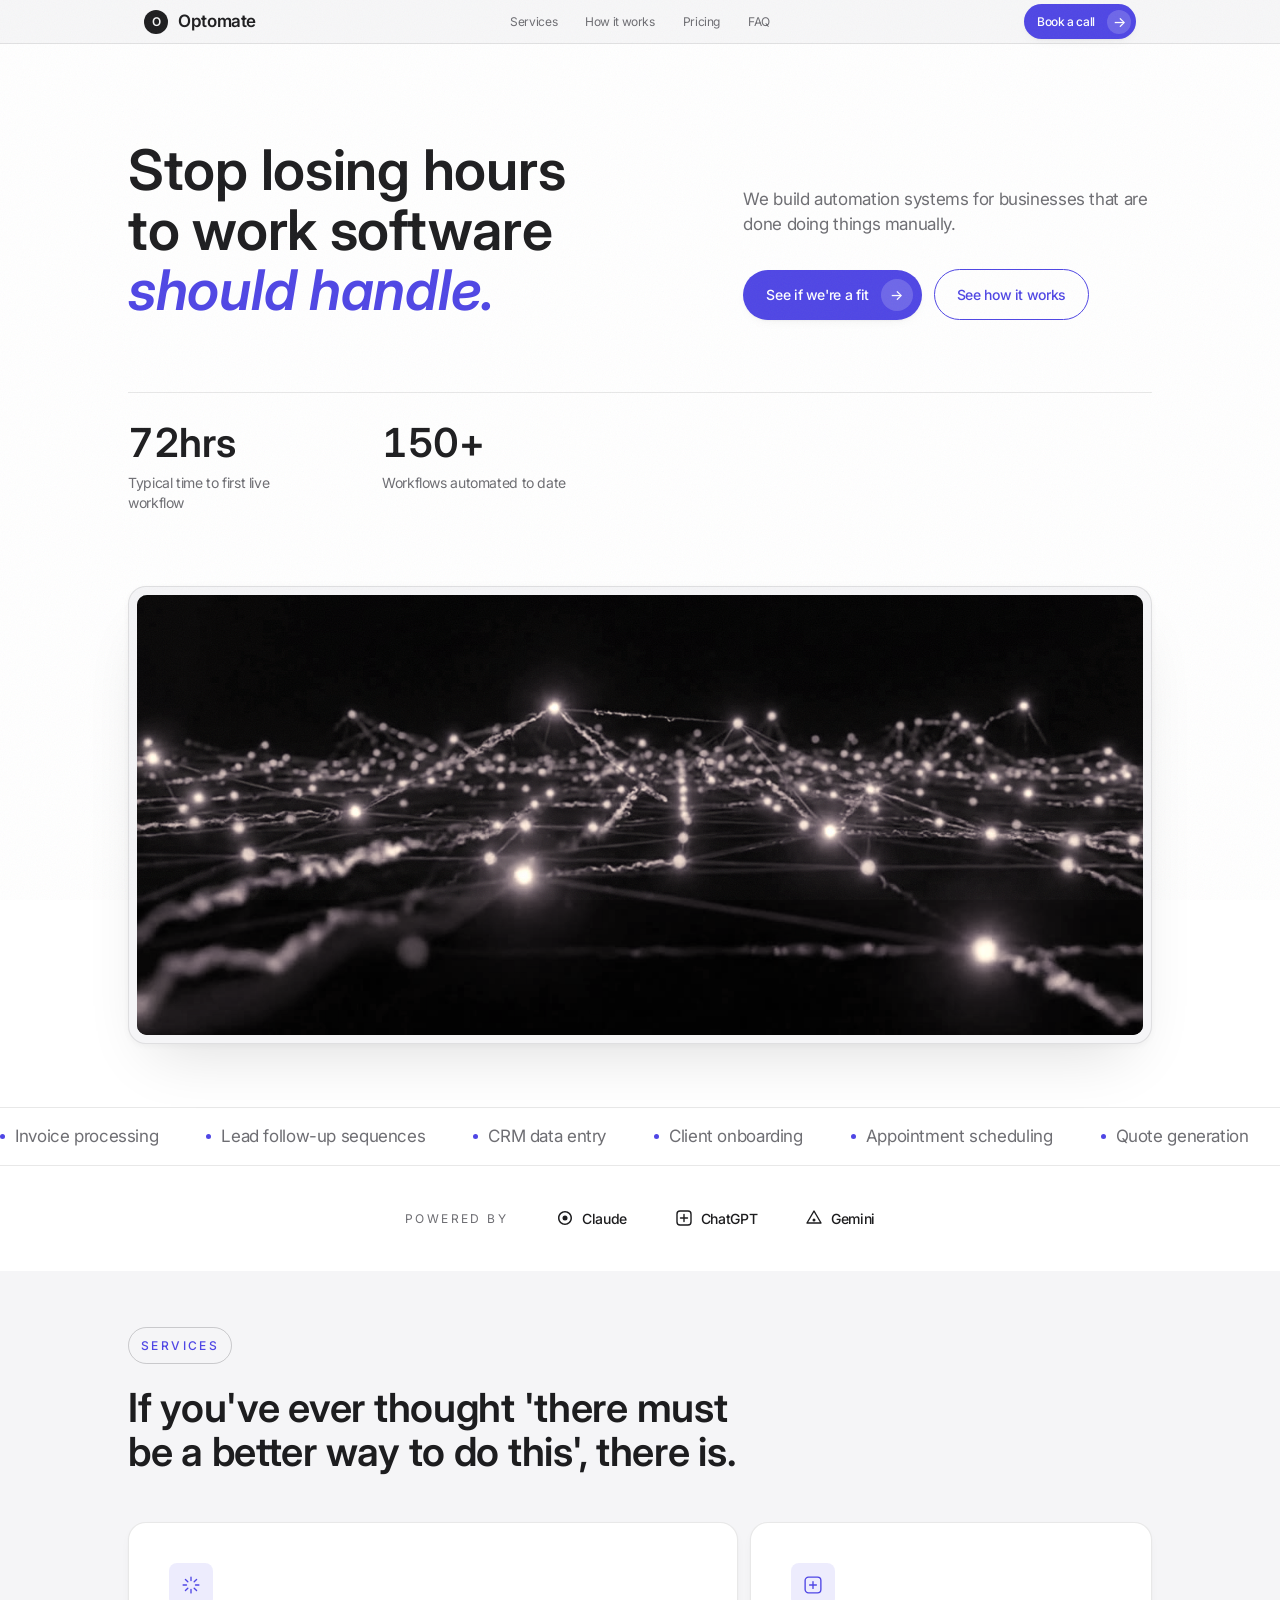
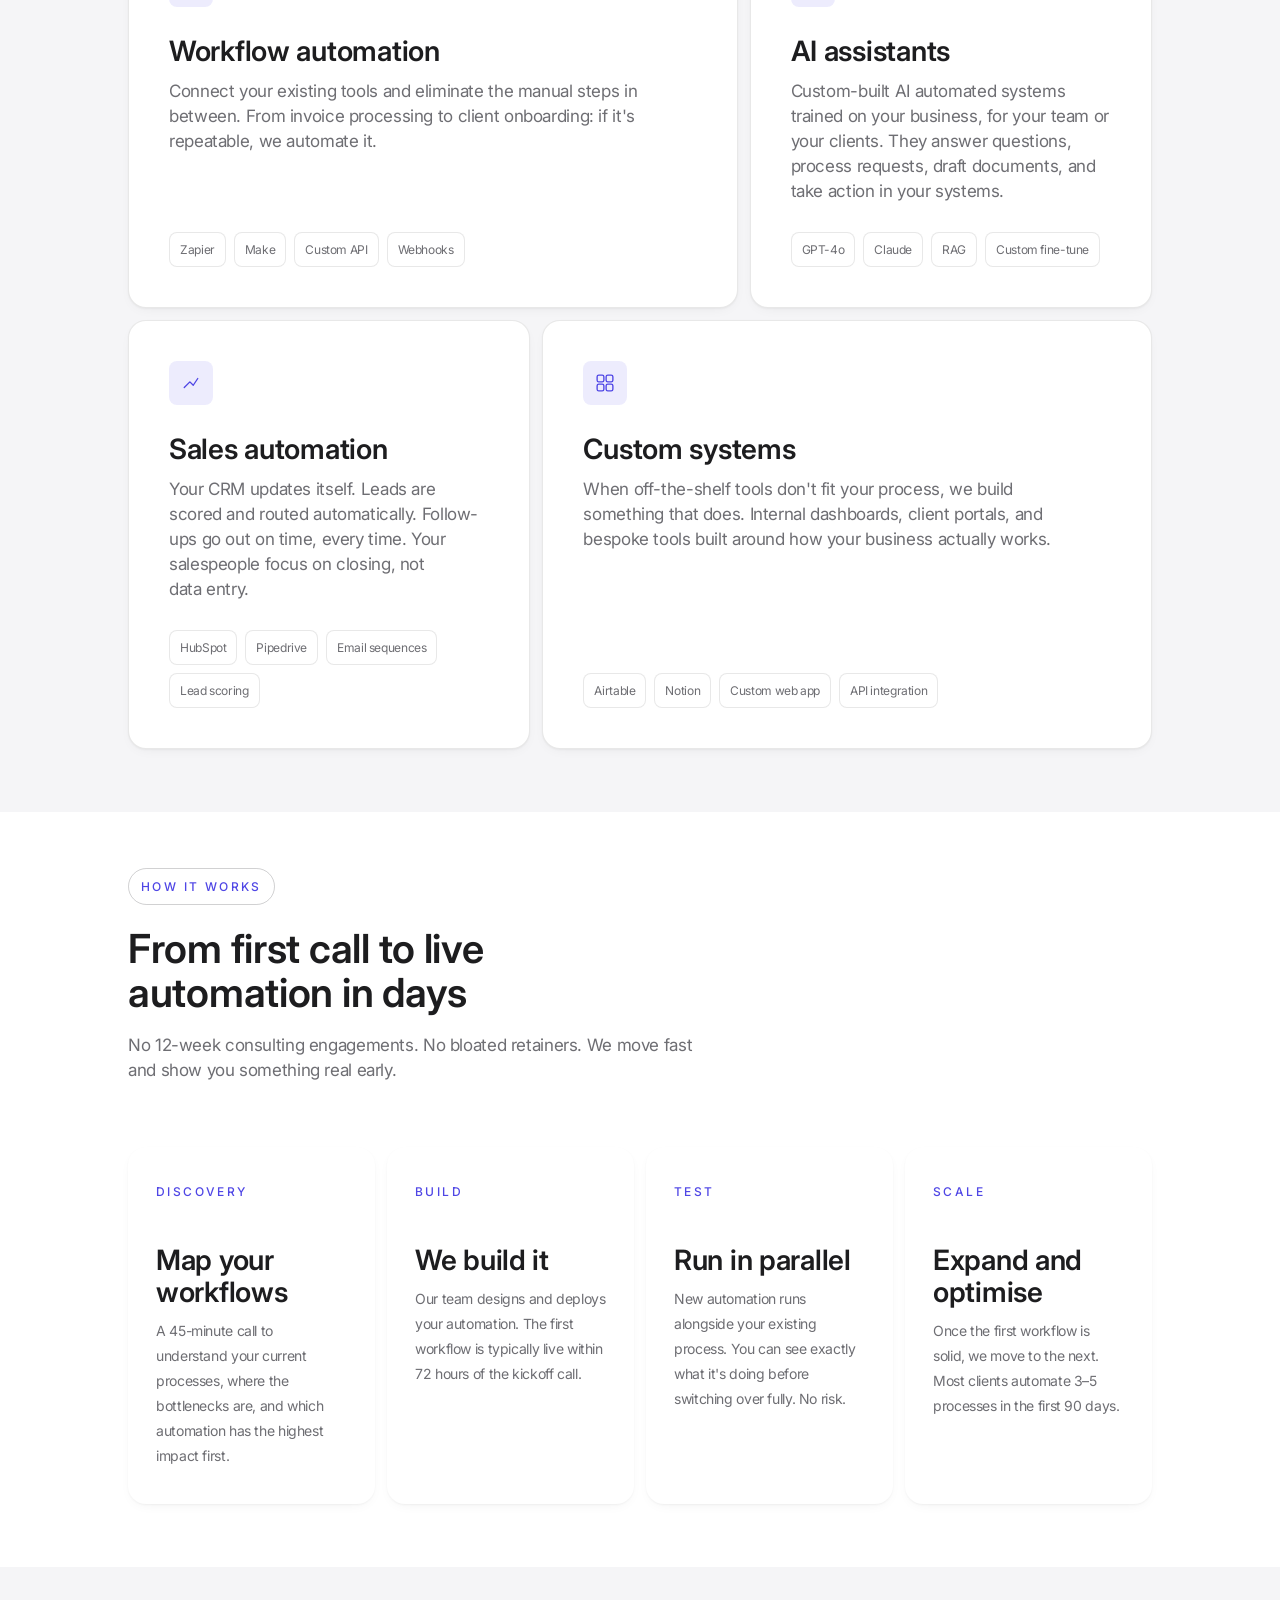
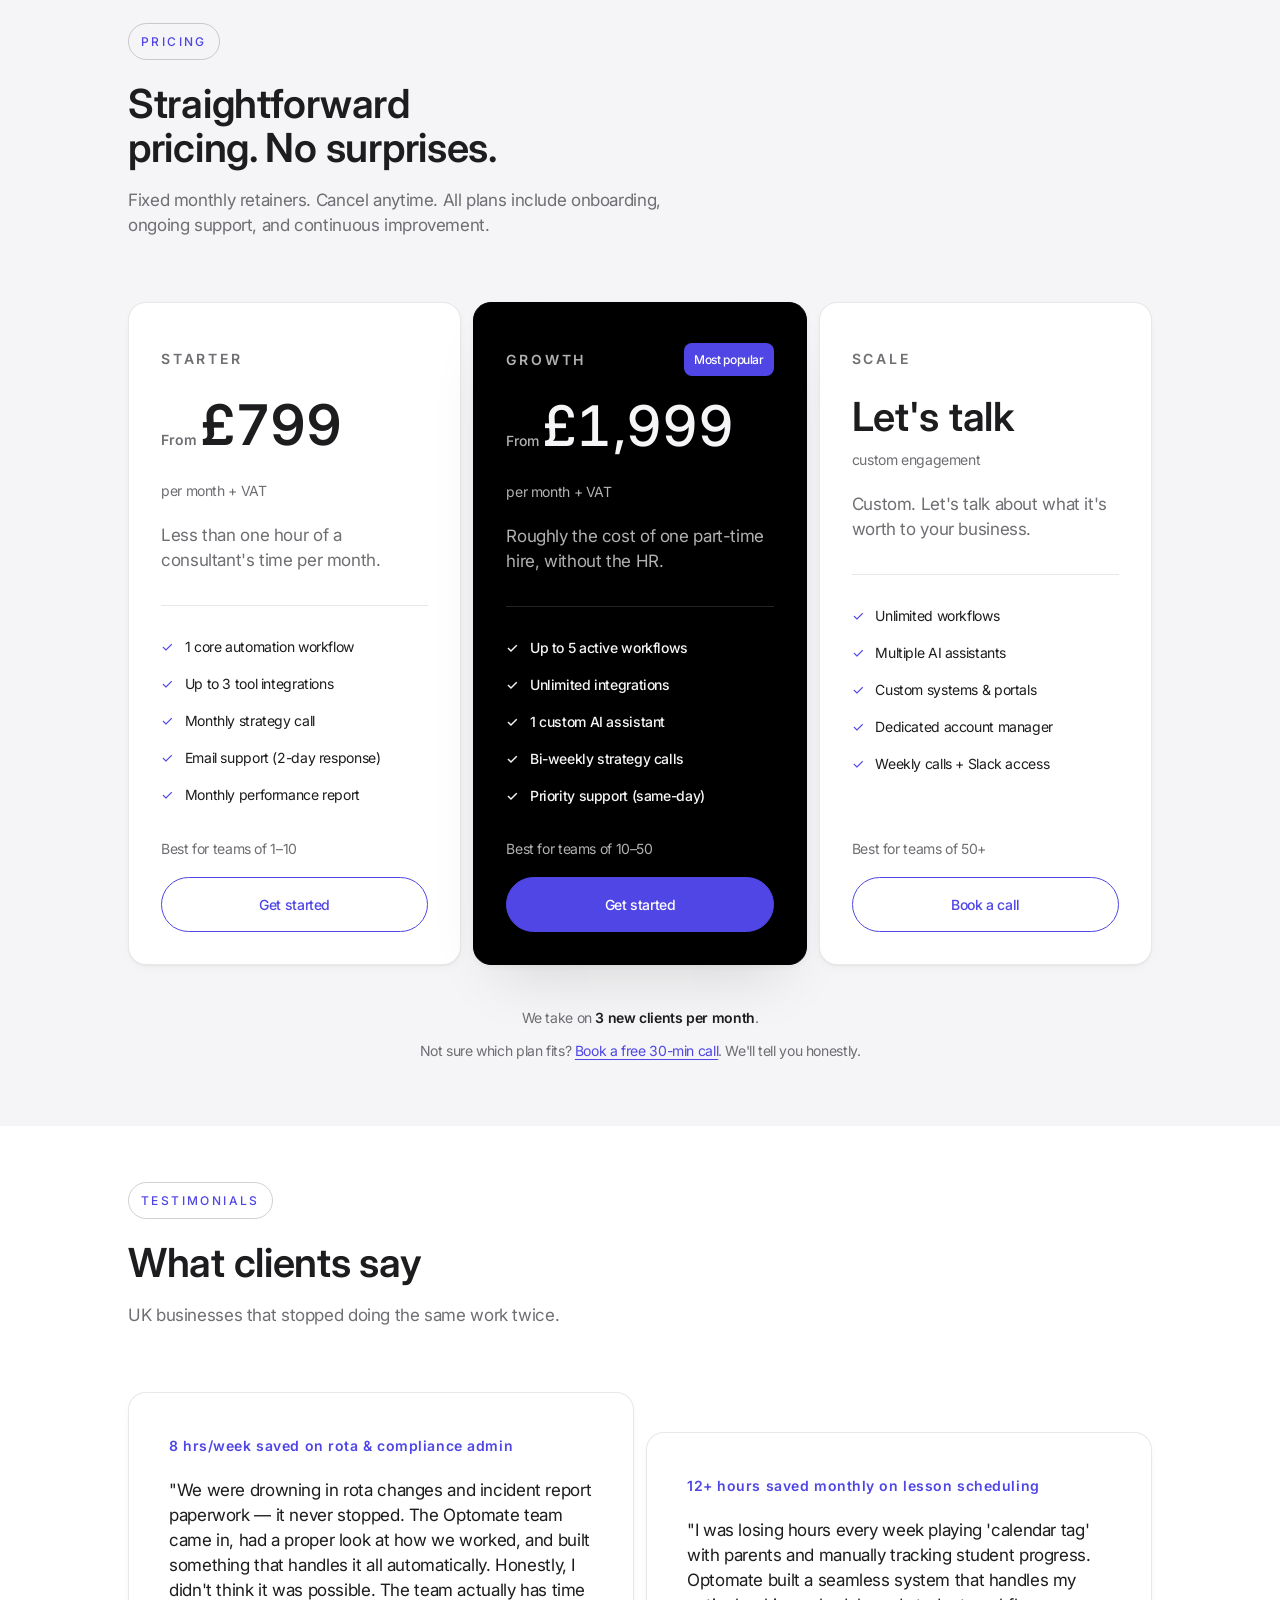
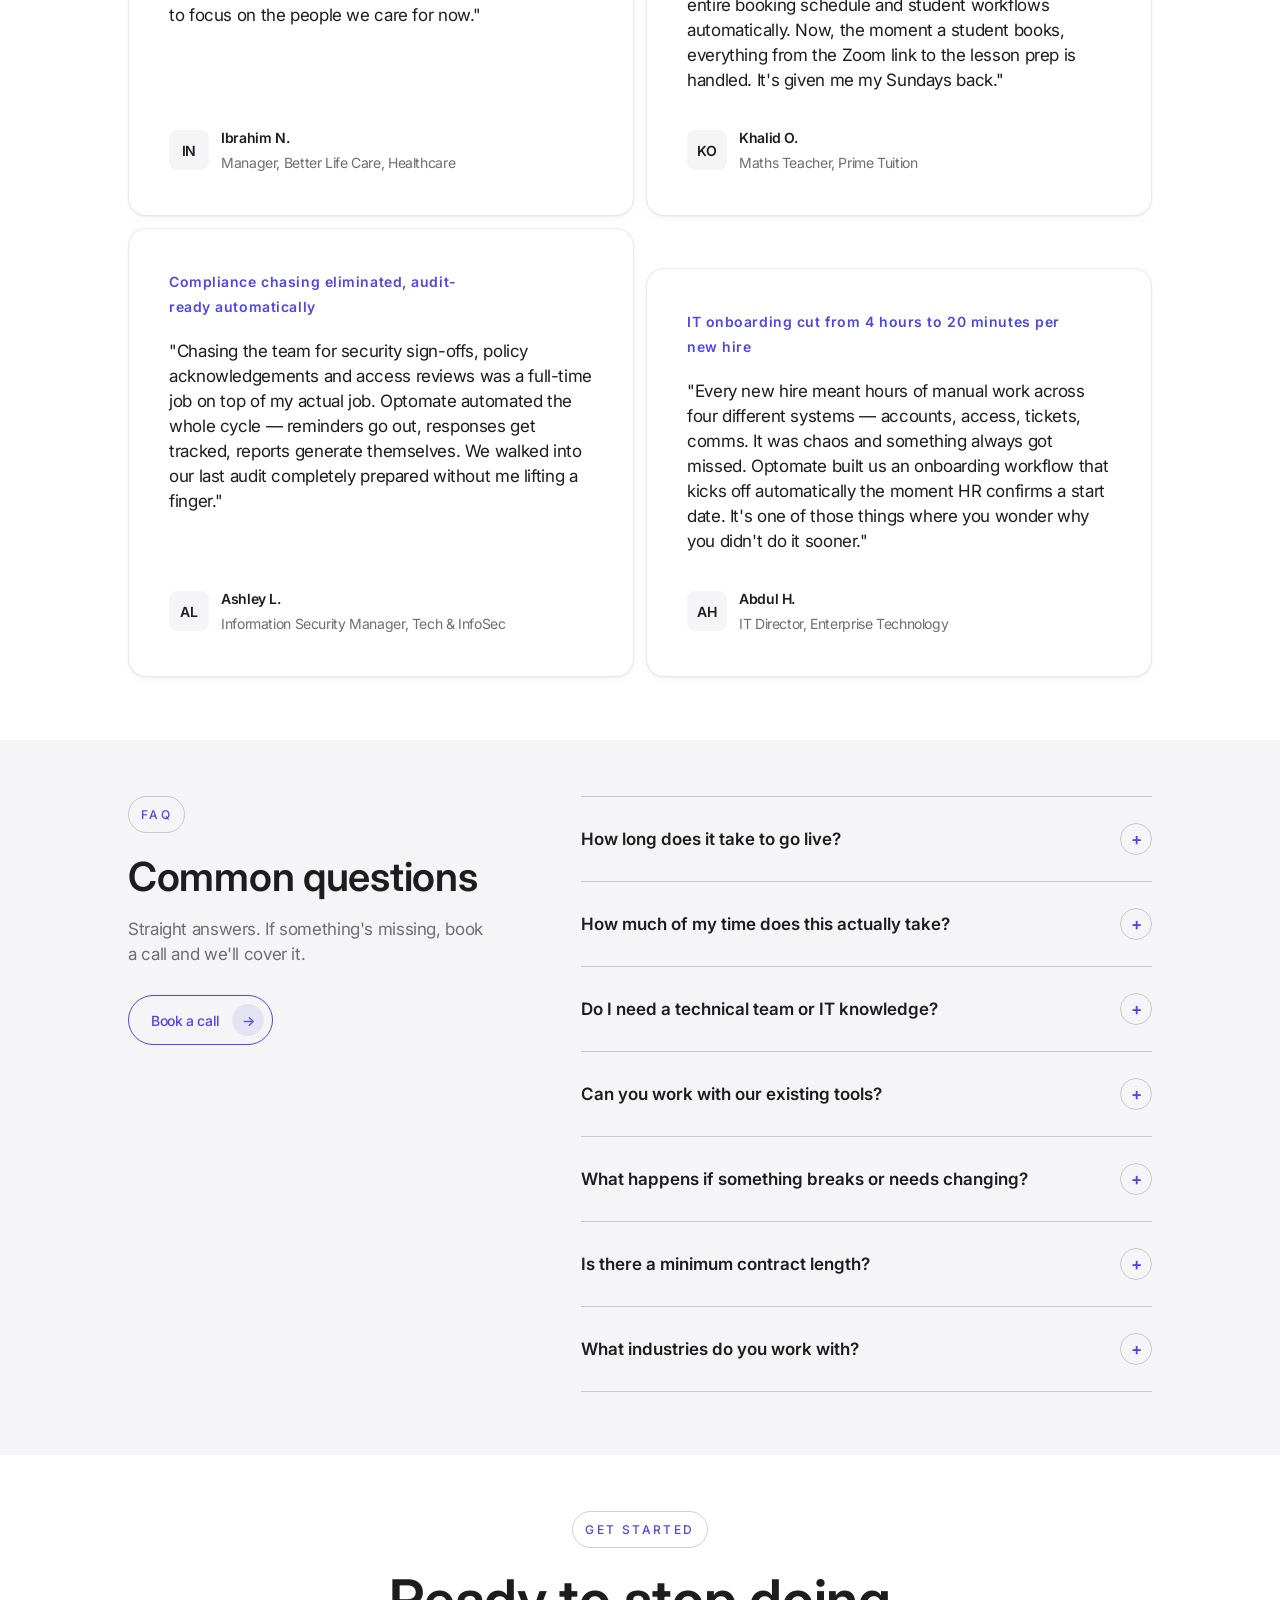
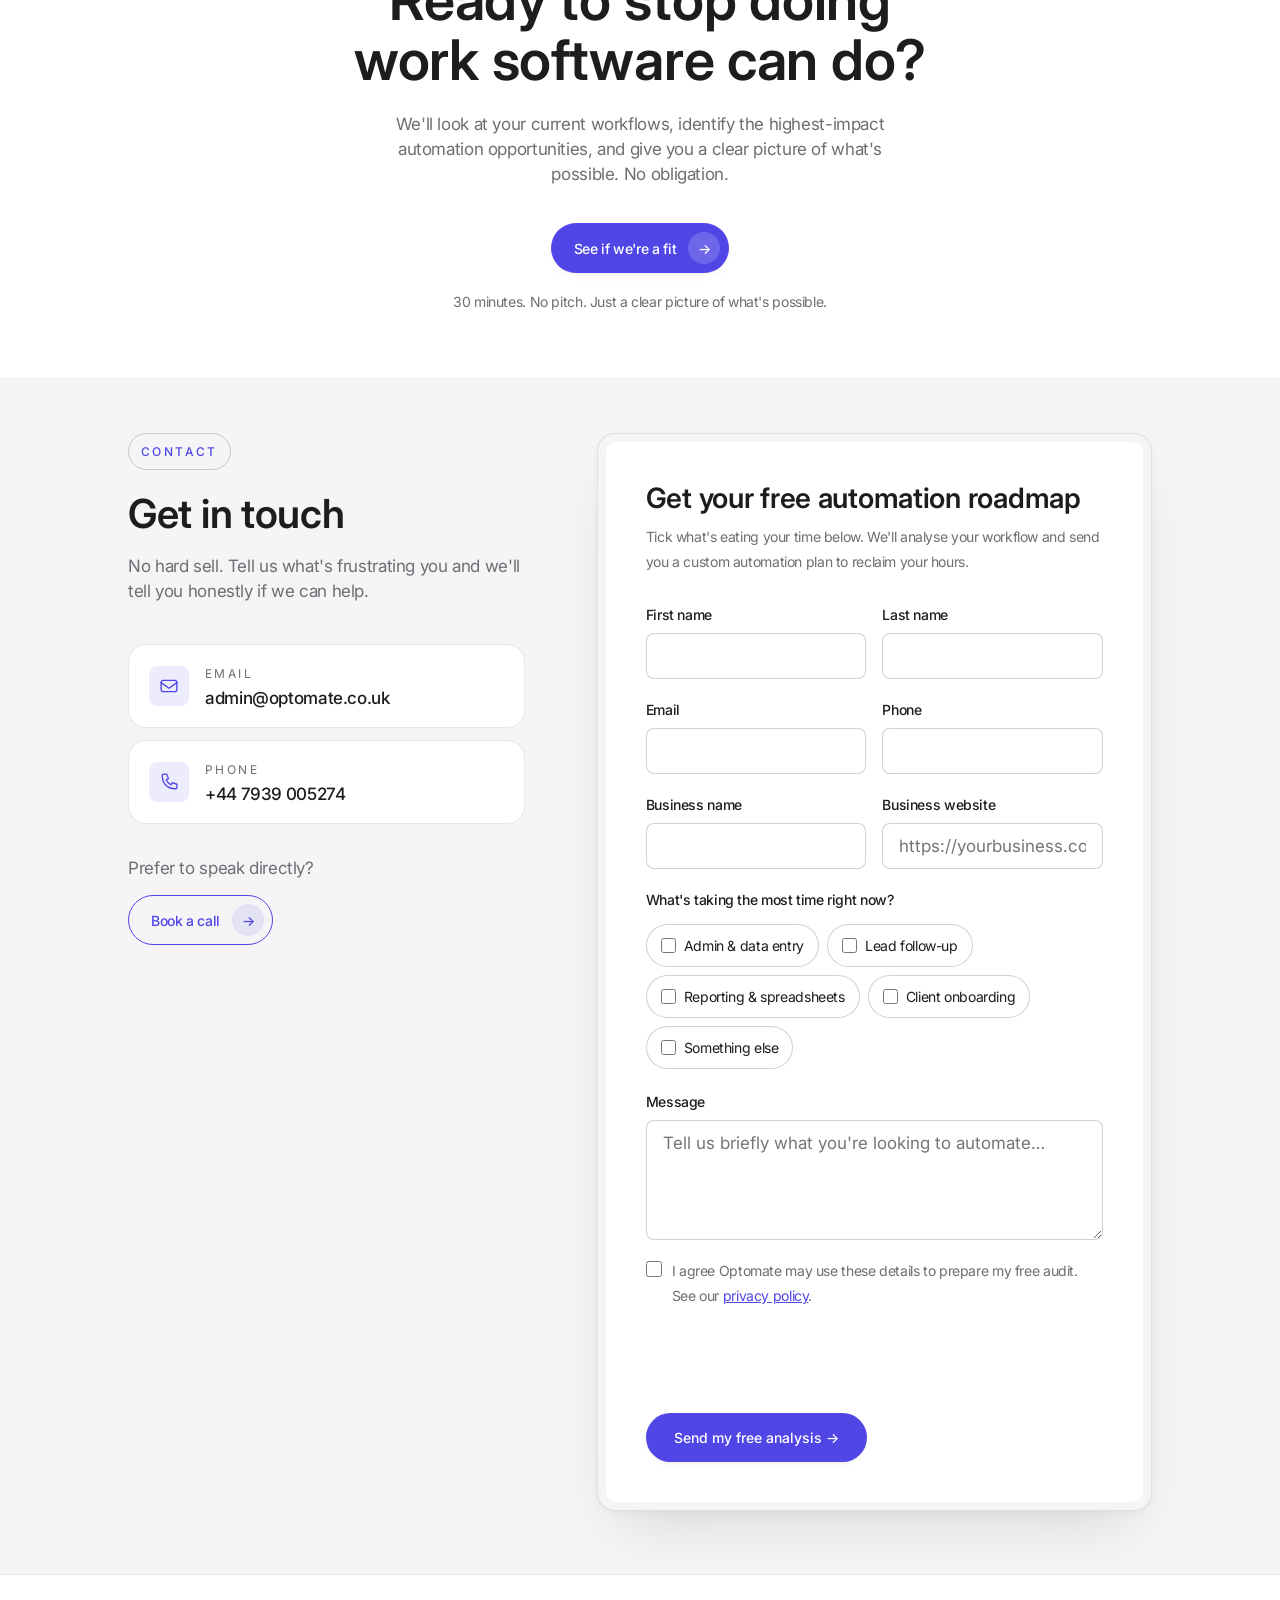
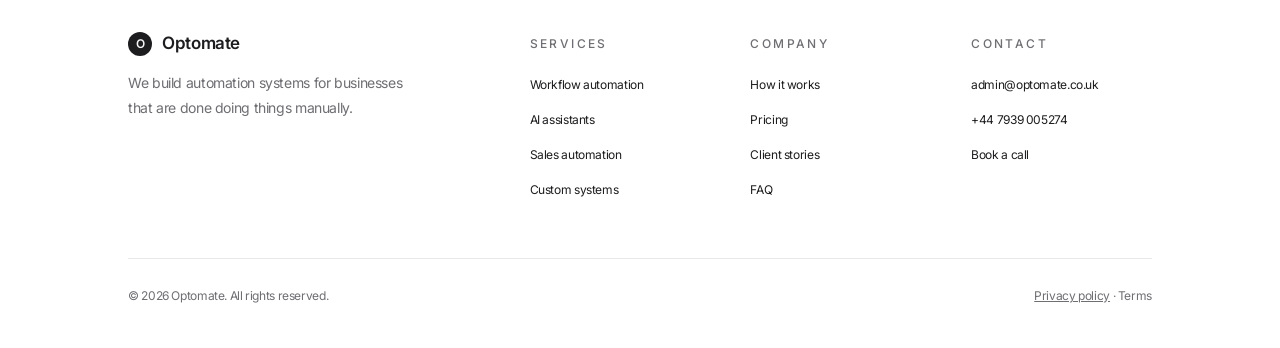
==== index.html @ 2ac9e661 "Merge pull request #1 from afarah101/style/apple-tokens Restyle homepage with Apple-pattern design t" ====
<!doctype html>
<html lang="en">
<head>
  <meta charset="UTF-8">
  <meta name="viewport" content="width=device-width, initial-scale=1.0">
  <title>Optomate | AI automation for UK SMBs</title>
  <meta name="description" content="Optomate builds automation systems for UK businesses. Cut the manual admin, follow-ups and data entry that software should handle.">
  <link rel="canonical" href="https://www.optomate.co.uk/">
  <link rel="icon" href="/favicon.svg" type="image/svg+xml">
  <meta property="og:title" content="Optomate | AI automation for UK SMBs">
  <meta property="og:description" content="We build automation systems for businesses that are done doing things manually.">
  <meta property="og:url" content="https://www.optomate.co.uk/">
  <meta property="og:type" content="website">
  <meta name="twitter:card" content="summary">
  <link rel="preconnect" href="https://fonts.googleapis.com">
  <link rel="preconnect" href="https://fonts.gstatic.com" crossorigin>
  <link rel="stylesheet" href="https://fonts.googleapis.com/css2?family=Inter:opsz,wght@14..32,400..600&display=swap">
  <link rel="stylesheet" href="/tokens.css">
  <script>document.documentElement.classList.add('js');</script>
  <style>
    *, *::before, *::after { box-sizing: border-box; margin: 0; padding: 0; }

    :root {
      /* Aliases onto tokens.css */
      --bg:             var(--c-bg);
      --surface:        var(--c-bg);
      --surface-sunk:   var(--c-bg-alt);
      --fg:             var(--c-text);
      --muted:          var(--c-text-muted);
      --line:           var(--c-line);
      --line-strong:    var(--c-line-strong);
      --accent:         var(--c-accent);
      --accent-hover:   var(--c-accent-hover);
      --accent-soft:    var(--c-accent-soft);
      --on-accent:      var(--c-on-accent);
      --on-dark:        var(--c-text-on-dark);
      --on-dark-muted:  var(--c-on-dark-muted);
      --on-dark-line:   var(--c-on-dark-line);
      --nav-glass:      var(--nav-bg);
      --error:          var(--c-error);
      --error-soft:     var(--c-error-soft);

      --shadow-sm: 0 1px 2px var(--c-shadow-1), 0 4px 14px -6px var(--c-shadow-2);
      --shadow-lg: 0 2px 6px var(--c-shadow-1), 0 30px 60px -24px var(--c-shadow-3);
      --inset-hi:  inset 0 1px 0 var(--c-inset-hi);

      --r-sm:   var(--radius-sm);
      --r-lg:   var(--radius-lg);
      --r-pill: var(--radius-pill);

      --font-serif: var(--font-display);
      --font-sans:  var(--font-text);

      /* Motion */
      --ease: cubic-bezier(0.32, 0.72, 0, 1);
      --dur:  450ms;
      --dur-reveal: 900ms;

      /* Layers */
      --z-base:  1;
      --z-nav:   10;
      --z-noise: 20;
      --z-skip:  30;
    }

    html { scroll-behavior: smooth; }

    body {
      background: var(--bg);
      color: var(--fg);
      font-family: var(--font-sans);
      font-size: var(--fs-body);
      line-height: var(--lh-body);
      letter-spacing: var(--ls-body);
      -webkit-font-smoothing: antialiased;
      overflow-x: hidden;
    }

    /* Fixed film grain */
    body::before {
      content: '';
      position: fixed;
      inset: 0;
      z-index: var(--z-noise);
      pointer-events: none;
      opacity: 0.05;
      background-image: url("data:image/svg+xml;utf8,<svg xmlns='http://www.w3.org/2000/svg' width='180' height='180'><filter id='n'><feTurbulence type='fractalNoise' baseFrequency='0.85' numOctaves='3' stitchTiles='stitch'/></filter><rect width='100%' height='100%' filter='url(%23n)'/></svg>");
    }

    :focus-visible { outline: 2px solid var(--accent); outline-offset: 3px; }

    .skip-link {
      position: absolute;
      left: 16px;
      top: 16px;
      z-index: var(--z-skip);
      background: var(--fg);
      color: var(--on-dark);
      padding: 8px 16px;
      border-radius: var(--r-pill);
      font-size: var(--fs-small);
      text-decoration: none;
      transform: translateY(-200%);
      transition: transform var(--dur) var(--ease);
    }
    .skip-link:focus { transform: translateY(0); }

    h1, h2, h3 { font-family: var(--font-serif); font-weight: 600; letter-spacing: var(--ls-hero); text-wrap: balance; }
    h2 { font-size: var(--fs-h3); line-height: var(--lh-h3); }
    p { text-wrap: pretty; }

    .container { max-width: calc(var(--content-max) + 64px); margin: 0 auto; padding: 0 32px; }
    section { padding: var(--section-pad); background: var(--c-bg); }
    main > section:nth-of-type(even) { background: var(--c-bg-alt); }
    main > section:nth-of-type(even) .svc-card,
    main > section:nth-of-type(even) .testi-card,
    main > section:nth-of-type(even) .contact-card,
    main > section:nth-of-type(even) .price-card:not(.featured) { background: var(--c-bg); }

    .eyebrow {
      display: inline-block;
      font-size: var(--fs-micro);
      font-weight: 500;
      text-transform: uppercase;
      letter-spacing: 0.2em;
      color: var(--accent);
      border: 1px solid var(--line-strong);
      border-radius: var(--r-pill);
      padding: 5px 12px;
      margin-bottom: 22px;
    }
    .lede { color: var(--muted); font-size: var(--fs-body); max-width: 52ch; margin-top: 18px; }

    /* ─── Buttons ─── */
    .btn {
      display: inline-flex;
      align-items: center;
      gap: 12px;
      padding: 8px 8px 8px 22px;
      border-radius: var(--r-pill);
      font-family: var(--font-sans);
      font-size: var(--fs-small);
      font-weight: 500;
      text-decoration: none;
      cursor: pointer;
      border: 1px solid transparent;
      white-space: nowrap;
      transition: transform var(--dur) var(--ease), background-color var(--dur) var(--ease), border-color var(--dur) var(--ease);
    }
    .btn:active { transform: scale(0.98); }
    .btn-icon {
      width: 32px;
      height: 32px;
      border-radius: var(--r-pill);
      display: inline-flex;
      align-items: center;
      justify-content: center;
      font-size: var(--fs-small);
      transition: transform var(--dur) var(--ease);
    }
    .btn:hover .btn-icon { transform: translate(3px, -1px) scale(1.05); }
    .btn-primary { background: var(--accent); color: var(--on-accent); box-shadow: var(--shadow-sm); }
    .btn-primary:hover { background: var(--accent-hover); }
    .btn-primary .btn-icon { background: var(--c-on-accent-soft); }
    .btn-outline { background: transparent; color: var(--c-link); border-color: var(--c-link); padding: 12px 22px; }
    .btn-outline:hover { background: var(--c-accent-soft); }
    .btn-outline.has-icon { padding: 8px 8px 8px 22px; }
    .btn-outline .btn-icon { background: var(--accent-soft); color: var(--accent); }

    /* ─── Floating nav ─── */
    .nav {
      position: sticky;
      top: 0;
      z-index: var(--z-nav);
      width: 100%;
      height: var(--nav-height);
      background: var(--nav-bg);
      backdrop-filter: var(--nav-blur);
      -webkit-backdrop-filter: var(--nav-blur);
      border-bottom: 1px solid var(--line);
    }
    .nav-inner { display: flex; align-items: center; justify-content: space-between; gap: 24px; height: 100%; max-width: var(--content-max); margin: 0 auto; padding: 0 16px; }
    .nav-logo { display: inline-flex; align-items: center; gap: 10px; font-family: var(--font-serif); font-size: var(--fs-body); font-weight: 600; color: var(--fg); text-decoration: none; }
    .nav-logo-mark {
      width: 24px;
      height: 24px;
      border-radius: var(--r-pill);
      background: var(--fg);
      color: var(--on-dark);
      display: flex;
      align-items: center;
      justify-content: center;
      font-size: var(--fs-micro);
    }
    .nav-links { display: flex; align-items: center; gap: 4px; list-style: none; }
    .nav-links a { display: block; padding: 4px 12px; border-radius: var(--r-pill); font-size: var(--fs-micro); color: var(--muted); text-decoration: none; transition: background-color var(--dur) var(--ease), color var(--dur) var(--ease); }
    .nav-links a:hover { color: var(--fg); background: var(--accent-soft); }
    .nav-cta { display: flex; align-items: center; gap: 14px; }
    .nav .btn { font-size: var(--fs-micro); padding: 4px 4px 4px 12px; }
    .nav .btn-icon { width: 24px; height: 24px; }

    /* ─── Hero ─── */
    .hero { padding: 96px 0 63px; }
    .hero-grid { display: grid; grid-template-columns: 1.35fr 1fr; gap: 64px; align-items: end; }
    .hero h1 { font-size: var(--fs-hero); line-height: var(--lh-hero); letter-spacing: var(--ls-hero); font-weight: 600; }
    .hero h1 em { font-style: italic; color: var(--accent); }
    .hero-sub { font-size: var(--fs-body); color: var(--muted); max-width: 40ch; margin-bottom: 32px; }
    .hero-actions { display: flex; gap: 12px; flex-wrap: wrap; align-items: center; }
    .hero-stats { display: flex; gap: 56px; margin-top: 72px; padding-top: 28px; border-top: 1px solid var(--line); }
    .stat-val { font-family: var(--font-serif); font-size: var(--fs-h3); line-height: var(--lh-h3); font-weight: 600; letter-spacing: var(--ls-hero); font-variant-numeric: tabular-nums; }
    .stat-label { font-size: var(--fs-small); color: var(--muted); margin-top: 8px; max-width: 22ch; line-height: 1.45; }

    /* Double-bezel media frame */
    .bezel {
      padding: 8px;
      border-radius: var(--r-lg);
      background: var(--surface-sunk);
      border: 1px solid var(--line);
      box-shadow: var(--shadow-lg);
    }
    .bezel-core { border-radius: calc(var(--r-lg) - 8px); overflow: hidden; background: var(--surface); box-shadow: var(--inset-hi); }
    .hero-media { margin-top: 72px; }
    .hero-media .bezel-core { aspect-ratio: 16 / 7; background: var(--fg); }
    .hero-video { display: block; width: 100%; height: 100%; object-fit: cover; filter: saturate(0.15) sepia(0.35) brightness(1.05); }

    /* ─── Ticker ─── */
    .ticker { border-top: 1px solid var(--line); border-bottom: 1px solid var(--line); padding: 16px 0; overflow: hidden; }
    .ticker-track { display: flex; gap: 48px; width: max-content; animation: scroll-ticker 40s linear infinite; }
    .ticker-item { display: inline-flex; align-items: center; gap: 10px; font-family: var(--font-serif); font-size: var(--fs-body); color: var(--muted); white-space: nowrap; }
    .ticker-dot { width: 5px; height: 5px; border-radius: var(--r-pill); background: var(--accent); }
    @keyframes scroll-ticker { from { transform: translateX(0); } to { transform: translateX(-50%); } }

    .powered-strip { padding: 40px 0; }
    .powered-inner { display: flex; align-items: center; justify-content: center; gap: 48px; flex-wrap: wrap; }
    .powered-label { font-size: var(--fs-micro); color: var(--muted); text-transform: uppercase; letter-spacing: 0.2em; }
    .powered-item { display: flex; align-items: center; gap: 8px; color: var(--fg); }
    .powered-icon { width: 18px; height: 18px; }
    .powered-name { font-size: var(--fs-small); font-weight: 500; }

    /* ─── Services: asymmetric bento ─── */
    .services-head { max-width: 760px; }
    .services-grid { display: grid; grid-template-columns: repeat(5, 1fr); gap: var(--tile-gap); margin-top: 48px; }
    .svc-card {
      grid-column: span 2;
      background: var(--surface);
      border: 1px solid var(--line);
      border-radius: var(--r-lg);
      padding: 40px;
      box-shadow: var(--shadow-sm);
      display: flex;
      flex-direction: column;
      transition: transform var(--dur) var(--ease);
    }
    .svc-card:hover, .js .svc-card.reveal.visible:hover { transform: translateY(-4px); }
    .svc-card.wide { grid-column: span 3; }
    .svc-card.wide h3 { font-size: var(--fs-lead); line-height: var(--lh-lead); }
    .svc-icon { width: 44px; height: 44px; border-radius: var(--r-sm); background: var(--accent-soft); color: var(--accent); display: flex; align-items: center; justify-content: center; margin-bottom: 28px; }
    .svc-card h3 { font-size: var(--fs-lead); line-height: var(--lh-lead); margin-bottom: 12px; }
    .svc-card p { color: var(--muted); max-width: 46ch; }
    .svc-tags { display: flex; flex-wrap: wrap; gap: 8px; margin-top: auto; padding-top: 28px; }
    .svc-tag { font-size: var(--fs-micro); color: var(--muted); background: var(--bg); border: 1px solid var(--line); border-radius: var(--r-sm); padding: 4px 10px; }

    /* ─── Process ─── */
        .process-header { max-width: 620px; margin-bottom: 64px; }
    .process-steps { display: grid; grid-template-columns: repeat(4, 1fr); gap: var(--tile-gap); list-style: none; }
    .process-step { background: var(--surface); border-radius: var(--r-lg); padding: 32px 28px 36px; box-shadow: var(--shadow-sm); }
    .step-num { font-size: var(--fs-micro); font-weight: 500; letter-spacing: 0.2em; text-transform: uppercase; color: var(--accent); margin-bottom: 40px; }
    .process-step h3 { font-size: var(--fs-lead); line-height: var(--lh-lead); margin-bottom: 10px; }
    .process-step p { font-size: var(--fs-small); color: var(--muted); }

    /* ─── Pricing ─── */
    .pricing-intro { max-width: 620px; margin-bottom: 64px; }
    .pricing-grid { display: grid; grid-template-columns: repeat(3, 1fr); gap: var(--tile-gap); align-items: stretch; }
    .price-card {
      background: var(--surface);
      border: 1px solid var(--line);
      border-radius: var(--r-lg);
      padding: 40px 32px 32px;
      display: flex;
      flex-direction: column;
      box-shadow: var(--shadow-sm);
    }
    .price-card.featured { background: var(--c-bg-dark); color: var(--on-dark); border-color: var(--c-bg-dark); box-shadow: var(--shadow-lg); }
    .price-head { min-height: 32px; display: flex; align-items: center; justify-content: space-between; margin-bottom: 20px; }
    .price-tier { font-size: var(--fs-small); font-weight: 600; letter-spacing: 0.2em; text-transform: uppercase; color: var(--muted); }
    .price-badge { font-size: var(--fs-micro); font-weight: 500; color: var(--on-accent); background: var(--accent); border-radius: var(--r-sm); padding: 4px 10px; }
    .price-amount, .price-amount-talk { font-family: var(--font-serif); font-size: var(--fs-hero); line-height: var(--lh-hero); font-weight: 600; letter-spacing: var(--ls-hero); font-variant-numeric: tabular-nums; margin-bottom: 8px; }
    .price-amount-talk { font-size: var(--fs-h3); line-height: var(--lh-h3); }
    .price-prefix { font-family: var(--font-sans); font-size: var(--fs-small); letter-spacing: 0; color: var(--muted); margin-right: 4px; }
    .price-period { font-size: var(--fs-small); color: var(--muted); }
    .price-reframe { font-family: var(--font-serif); font-size: var(--fs-body); color: var(--muted); margin: 20px 0 28px; min-height: 3.2em; }
    .price-features { list-style: none; display: flex; flex-direction: column; gap: 12px; padding-top: 28px; border-top: 1px solid var(--line); margin-bottom: 28px; }
    .price-features li { font-size: var(--fs-small); display: flex; gap: 12px; }
    .price-features li::before { content: '✓'; color: var(--accent); flex-shrink: 0; }
    .price-fit { font-size: var(--fs-small); color: var(--muted); margin-top: auto; margin-bottom: 16px; }
    .price-cta {
      display: flex;
      align-items: center;
      justify-content: center;
      padding: 14px;
      border-radius: var(--r-pill);
      font-size: var(--fs-small);
      font-weight: 500;
      text-decoration: none;
      color: var(--c-link);
      border: 1px solid var(--c-link);
      transition: transform var(--dur) var(--ease), background-color var(--dur) var(--ease);
    }
    .price-cta:hover { background: var(--c-accent-soft); }
    .price-cta:active { transform: scale(0.98); }
    .price-card.featured .price-tier,
    .price-card.featured .price-prefix,
    .price-card.featured .price-period,
    .price-card.featured .price-reframe,
    .price-card.featured .price-fit { color: var(--on-dark-muted); }
    .price-card.featured .price-amount { font-weight: 500; }
    .price-card.featured .price-features { border-top-color: var(--on-dark-line); }
    .price-card.featured .price-features li { font-weight: 500; }
    .price-card.featured .price-features li::before { color: var(--on-dark); }
    .price-card.featured .price-cta { background: var(--accent); color: var(--on-accent); border-color: var(--accent); }
    .price-card.featured .price-cta:hover { background: var(--accent-hover); }
    .price-card.featured :focus-visible { outline-color: var(--on-dark); }
    .pricing-urgency { margin-top: 40px; text-align: center; font-size: var(--fs-small); color: var(--muted); }
    .pricing-urgency strong { color: var(--fg); font-weight: 600; }
    .pricing-footnote { text-align: center; margin-top: 8px; font-size: var(--fs-small); color: var(--muted); }
    .pricing-footnote a { color: var(--c-link); text-underline-offset: 3px; }

    /* ─── Testimonials ─── */
    .testi-header { max-width: 620px; margin-bottom: 64px; }
    .testi-grid { display: grid; grid-template-columns: repeat(2, 1fr); gap: var(--tile-gap); }
    .testi-card { background: var(--surface); border: 1px solid var(--line); border-radius: var(--r-lg); padding: 40px; display: flex; flex-direction: column; box-shadow: var(--shadow-sm); }
    .testi-card:nth-child(even) { margin-top: 40px; }
    .testi-outcome { font-size: var(--fs-small); font-weight: 600; letter-spacing: 0.04em; color: var(--accent); margin-bottom: 20px; }
    .testi-quote { font-family: var(--font-serif); font-size: var(--fs-body); line-height: var(--lh-body); margin-bottom: 32px; flex: 1; }
    .testi-author { display: flex; align-items: center; gap: 12px; }
    .testi-avatar { width: 40px; height: 40px; border-radius: var(--r-sm); background: var(--surface-sunk); color: var(--fg); display: flex; align-items: center; justify-content: center; font-size: var(--fs-small); font-weight: 600; flex-shrink: 0; }
    .testi-name { font-size: var(--fs-small); font-weight: 600; }
    .testi-role { font-size: var(--fs-small); color: var(--muted); }

    /* ─── FAQ ─── */
        .faq-layout { display: grid; grid-template-columns: 1fr 1.6fr; gap: 96px; align-items: start; }
    .faq-sidebar { position: sticky; top: 120px; }
    .faq-sidebar p { color: var(--muted); margin: 18px 0 28px; max-width: 34ch; }
    .faq-list { border-top: 1px solid var(--line-strong); }
    .faq-item { border-bottom: 1px solid var(--line-strong); }
    .faq-q {
      width: 100%;
      background: none;
      border: none;
      color: var(--fg);
      font-family: var(--font-serif);
      font-size: var(--fs-body);
      font-weight: 600;
      text-align: left;
      padding: 26px 0;
      cursor: pointer;
      display: flex;
      justify-content: space-between;
      align-items: center;
      gap: 24px;
    }
    .faq-toggle {
      flex-shrink: 0;
      width: 32px;
      height: 32px;
      border-radius: var(--r-pill);
      border: 1px solid var(--line-strong);
      display: flex;
      align-items: center;
      justify-content: center;
      font-family: var(--font-sans);
      font-size: var(--fs-body);
      color: var(--accent);
      transition: transform var(--dur) var(--ease);
    }
    .faq-q[aria-expanded="true"] .faq-toggle { transform: rotate(45deg); }
    .faq-a { padding: 0 56px 28px 0; color: var(--muted); animation: faq-in var(--dur) var(--ease); }
    @keyframes faq-in { from { opacity: 0; transform: translateY(-6px); } to { opacity: 1; transform: none; } }

    /* ─── CTA ─── */
    .cta-section { text-align: center; }
    .cta-inner { max-width: 760px; margin: 0 auto; }
    .cta-section h2 { font-size: var(--fs-hero); line-height: var(--lh-hero); }
    .cta-section p { color: var(--muted); font-size: var(--fs-body); max-width: 50ch; margin: 22px auto 36px; }
    .cta-sub { font-size: var(--fs-small); margin-top: 16px; }
    .cta-section .cta-sub { margin: 16px auto 0; font-size: var(--fs-small); }

    /* ─── Contact ─── */
        .contact-layout { display: grid; grid-template-columns: 1fr 1.4fr; gap: 72px; align-items: start; }
    .contact-header p { color: var(--muted); margin-top: 18px; max-width: 40ch; }
    .contact-layout > * { min-width: 0; }
    .contact-card-value { overflow-wrap: anywhere; }
    .contact-header h2 { overflow-wrap: break-word; }
    .contact-cards { display: flex; flex-direction: column; gap: 12px; margin: 40px 0 32px; }
    .contact-card { display: flex; align-items: center; gap: 16px; background: var(--surface); border: 1px solid var(--line); border-radius: var(--r-lg); padding: 16px 20px; }
    .contact-card-icon { width: 40px; height: 40px; border-radius: var(--r-sm); background: var(--accent-soft); color: var(--accent); display: flex; align-items: center; justify-content: center; flex-shrink: 0; }
    .contact-card-label { font-size: var(--fs-micro); text-transform: uppercase; letter-spacing: 0.2em; color: var(--muted); }
    .contact-card-value a { color: var(--fg); text-decoration: none; font-weight: 500; }
    .contact-card-value a:hover { color: var(--c-link); }
    .contact-book p { color: var(--muted); margin-bottom: 14px; }
    .contact-form-wrap .bezel-core { padding: 40px; }
    .contact-form-title { font-family: var(--font-serif); font-size: var(--fs-lead); line-height: var(--lh-lead); font-weight: 600; letter-spacing: var(--ls-hero); margin-bottom: 10px; }
    .contact-form-intro { font-size: var(--fs-small); color: var(--muted); margin-bottom: 28px; }
    .form-row { display: grid; grid-template-columns: 1fr 1fr; gap: 16px; }
    .form-row > *, .form-group input, .form-group textarea { min-width: 0; }
    .form-group { display: flex; flex-direction: column; gap: 6px; margin-bottom: 18px; }
    .form-group label, .form-checkboxes .group-label { font-size: var(--fs-small); font-weight: 500; color: var(--fg); }
    .form-group input,
    .form-group textarea {
      background: var(--bg);
      border: 1px solid var(--line-strong);
      border-radius: var(--r-sm);
      padding: 12px 16px;
      font-size: var(--fs-body);
      color: var(--fg);
      font-family: var(--font-sans);
      transition: border-color var(--dur) var(--ease), background-color var(--dur) var(--ease);
    }
    .form-group input:focus,
    .form-group textarea:focus { border-color: var(--accent); background: var(--surface); }
    .form-group input:focus-visible,
    .form-group textarea:focus-visible { outline: 2px solid var(--accent); outline-offset: 2px; }
    .form-group textarea { min-height: 120px; resize: vertical; }
    .field-error { font-size: var(--fs-small); color: var(--error); margin-top: 4px; }
    .form-checkboxes { margin-bottom: 20px; }
    .form-checkboxes .group-label { display: block; margin-bottom: 12px; }
    .form-checkbox-options { display: flex; flex-wrap: wrap; gap: 8px; }
    .form-checkbox-item { display: inline-flex; align-items: center; gap: 8px; cursor: pointer; background: var(--bg); border: 1px solid var(--line-strong); border-radius: var(--r-pill); padding: 8px 14px; }
    .form-checkbox-item input[type="checkbox"] { width: 15px; height: 15px; accent-color: var(--accent); cursor: pointer; }
    .form-checkbox-item span { font-size: var(--fs-small); }
    .form-consent { display: flex; align-items: flex-start; gap: 10px; margin-bottom: 20px; cursor: pointer; }
    .form-consent input[type="checkbox"] { width: 16px; height: 16px; margin-top: 3px; accent-color: var(--accent); cursor: pointer; flex-shrink: 0; }
    .form-consent span { font-size: var(--fs-small); color: var(--muted); }
    .form-consent a { color: var(--c-link); }
    .form-hp { position: absolute; left: -10000px; width: 1px; height: 1px; overflow: hidden; }
    #turnstileWidget { margin-bottom: 20px; min-height: 65px; }
    .form-submit {
      display: inline-flex;
      align-items: center;
      background: var(--accent);
      color: var(--on-accent);
      border: none;
      border-radius: var(--r-pill);
      padding: 16px 28px;
      font-size: var(--fs-small);
      font-weight: 500;
      font-family: var(--font-sans);
      cursor: pointer;
      box-shadow: var(--shadow-sm);
      transition: transform var(--dur) var(--ease), background-color var(--dur) var(--ease);
    }
    .form-submit:hover { background: var(--accent-hover); }
    .form-submit:active { transform: scale(0.98); }
    .form-submit:disabled { opacity: 0.6; cursor: wait; }
    .form-error, .form-success { display: none; border-radius: var(--r-sm); padding: 16px 20px; font-size: var(--fs-small); margin-top: 16px; }
    .form-error { background: var(--error-soft); border: 1px solid var(--error); color: var(--error); }
    .form-error a { color: var(--error); }
    .form-success { background: var(--accent-soft); border: 1px solid var(--accent); color: var(--fg); }
    .form-success a { color: var(--c-link); }

    /* ─── Footer ─── */
    footer { padding: 56px 0 40px; border-top: 1px solid var(--line); font-size: var(--fs-micro); }
    .footer-grid { display: grid; grid-template-columns: 2fr 1fr 1fr 1fr; gap: 40px; margin-bottom: 56px; }
    .footer-brand-desc { font-size: var(--fs-small); color: var(--muted); margin-top: 14px; max-width: 32ch; }
    .footer-col h4 { font-size: var(--fs-micro); font-weight: 500; text-transform: uppercase; letter-spacing: 0.2em; color: var(--muted); margin-bottom: 16px; }
    .footer-links { list-style: none; display: flex; flex-direction: column; gap: 10px; }
    .footer-links a { font-size: var(--fs-micro); color: var(--fg); text-decoration: none; transition: color var(--dur) var(--ease); }
    .footer-links a:hover { color: var(--accent); }
    .footer-bottom { display: flex; justify-content: space-between; gap: 16px; flex-wrap: wrap; padding-top: 24px; border-top: 1px solid var(--line); font-size: var(--fs-micro); color: var(--muted); }
    .footer-bottom a { color: inherit; }
    .footer-bottom a:hover { color: var(--accent); }

    /* ─── Reveal ─── */
    .js .reveal { opacity: 0; transform: translateY(32px); transition: opacity var(--dur-reveal) var(--ease), transform var(--dur-reveal) var(--ease); }
    .js .reveal.visible { opacity: 1; transform: none; }
    .js .reveal.delay-1 { transition-delay: 90ms; }
    .js .reveal.delay-2 { transition-delay: 180ms; }

    @media (max-width: 1024px) {
      .hero-grid { grid-template-columns: 1fr; gap: 32px; }
      .services-grid { grid-template-columns: 1fr 1fr; }
      .svc-card, .svc-card.wide { grid-column: span 1; }
      .process-steps { grid-template-columns: repeat(2, 1fr); }
      .pricing-grid { grid-template-columns: 1fr; max-width: 520px; margin: 0 auto; }
      .faq-layout { grid-template-columns: 1fr; gap: 48px; }
      .faq-sidebar { position: static; }
      .contact-layout { grid-template-columns: 1fr; gap: 48px; }
      .footer-grid { grid-template-columns: 1fr 1fr; }
      .nav-links { display: none; }
    }
    @media (max-width: 768px) {
      .container { padding: 0 16px; }
      section { padding: var(--section-pad); }
      .hero { padding: 56px 0 63px; }
      .hero-stats { gap: 32px; margin-top: 48px; }
      .hero-media { margin-top: 48px; }
      .hero-media .bezel-core { aspect-ratio: 4 / 3; }
      .services-grid, .process-steps, .testi-grid, .form-row, .footer-grid { grid-template-columns: 1fr; }
      .svc-card, .testi-card { padding: 28px; }
      .svc-card.wide h3, .svc-card h3 { font-size: var(--fs-lead); }
      .testi-card:nth-child(even) { margin-top: 0; }
      .contact-form-wrap .bezel-core { padding: 24px; }
      .faq-a { padding-right: 0; }
    }

    @media (max-width: 734px) {
      .hero h1 { font-size: var(--fs-h3); line-height: var(--lh-h3); }
      .cta-section h2 { font-size: var(--fs-h3); line-height: var(--lh-h3); }
      .price-amount { font-size: var(--fs-h3); line-height: var(--lh-h3); }
    }

    @media (prefers-reduced-motion: reduce) {
      :root { --dur: 0ms; --dur-reveal: 0ms; }
      html { scroll-behavior: auto; }
      .ticker-track { animation: none; }
      .faq-a { animation: none; }
      .js .reveal { opacity: 1; transform: none; }
      .svc-card:hover, .js .svc-card.reveal.visible:hover { transform: none; }
    }
  </style>
</head>
<body>
<a class="skip-link" href="#main">Skip to content</a>

<nav class="nav" aria-label="Main">
  <div class="nav-inner">
    <a class="nav-logo" href="/">
      <span class="nav-logo-mark" aria-hidden="true">O</span>
      Optomate
    </a>
    <ul class="nav-links">
      <li><a href="#services">Services</a></li>
      <li><a href="#process">How it works</a></li>
      <li><a href="#pricing">Pricing</a></li>
      <li><a href="#faq">FAQ</a></li>
    </ul>
    <div class="nav-cta">
      <a href="https://calendar.app.google/6qkxdLDFYkce58QX7" target="_blank" rel="noopener" class="btn btn-primary">Book a call <span class="btn-icon" aria-hidden="true">→</span></a>
    </div>
  </div>
</nav>

<main id="main">
<section class="hero">
  <div class="container">
    <div class="hero-grid">
      <h1 class="reveal">Stop losing hours to work software <em>should handle.</em></h1>
      <div class="reveal delay-1">
        <p class="hero-sub">We build automation systems for businesses that are done doing things manually.</p>
        <div class="hero-actions">
          <a href="#contact" class="btn btn-primary">See if we're a fit <span class="btn-icon" aria-hidden="true">→</span></a>
          <a href="#process" class="btn btn-outline">See how it works</a>
        </div>
      </div>
    </div>
    <div class="hero-stats reveal delay-2">
      <div>
        <div class="stat-val">72hrs</div>
        <div class="stat-label">Typical time to first live workflow</div>
      </div>
      <div>
        <div class="stat-val">150+</div>
        <div class="stat-label">Workflows automated to date</div>
      </div>
    </div>
    <div class="hero-media bezel reveal delay-2">
      <div class="bezel-core">
        <video class="hero-video" autoplay loop muted playsinline preload="metadata" poster="poster.jpg" aria-hidden="true">
          <source src="moz33xcm-b_f_a_c_bc_f_efc_da_video_mp_.mp4" type="video/mp4">
        </video>
      </div>
    </div>
  </div>
</section>

<div class="ticker" aria-hidden="true">
  <div class="ticker-track">
    <span class="ticker-item"><span class="ticker-dot"></span>Invoice processing</span>
    <span class="ticker-item"><span class="ticker-dot"></span>Lead follow-up sequences</span>
    <span class="ticker-item"><span class="ticker-dot"></span>CRM data entry</span>
    <span class="ticker-item"><span class="ticker-dot"></span>Client onboarding</span>
    <span class="ticker-item"><span class="ticker-dot"></span>Appointment scheduling</span>
    <span class="ticker-item"><span class="ticker-dot"></span>Quote generation</span>
    <span class="ticker-item"><span class="ticker-dot"></span>Inventory updates</span>
    <span class="ticker-item"><span class="ticker-dot"></span>Report compilation</span>
    <span class="ticker-item"><span class="ticker-dot"></span>Support ticket triage</span>
    <span class="ticker-item"><span class="ticker-dot"></span>Contract management</span>
    <span class="ticker-item"><span class="ticker-dot"></span>Invoice processing</span>
    <span class="ticker-item"><span class="ticker-dot"></span>Lead follow-up sequences</span>
    <span class="ticker-item"><span class="ticker-dot"></span>CRM data entry</span>
    <span class="ticker-item"><span class="ticker-dot"></span>Client onboarding</span>
    <span class="ticker-item"><span class="ticker-dot"></span>Appointment scheduling</span>
    <span class="ticker-item"><span class="ticker-dot"></span>Quote generation</span>
    <span class="ticker-item"><span class="ticker-dot"></span>Inventory updates</span>
    <span class="ticker-item"><span class="ticker-dot"></span>Report compilation</span>
    <span class="ticker-item"><span class="ticker-dot"></span>Support ticket triage</span>
    <span class="ticker-item"><span class="ticker-dot"></span>Contract management</span>
  </div>
</div>

<div class="powered-strip">
  <div class="container powered-inner">
    <p class="powered-label">Powered by</p>
    <div class="powered-item">
      <svg class="powered-icon" viewBox="0 0 18 18" fill="none" aria-hidden="true">
        <path d="M9 2C5.13 2 2 5.13 2 9s3.13 7 7 7 7-3.13 7-7-3.13-7-7-7zm0 12.5c-3.03 0-5.5-2.47-5.5-5.5S5.97 3.5 9 3.5s5.5 2.47 5.5 5.5-2.47 5.5-5.5 5.5z" fill="currentColor"/>
        <circle cx="9" cy="9" r="2.5" fill="currentColor"/>
      </svg>
      <span class="powered-name">Claude</span>
    </div>
    <div class="powered-item">
      <svg class="powered-icon" viewBox="0 0 18 18" fill="none" aria-hidden="true">
        <rect x="2" y="2" width="14" height="14" rx="3" stroke="currentColor" stroke-width="1.4"/>
        <path d="M5.5 9h7M9 5.5v7" stroke="currentColor" stroke-width="1.4" stroke-linecap="round"/>
      </svg>
      <span class="powered-name">ChatGPT</span>
    </div>
    <div class="powered-item">
      <svg class="powered-icon" viewBox="0 0 18 18" fill="none" aria-hidden="true">
        <polygon points="9,2 16,14 2,14" stroke="currentColor" stroke-width="1.4" stroke-linejoin="round" fill="none"/>
        <circle cx="9" cy="11" r="1.5" fill="currentColor"/>
      </svg>
      <span class="powered-name">Gemini</span>
    </div>
  </div>
</div>

<section id="services">
  <div class="container">
    <div class="services-head reveal">
      <div class="eyebrow">Services</div>
      <h2>If you've ever thought 'there must be a better way to do this', there is.</h2>
    </div>
    <div class="services-grid">
      <article class="svc-card wide reveal">
        <div class="svc-icon"><svg width="18" height="18" fill="none" viewBox="0 0 16 16" aria-hidden="true"><path d="M8 1v3M8 12v3M1 8h3M12 8h3M3.05 3.05l2.12 2.12M10.83 10.83l2.12 2.12M3.05 12.95l2.12-2.12M10.83 5.17l2.12-2.12" stroke="currentColor" stroke-width="1.2" stroke-linecap="round"/></svg></div>
        <h3>Workflow automation</h3>
        <p>Connect your existing tools and eliminate the manual steps in between. From invoice processing to client onboarding: if it's repeatable, we automate it.</p>
        <div class="svc-tags">
          <span class="svc-tag">Zapier</span><span class="svc-tag">Make</span><span class="svc-tag">Custom API</span><span class="svc-tag">Webhooks</span>
        </div>
      </article>
      <article class="svc-card reveal delay-1">
        <div class="svc-icon"><svg width="18" height="18" fill="none" viewBox="0 0 16 16" aria-hidden="true"><rect x="1" y="1" width="14" height="14" rx="3" stroke="currentColor" stroke-width="1.2"/><path d="M5 8h6M8 5v6" stroke="currentColor" stroke-width="1.2" stroke-linecap="round"/></svg></div>
        <h3>AI assistants</h3>
        <p>Custom-built AI automated systems trained on your business, for your team or your clients. They answer questions, process requests, draft documents, and take action in your systems.</p>
        <div class="svc-tags">
          <span class="svc-tag">GPT-4o</span><span class="svc-tag">Claude</span><span class="svc-tag">RAG</span><span class="svc-tag">Custom fine-tune</span>
        </div>
      </article>
      <article class="svc-card reveal">
        <div class="svc-icon"><svg width="18" height="18" fill="none" viewBox="0 0 16 16" aria-hidden="true"><path d="M2 12L7 7l3 3 4-6" stroke="currentColor" stroke-width="1.2" stroke-linecap="round" stroke-linejoin="round"/></svg></div>
        <h3>Sales automation</h3>
        <p>Your CRM updates itself. Leads are scored and routed automatically. Follow-ups go out on time, every time. Your salespeople focus on closing, not data entry.</p>
        <div class="svc-tags">
          <span class="svc-tag">HubSpot</span><span class="svc-tag">Pipedrive</span><span class="svc-tag">Email sequences</span><span class="svc-tag">Lead scoring</span>
        </div>
      </article>
      <article class="svc-card wide reveal delay-1">
        <div class="svc-icon"><svg width="18" height="18" fill="none" viewBox="0 0 16 16" aria-hidden="true"><rect x="1" y="1" width="6" height="6" rx="1.5" stroke="currentColor" stroke-width="1.2"/><rect x="9" y="1" width="6" height="6" rx="1.5" stroke="currentColor" stroke-width="1.2"/><rect x="1" y="9" width="6" height="6" rx="1.5" stroke="currentColor" stroke-width="1.2"/><rect x="9" y="9" width="6" height="6" rx="1.5" stroke="currentColor" stroke-width="1.2"/></svg></div>
        <h3>Custom systems</h3>
        <p>When off-the-shelf tools don't fit your process, we build something that does. Internal dashboards, client portals, and bespoke tools built around how your business actually works.</p>
        <div class="svc-tags">
          <span class="svc-tag">Airtable</span><span class="svc-tag">Notion</span><span class="svc-tag">Custom web app</span><span class="svc-tag">API integration</span>
        </div>
      </article>
    </div>
  </div>
</section>

<section id="process" class="process-section">
  <div class="container">
    <div class="process-header reveal">
      <div class="eyebrow">How it works</div>
      <h2>From first call to live automation in days</h2>
      <p class="lede">No 12-week consulting engagements. No bloated retainers. We move fast and show you something real early.</p>
    </div>
    <ol class="process-steps">
      <li class="process-step reveal">
        <div class="step-num">Discovery</div>
        <h3>Map your workflows</h3>
        <p>A 45-minute call to understand your current processes, where the bottlenecks are, and which automation has the highest impact first.</p>
      </li>
      <li class="process-step reveal delay-1">
        <div class="step-num">Build</div>
        <h3>We build it</h3>
        <p>Our team designs and deploys your automation. The first workflow is typically live within 72 hours of the kickoff call.</p>
      </li>
      <li class="process-step reveal delay-2">
        <div class="step-num">Test</div>
        <h3>Run in parallel</h3>
        <p>New automation runs alongside your existing process. You can see exactly what it's doing before switching over fully. No risk.</p>
      </li>
      <li class="process-step reveal delay-2">
        <div class="step-num">Scale</div>
        <h3>Expand and optimise</h3>
        <p>Once the first workflow is solid, we move to the next. Most clients automate 3–5 processes in the first 90 days.</p>
      </li>
    </ol>
  </div>
</section>

<section id="pricing">
  <div class="container">
    <div class="pricing-intro reveal">
      <div class="eyebrow">Pricing</div>
      <h2>Straightforward pricing. No surprises.</h2>
      <p class="lede">Fixed monthly retainers. Cancel anytime. All plans include onboarding, ongoing support, and continuous improvement.</p>
    </div>
    <div class="pricing-grid">
      <div class="price-card reveal">
        <div class="price-head"><div class="price-tier">Starter</div></div>
        <div class="price-amount"><span class="price-prefix">From</span>£799</div>
        <div class="price-period">per month + VAT</div>
        <p class="price-reframe">Less than one hour of a consultant's time per month.</p>
        <ul class="price-features">
          <li>1 core automation workflow</li>
          <li>Up to 3 tool integrations</li>
          <li>Monthly strategy call</li>
          <li>Email support (2-day response)</li>
          <li>Monthly performance report</li>
        </ul>
        <p class="price-fit">Best for teams of 1–10</p>
        <a href="https://calendar.app.google/6qkxdLDFYkce58QX7" target="_blank" rel="noopener" class="price-cta">Get started</a>
      </div>
      <div class="price-card featured reveal delay-1">
        <div class="price-head"><div class="price-tier">Growth</div><div class="price-badge">Most popular</div></div>
        <div class="price-amount"><span class="price-prefix">From</span>£1,999</div>
        <div class="price-period">per month + VAT</div>
        <p class="price-reframe">Roughly the cost of one part-time hire, without the HR.</p>
        <ul class="price-features">
          <li>Up to 5 active workflows</li>
          <li>Unlimited integrations</li>
          <li>1 custom AI assistant</li>
          <li>Bi-weekly strategy calls</li>
          <li>Priority support (same-day)</li>
        </ul>
        <p class="price-fit">Best for teams of 10–50</p>
        <a href="https://calendar.app.google/6qkxdLDFYkce58QX7" target="_blank" rel="noopener" class="price-cta">Get started</a>
      </div>
      <div class="price-card reveal delay-2">
        <div class="price-head"><div class="price-tier">Scale</div></div>
        <div class="price-amount-talk">Let's talk</div>
        <div class="price-period">custom engagement</div>
        <p class="price-reframe">Custom. Let's talk about what it's worth to your business.</p>
        <ul class="price-features">
          <li>Unlimited workflows</li>
          <li>Multiple AI assistants</li>
          <li>Custom systems &amp; portals</li>
          <li>Dedicated account manager</li>
          <li>Weekly calls + Slack access</li>
        </ul>
        <p class="price-fit">Best for teams of 50+</p>
        <a href="#contact" class="price-cta">Book a call</a>
      </div>
    </div>
    <p class="pricing-urgency reveal">We take on <strong>3 new clients per month</strong>.</p>
    <p class="pricing-footnote">Not sure which plan fits? <a href="#contact">Book a free 30-min call</a>. We'll tell you honestly.</p>
  </div>
</section>

<section id="testimonials">
  <div class="container">
    <div class="testi-header reveal">
      <div class="eyebrow">Testimonials</div>
      <h2>What clients say</h2>
      <p class="lede">UK businesses that stopped doing the same work twice.</p>
    </div>
    <div class="testi-grid">
      <figure class="testi-card reveal">
        <p class="testi-outcome">8 hrs/week saved on rota &amp; compliance admin</p>
        <blockquote class="testi-quote">"We were drowning in rota changes and incident report paperwork — it never stopped. The Optomate team came in, had a proper look at how we worked, and built something that handles it all automatically. Honestly, I didn't think it was possible. The team actually has time to focus on the people we care for now."</blockquote>
        <figcaption class="testi-author">
          <div class="testi-avatar" aria-hidden="true">IN</div>
          <div><div class="testi-name">Ibrahim N.</div><div class="testi-role">Manager, Better Life Care, Healthcare</div></div>
        </figcaption>
      </figure>
      <figure class="testi-card reveal delay-1">
        <p class="testi-outcome">12+ hours saved monthly on lesson scheduling</p>
        <blockquote class="testi-quote">"I was losing hours every week playing 'calendar tag' with parents and manually tracking student progress. Optomate built a seamless system that handles my entire booking schedule and student workflows automatically. Now, the moment a student books, everything from the Zoom link to the lesson prep is handled. It's given me my Sundays back."</blockquote>
        <figcaption class="testi-author">
          <div class="testi-avatar" aria-hidden="true">KO</div>
          <div><div class="testi-name">Khalid O.</div><div class="testi-role">Maths Teacher, Prime Tuition</div></div>
        </figcaption>
      </figure>
      <figure class="testi-card reveal">
        <p class="testi-outcome">Compliance chasing eliminated, audit-ready automatically</p>
        <blockquote class="testi-quote">"Chasing the team for security sign-offs, policy acknowledgements and access reviews was a full-time job on top of my actual job. Optomate automated the whole cycle — reminders go out, responses get tracked, reports generate themselves. We walked into our last audit completely prepared without me lifting a finger."</blockquote>
        <figcaption class="testi-author">
          <div class="testi-avatar" aria-hidden="true">AL</div>
          <div><div class="testi-name">Ashley L.</div><div class="testi-role">Information Security Manager, Tech &amp; InfoSec</div></div>
        </figcaption>
      </figure>
      <figure class="testi-card reveal delay-1">
        <p class="testi-outcome">IT onboarding cut from 4 hours to 20 minutes per new hire</p>
        <blockquote class="testi-quote">"Every new hire meant hours of manual work across four different systems — accounts, access, tickets, comms. It was chaos and something always got missed. Optomate built us an onboarding workflow that kicks off automatically the moment HR confirms a start date. It's one of those things where you wonder why you didn't do it sooner."</blockquote>
        <figcaption class="testi-author">
          <div class="testi-avatar" aria-hidden="true">AH</div>
          <div><div class="testi-name">Abdul H.</div><div class="testi-role">IT Director, Enterprise Technology</div></div>
        </figcaption>
      </figure>
    </div>
  </div>
</section>

<section id="faq" class="faq-section">
  <div class="container">
    <div class="faq-layout">
      <div class="faq-sidebar reveal">
        <div class="eyebrow">FAQ</div>
        <h2>Common questions</h2>
        <p>Straight answers. If something's missing, book a call and we'll cover it.</p>
        <a href="#contact" class="btn btn-outline has-icon">Book a call <span class="btn-icon" aria-hidden="true">→</span></a>
      </div>
      <div class="faq-list reveal delay-1">
        <div class="faq-item">
          <button class="faq-q" aria-expanded="false" aria-controls="faq-a-1" onclick="toggleFaq(this)">How long does it take to go live?<span class="faq-toggle" aria-hidden="true">+</span></button>
          <div class="faq-a" id="faq-a-1" hidden>For most clients, the first automated workflow is live within 72 hours of our discovery call. More complex multi-system automations typically take one to two weeks. We'll give you a clear timeline before we start.</div>
        </div>
        <div class="faq-item">
          <button class="faq-q" aria-expanded="false" aria-controls="faq-a-2" onclick="toggleFaq(this)">How much of my time does this actually take?<span class="faq-toggle" aria-hidden="true">+</span></button>
          <div class="faq-a" id="faq-a-2" hidden>You give us 45 minutes upfront to walk us through how your business works. After that, we handle everything. Most clients spend less than 30 minutes a month reviewing results.</div>
        </div>
        <div class="faq-item">
          <button class="faq-q" aria-expanded="false" aria-controls="faq-a-3" onclick="toggleFaq(this)">Do I need a technical team or IT knowledge?<span class="faq-toggle" aria-hidden="true">+</span></button>
          <div class="faq-a" id="faq-a-3" hidden>No. We handle everything technical. You describe how your business works; we design and build the automation. The majority of our clients have no in-house tech team. That's precisely why they work with us.</div>
        </div>
        <div class="faq-item">
          <button class="faq-q" aria-expanded="false" aria-controls="faq-a-4" onclick="toggleFaq(this)">Can you work with our existing tools?<span class="faq-toggle" aria-hidden="true">+</span></button>
          <div class="faq-a" id="faq-a-4" hidden>Almost certainly. We integrate with over 200 platforms: HubSpot, Xero, Salesforce, Shopify, Airtable, Google Workspace, Microsoft 365, and hundreds more. If you use something unusual, we'll check before we commit.</div>
        </div>
        <div class="faq-item">
          <button class="faq-q" aria-expanded="false" aria-controls="faq-a-5" onclick="toggleFaq(this)">What happens if something breaks or needs changing?<span class="faq-toggle" aria-hidden="true">+</span></button>
          <div class="faq-a" id="faq-a-5" hidden>We monitor all active automations and fix issues as part of your retainer. If a connected tool updates its API or a workflow stops behaving correctly, we handle it, at no extra charge. You're not on your own once it's built.</div>
        </div>
        <div class="faq-item">
          <button class="faq-q" aria-expanded="false" aria-controls="faq-a-6" onclick="toggleFaq(this)">Is there a minimum contract length?<span class="faq-toggle" aria-hidden="true">+</span></button>
          <div class="faq-a" id="faq-a-6" hidden>No minimum contract. We work month-to-month. In practice, clients stay because the automation is genuinely saving them time, not because they're locked in. We'd rather earn your business every month.</div>
        </div>
        <div class="faq-item">
          <button class="faq-q" aria-expanded="false" aria-controls="faq-a-7" onclick="toggleFaq(this)">What industries do you work with?<span class="faq-toggle" aria-hidden="true">+</span></button>
          <div class="faq-a" id="faq-a-7" hidden>We work with any business that relies on repeatable digital processes. Our current clients include IT firms, marketing agencies, recruitment companies, professional services (law &amp; finance), and e-commerce brands across the UK and US. If your team spends time moving data between systems or manually following up with leads, we can help.</div>
        </div>
      </div>
    </div>
  </div>
</section>

<section class="cta-section">
  <div class="container">
    <div class="cta-inner reveal">
      <div class="eyebrow">Get started</div>
      <h2>Ready to stop doing work software can do?</h2>
      <p>We'll look at your current workflows, identify the highest-impact automation opportunities, and give you a clear picture of what's possible. No obligation.</p>
      <a href="https://calendar.app.google/6qkxdLDFYkce58QX7" target="_blank" rel="noopener" class="btn btn-primary">See if we're a fit <span class="btn-icon" aria-hidden="true">→</span></a>
      <p class="cta-sub">30 minutes. No pitch. Just a clear picture of what's possible.</p>
    </div>
  </div>
</section>

<section id="contact" class="contact-section">
  <div class="container contact-layout">
    <div class="reveal">
      <div class="contact-header">
        <div class="eyebrow">Contact</div>
        <h2>Get in touch</h2>
        <p>No hard sell. Tell us what's frustrating you and we'll tell you honestly if we can help.</p>
      </div>
      <div class="contact-cards">
        <div class="contact-card">
          <div class="contact-card-icon">
            <svg width="18" height="18" fill="none" viewBox="0 0 16 16" aria-hidden="true"><rect x="1" y="3" width="14" height="10" rx="2" stroke="currentColor" stroke-width="1.2"/><path d="M1 5l7 5 7-5" stroke="currentColor" stroke-width="1.2" stroke-linecap="round"/></svg>
          </div>
          <div>
            <div class="contact-card-label">Email</div>
            <div class="contact-card-value"><a href="mailto:admin@optomate.co.uk">admin@optomate.co.uk</a></div>
          </div>
        </div>
        <div class="contact-card">
          <div class="contact-card-icon">
            <svg width="18" height="18" fill="none" viewBox="0 0 16 16" aria-hidden="true"><path d="M3 1h3l1.5 4-2 1.2a9.1 9.1 0 004.3 4.3L11 8.5l4 1.5v3a1 1 0 01-1 1C5.4 14 2 8.6 2 2a1 1 0 011-1z" stroke="currentColor" stroke-width="1.2" stroke-linecap="round" stroke-linejoin="round"/></svg>
          </div>
          <div>
            <div class="contact-card-label">Phone</div>
            <div class="contact-card-value"><a href="tel:+447939005274">+44 7939 005274</a></div>
          </div>
        </div>
      </div>
      <div class="contact-book">
        <p>Prefer to speak directly?</p>
        <a href="https://calendar.app.google/6qkxdLDFYkce58QX7" target="_blank" rel="noopener" class="btn btn-outline has-icon">Book a call <span class="btn-icon" aria-hidden="true">→</span></a>
      </div>
    </div>
    <div class="contact-form-wrap bezel reveal delay-1">
      <div class="bezel-core">
        <h3 class="contact-form-title">Get your free automation roadmap</h3>
        <p class="contact-form-intro">Tick what's eating your time below. We'll analyse your workflow and send you a custom automation plan to reclaim your hours.</p>
        <form id="contactForm" method="POST" action="/api/audit">
          <input type="hidden" name="_replyto" value="admin@optomate.co.uk">
          <input type="hidden" name="_subject" value="New enquiry: Optomate website">
          <div class="form-row">
            <div class="form-group">
              <label for="firstName">First name</label>
              <input type="text" id="firstName" name="firstName" autocomplete="given-name" required>
            </div>
            <div class="form-group">
              <label for="lastName">Last name</label>
              <input type="text" id="lastName" name="lastName" autocomplete="family-name" required>
            </div>
          </div>
          <div class="form-row">
            <div class="form-group">
              <label for="email">Email</label>
              <input type="email" id="email" name="email" autocomplete="email" required>
            </div>
            <div class="form-group">
              <label for="phone">Phone</label>
              <input type="tel" id="phone" name="phone" autocomplete="tel">
            </div>
          </div>
          <div class="form-row">
            <div class="form-group">
              <label for="business">Business name</label>
              <input type="text" id="business" name="business" autocomplete="organization" maxlength="300" required>
            </div>
            <div class="form-group">
              <label for="url">Business website</label>
              <input type="url" id="url" name="url" autocomplete="url" placeholder="https://yourbusiness.co.uk" maxlength="300" required
                     pattern="https?://\S+" title="Please enter one website address, for example https://yourbusiness.co.uk">
              <div id="urlError" class="field-error" role="alert" style="display:none;">Please enter one website address, for example https://yourbusiness.co.uk</div>
            </div>
          </div>
          <div class="form-hp" aria-hidden="true">
            <label for="company_website">Leave this empty</label>
            <input type="text" id="company_website" name="company_website" tabindex="-1" autocomplete="off">
          </div>
          <div class="form-checkboxes">
            <label class="group-label">What's taking the most time right now?</label>
            <div class="form-checkbox-options">
              <label class="form-checkbox-item"><input type="checkbox" name="pain_points" value="Admin & data entry"><span>Admin &amp; data entry</span></label>
              <label class="form-checkbox-item"><input type="checkbox" name="pain_points" value="Lead follow-up"><span>Lead follow-up</span></label>
              <label class="form-checkbox-item"><input type="checkbox" name="pain_points" value="Reporting & spreadsheets"><span>Reporting &amp; spreadsheets</span></label>
              <label class="form-checkbox-item"><input type="checkbox" name="pain_points" value="Client onboarding"><span>Client onboarding</span></label>
              <label class="form-checkbox-item"><input type="checkbox" name="pain_points" value="Something else"><span>Something else</span></label>
            </div>
          </div>
          <div class="form-group">
            <label for="message">Message</label>
            <textarea id="message" name="message" placeholder="Tell us briefly what you're looking to automate…" maxlength="300" required></textarea>
          </div>
          <label class="form-consent"><input type="checkbox" id="consent" name="consent" required><span>I agree Optomate may use these details to prepare my free audit. See our <a href="/privacy" target="_blank" rel="noopener">privacy policy</a>.</span></label>
          <div id="turnstileWidget"></div>
          <button type="submit" class="form-submit">Send my free analysis →</button>
        </form>
        <div class="form-error" id="formError" role="alert">Something went wrong. Please email <a href="mailto:admin@optomate.co.uk">admin@optomate.co.uk</a>.</div>
        <div class="form-success" id="formSuccess">
          Thanks. Your free audit is being prepared. We will email you within 1 working day. Want to skip the wait? <a href="https://calendar.app.google/6qkxdLDFYkce58QX7" target="_blank" rel="noopener">Book your discovery call here</a>
        </div>
      </div>
    </div>
  </div>
</section>
</main>

<footer>
  <div class="container">
    <div class="footer-grid">
      <div>
        <a class="nav-logo" href="/">
          <span class="nav-logo-mark" aria-hidden="true">O</span>
          Optomate
        </a>
        <p class="footer-brand-desc">We build automation systems for businesses that are done doing things manually.</p>
      </div>
      <div class="footer-col">
        <h4>Services</h4>
        <ul class="footer-links">
          <li><a href="#services">Workflow automation</a></li>
          <li><a href="#services">AI assistants</a></li>
          <li><a href="#services">Sales automation</a></li>
          <li><a href="#services">Custom systems</a></li>
        </ul>
      </div>
      <div class="footer-col">
        <h4>Company</h4>
        <ul class="footer-links">
          <li><a href="#process">How it works</a></li>
          <li><a href="#pricing">Pricing</a></li>
          <li><a href="#testimonials">Client stories</a></li>
          <li><a href="#faq">FAQ</a></li>
        </ul>
      </div>
      <div class="footer-col">
        <h4>Contact</h4>
        <ul class="footer-links">
          <li><a href="mailto:admin@optomate.co.uk">admin@optomate.co.uk</a></li>
          <li><a href="tel:+447939005274">+44 7939 005274</a></li>
          <li><a href="#contact">Book a call</a></li>
        </ul>
      </div>
    </div>
    <div class="footer-bottom">
      <p>© 2026 Optomate. All rights reserved.</p>
      <p><a href="/privacy">Privacy policy</a> · Terms</p>
    </div>
  </div>
</footer>

<script>
  function toggleFaq(btn) {
    const wasOpen = btn.getAttribute('aria-expanded') === 'true';
    document.querySelectorAll('.faq-q[aria-expanded="true"]').forEach(q => {
      q.setAttribute('aria-expanded', 'false');
      document.getElementById(q.getAttribute('aria-controls')).hidden = true;
    });
    if (!wasOpen) {
      btn.setAttribute('aria-expanded', 'true');
      document.getElementById(btn.getAttribute('aria-controls')).hidden = false;
    }
  }

  if (window.matchMedia('(prefers-reduced-motion: reduce)').matches) {
    const heroVideo = document.querySelector('.hero-video');
    if (heroVideo) { heroVideo.removeAttribute('autoplay'); heroVideo.pause(); }
  }

  const contactForm = document.getElementById('contactForm');
  let turnstileId = null;
  // Turnstile site key is public; it is served by /api/audit because this page has no build step.
  window.onTurnstileLoad = function() {
    fetch('/api/audit').then(r => r.json()).then(d => {
      if (d.siteKey) turnstileId = turnstile.render('#turnstileWidget', { sitekey: d.siteKey, theme: 'light' });
    }).catch(() => {});
  };
  if (contactForm) {
    contactForm.addEventListener('submit', function(e) {
      e.preventDefault();
      const btn = contactForm.querySelector('.form-submit');
      const errorBox = document.getElementById('formError');
      const data = new FormData(contactForm);
      const body = {
        firstName: data.get('firstName'), lastName: data.get('lastName'), email: data.get('email'),
        phone: data.get('phone'), business: data.get('business'), url: data.get('url'),
        pain_points: data.getAll('pain_points'), message: data.get('message'),
        consent: document.getElementById('consent').checked,
        company_website: data.get('company_website'),
        'cf-turnstile-response': data.get('cf-turnstile-response') || ''
      };
      const urlError = document.getElementById('urlError');
      const urlValue = (data.get('url') || '').trim();
      // One website only: no spaces and no second address.
      if (/\s/.test(urlValue) || (urlValue.match(/https?:\/\//gi) || []).length > 1) {
        urlError.style.display = 'block';
        document.getElementById('url').focus();
        return;
      }
      urlError.style.display = 'none';
      const label = btn.textContent;
      btn.disabled = true;
      btn.textContent = 'Sending…';
      errorBox.style.display = 'none';
      fetch('/api/audit', {
        method: 'POST',
        body: JSON.stringify(body),
        headers: { 'Content-Type': 'application/json', 'Accept': 'application/json' }
      }).then(r => r.json().catch(() => ({})).then(d => ({ ok: r.ok, d }))).then(({ ok, d }) => {
        if (!ok && d.code === 'one_url') {  // server agrees the website field needs one address
          urlError.style.display = 'block';
          btn.disabled = false;
          btn.textContent = label;
          if (window.turnstile && turnstileId !== null) turnstile.reset(turnstileId);
          return;
        }
        if (!ok) throw new Error('request failed');
        contactForm.style.display = 'none';
        document.getElementById('formSuccess').style.display = 'block';
      }).catch(() => {
        errorBox.style.display = 'block';
        btn.disabled = false;
        btn.textContent = label;
        if (window.turnstile && turnstileId !== null) turnstile.reset(turnstileId);
      });
    });
  }

  const io = new IntersectionObserver((entries) => {
    entries.forEach(e => {
      if (e.isIntersecting) { e.target.classList.add('visible'); io.unobserve(e.target); }
    });
  }, { threshold: 0.08, rootMargin: '0px 0px -40px 0px' });
  document.querySelectorAll('.reveal').forEach(el => io.observe(el));
</script>

<script src="https://challenges.cloudflare.com/turnstile/v0/api.js?render=explicit&onload=onTurnstileLoad" async defer></script>
</body>
</html>
---- tokens.css ----
/* Design tokens: apple.com patterns, Optomate colours */
:root {
  --font-text: "Inter", system-ui, sans-serif;
  --font-display: "Inter Display", "Inter", system-ui, sans-serif;

  --fs-hero: 56px;  --lh-hero: 60px;  --ls-hero: -0.28px;
  --fs-h3: 40px;    --lh-h3: 44px;
  --fs-lead: 28px;  --lh-lead: 32px;
  --fs-body: 17px;  --lh-body: 25px;  --ls-body: -0.374px;
  --fs-small: 14px;
  --fs-micro: 12px;

  --c-text: #1d1d1f;
  --c-text-muted: #6e6e73;
  --c-bg: #fff;
  --c-bg-alt: #f5f5f7;
  --c-bg-dark: #000;
  --c-text-on-dark: #f5f5f7;
  --c-accent: #4f46e5;
  --c-accent-hover: #4338ca;
  --c-link: #4f46e5;
  --c-link-on-dark: #818cf8;
  --c-on-accent: #fff;

  /* Derived (alpha) tokens */
  --c-line: rgba(29,29,31,0.10);
  --c-line-strong: rgba(29,29,31,0.20);
  --c-accent-soft: rgba(79,70,229,0.10);
  --c-on-dark-muted: rgba(245,245,247,0.72);
  --c-on-dark-line: rgba(245,245,247,0.14);
  --c-on-accent-soft: rgba(255,255,255,0.18);
  --c-error: #b3261e;
  --c-error-soft: rgba(179,38,30,0.08);
  --c-shadow-1: rgba(0,0,0,0.04);
  --c-shadow-2: rgba(0,0,0,0.08);
  --c-shadow-3: rgba(0,0,0,0.14);
  --c-inset-hi: rgba(255,255,255,0.65);

  --radius-pill: 980px;
  --radius-sm: 8px;
  --radius-lg: 18px;

  --content-max: 1024px;
  --tile-gap: 12px;
  --section-pad: 56px 0 63px;

  --nav-height: 44px;
  --nav-bg: rgba(245,245,247,.8);
  --nav-blur: saturate(1.8) blur(20px);
}
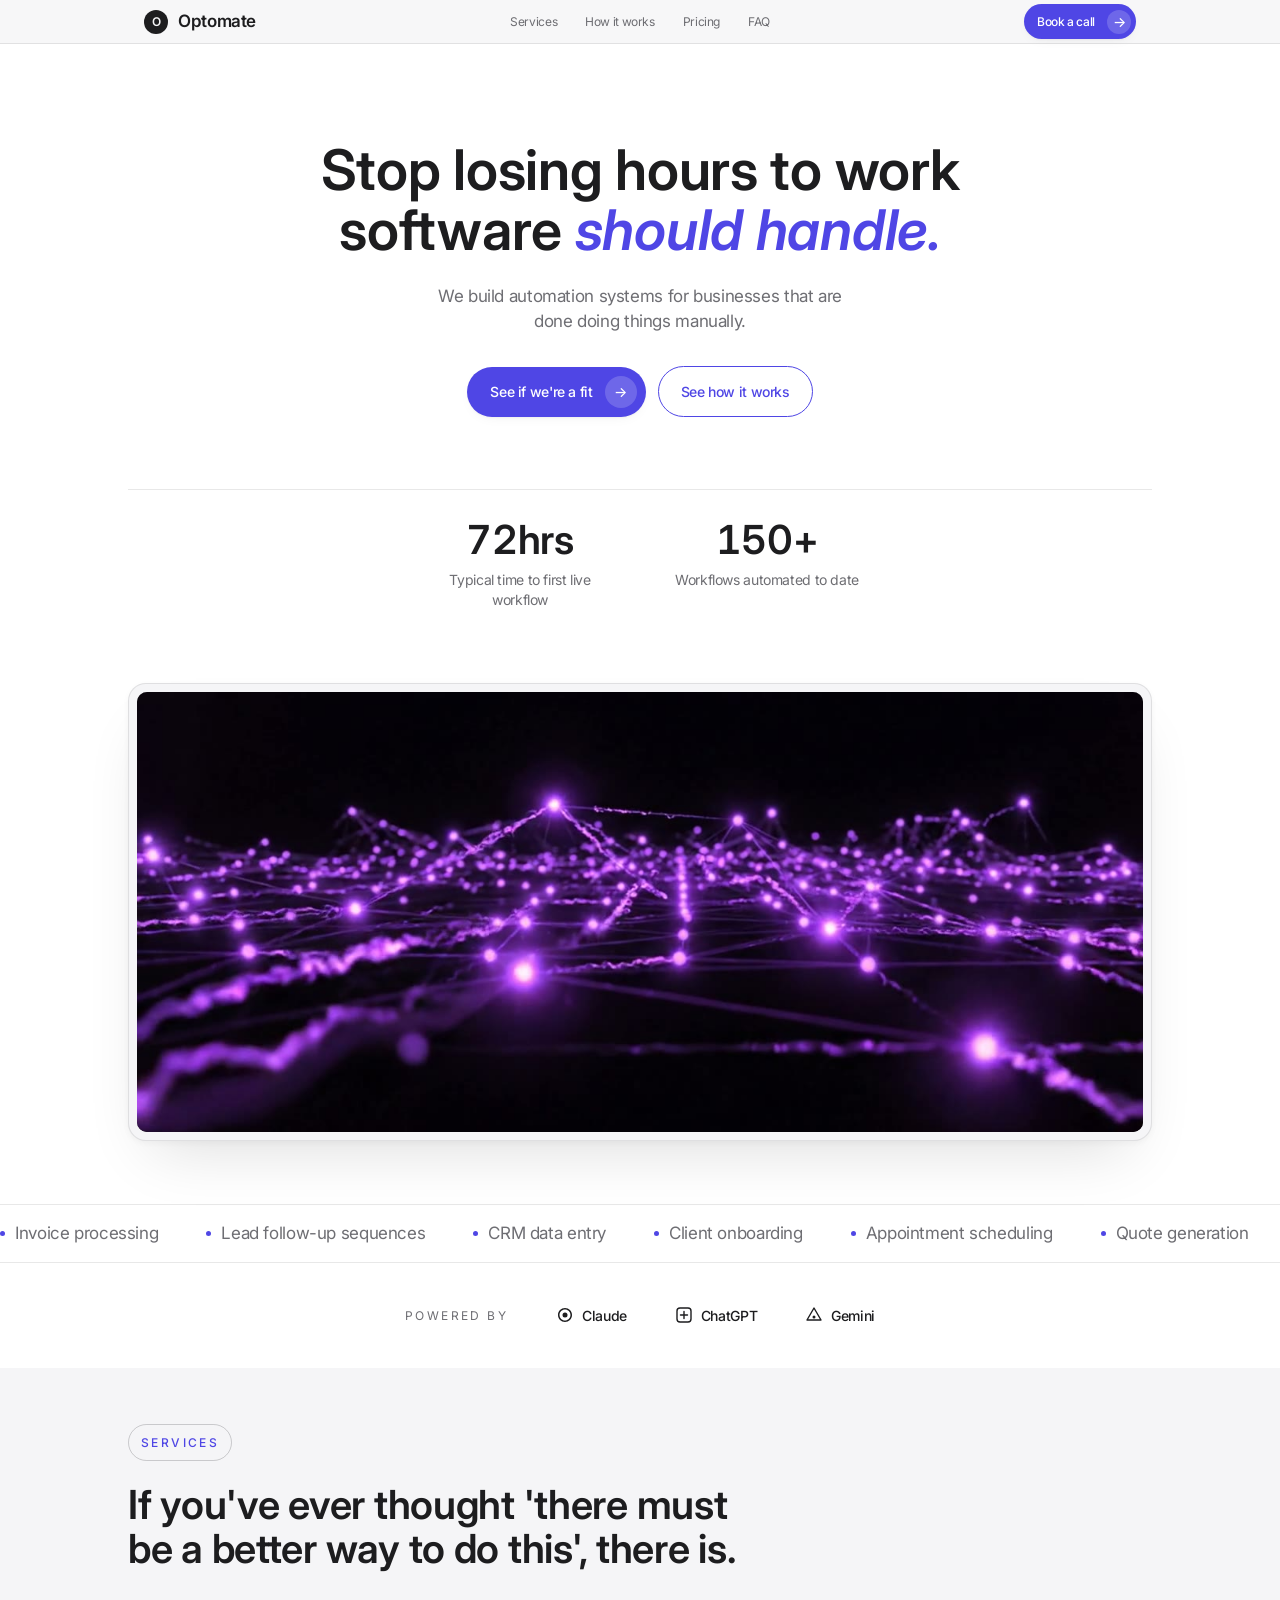
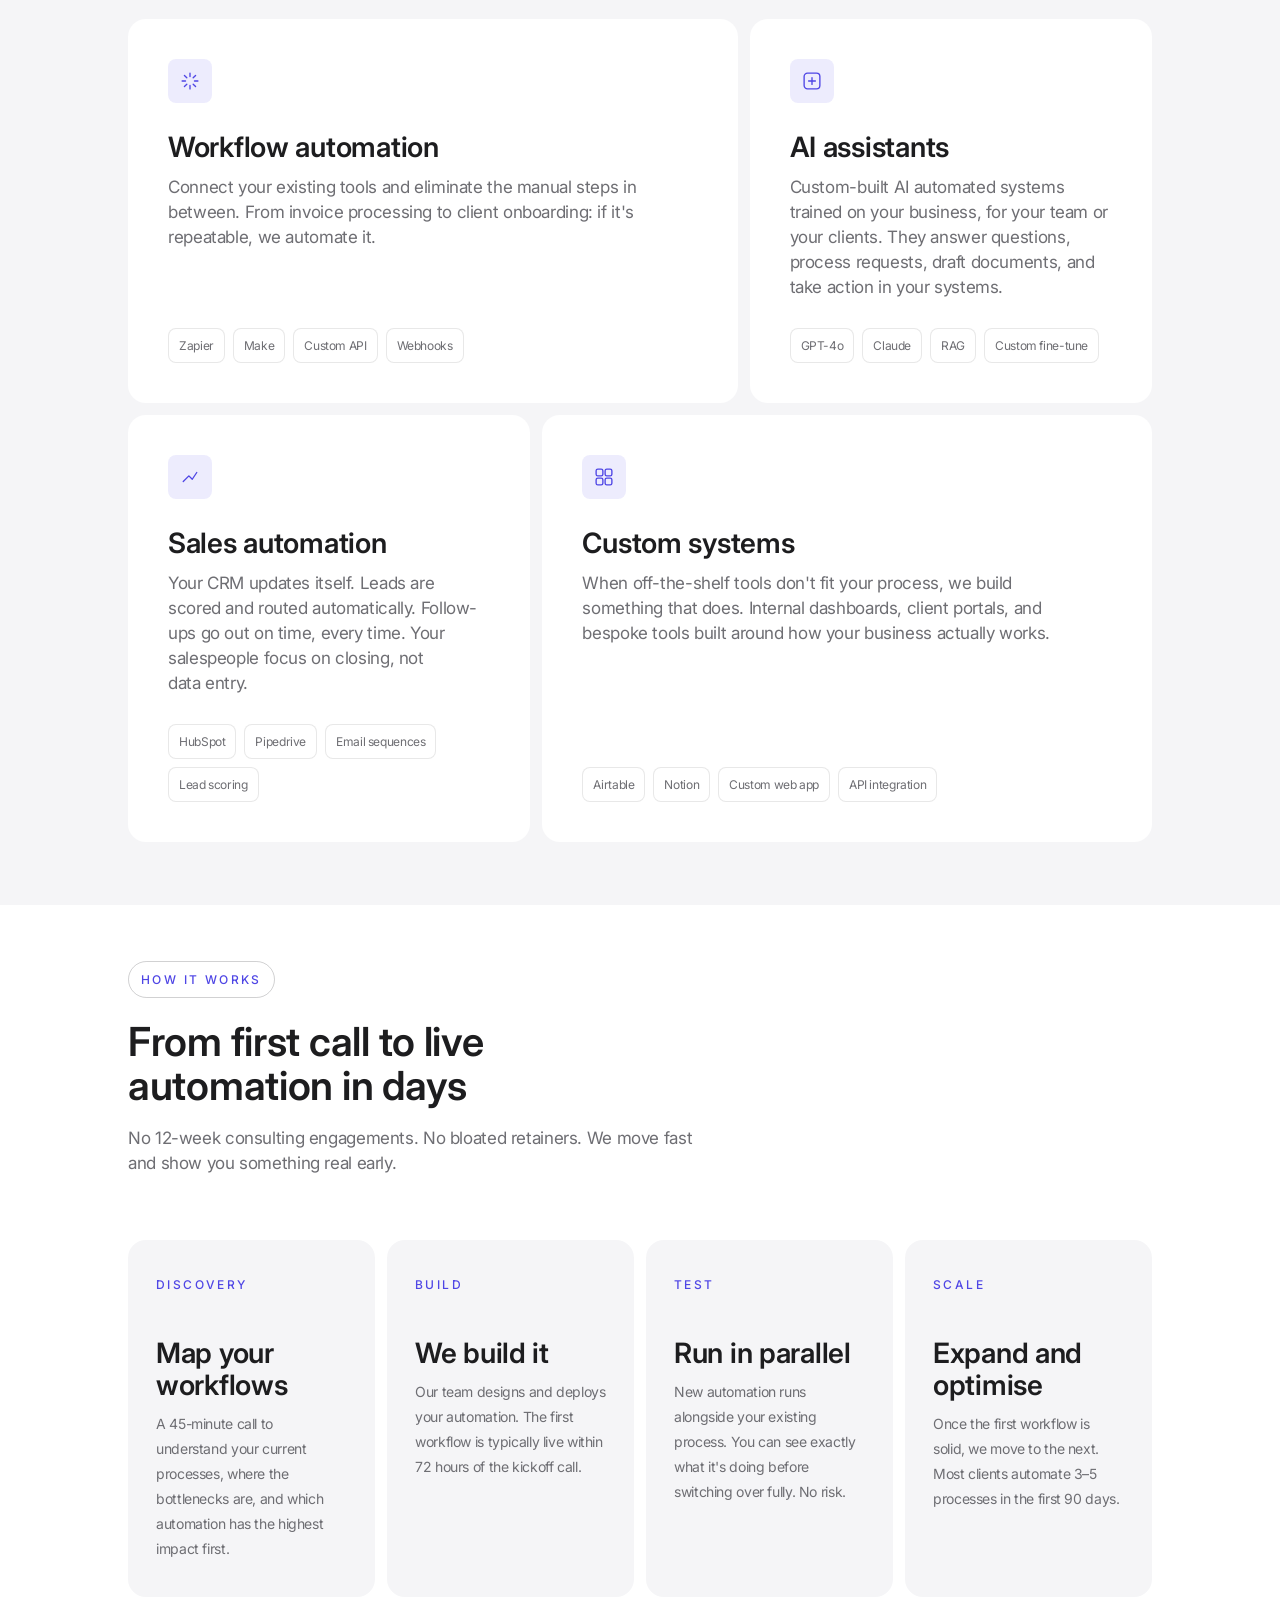
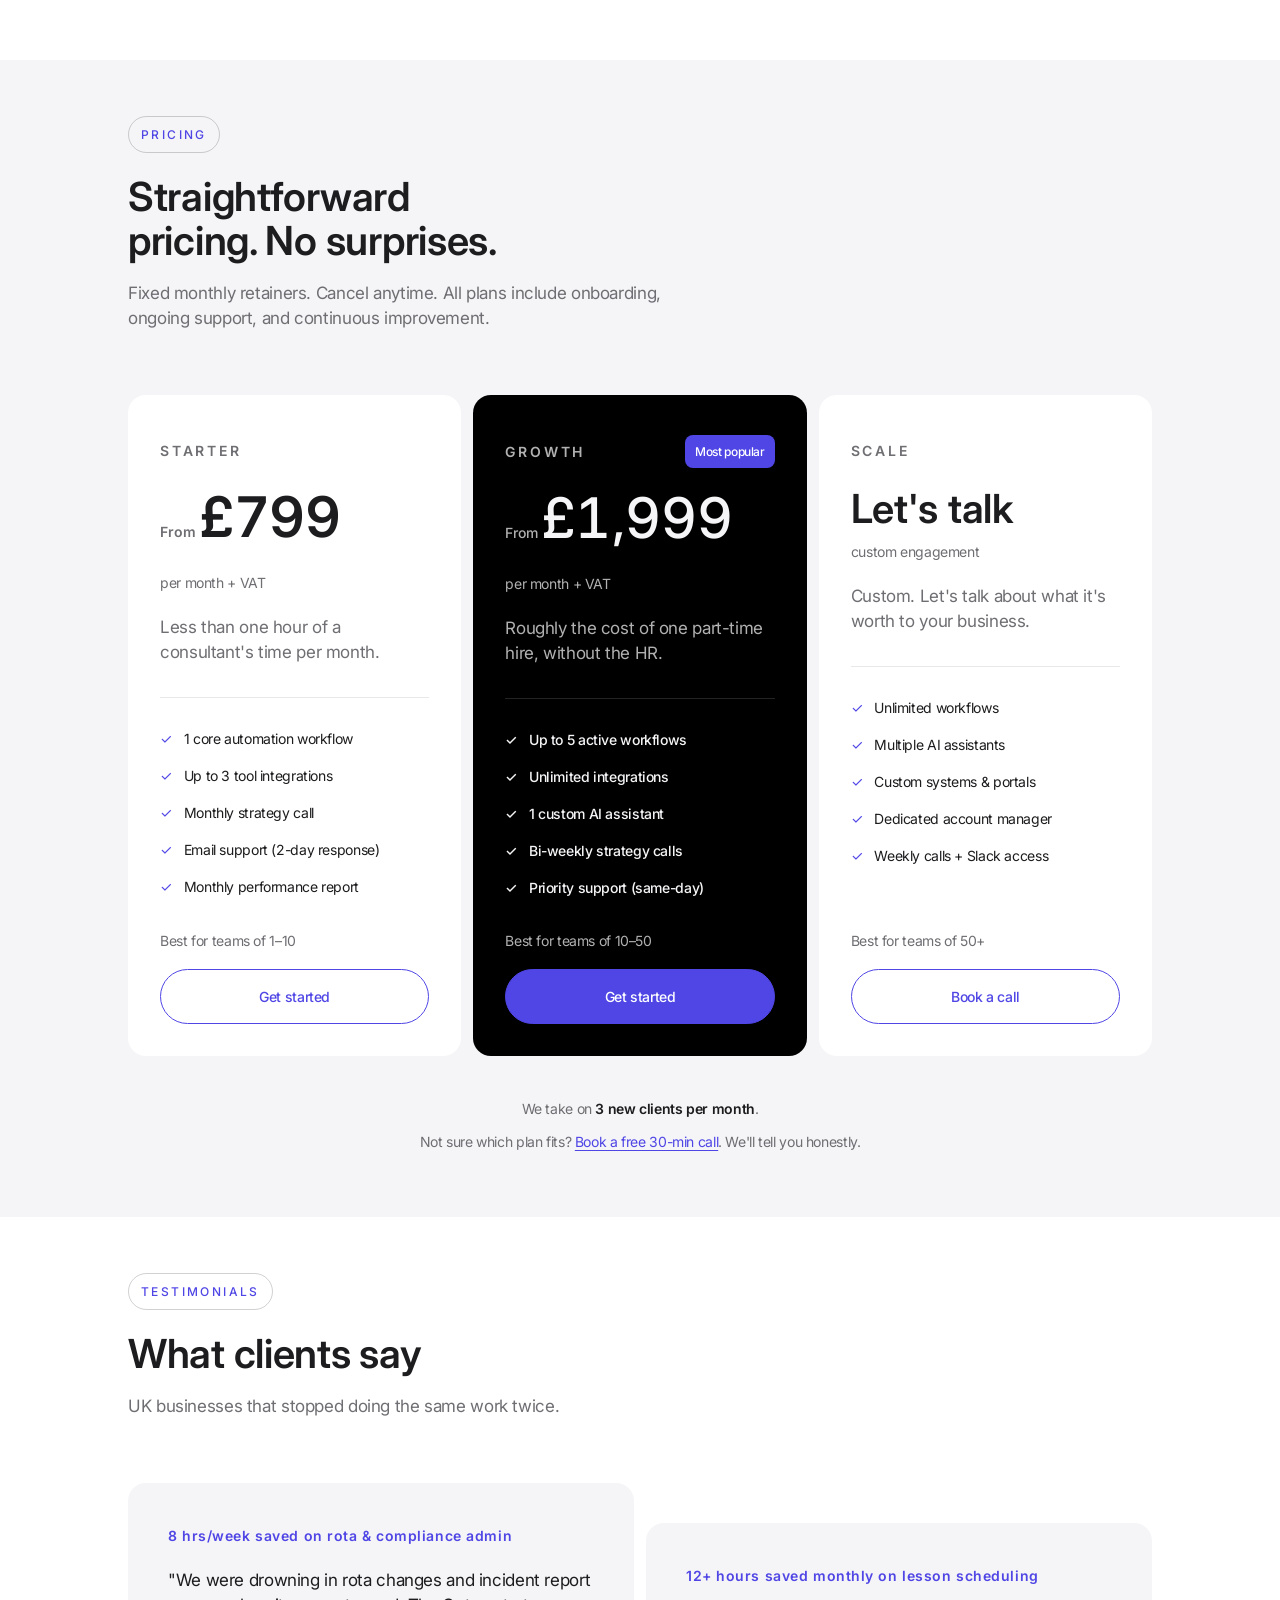
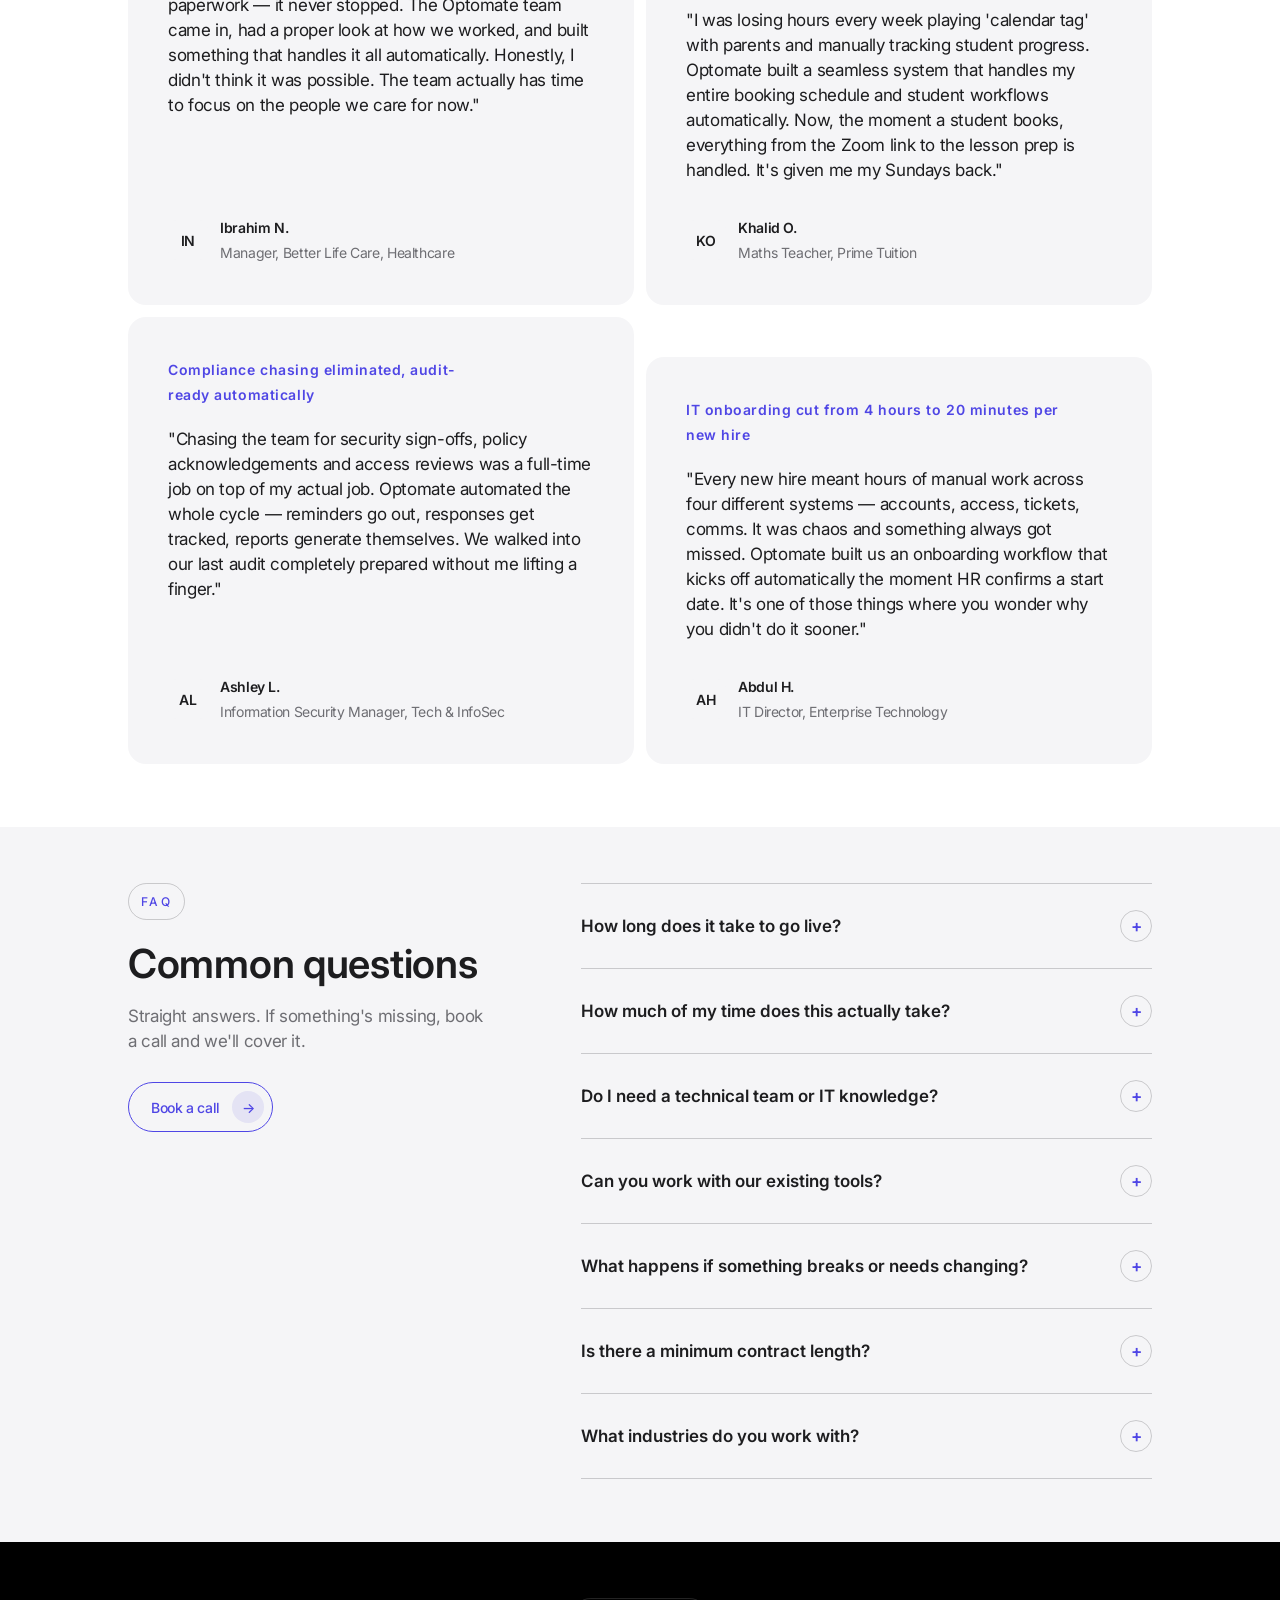
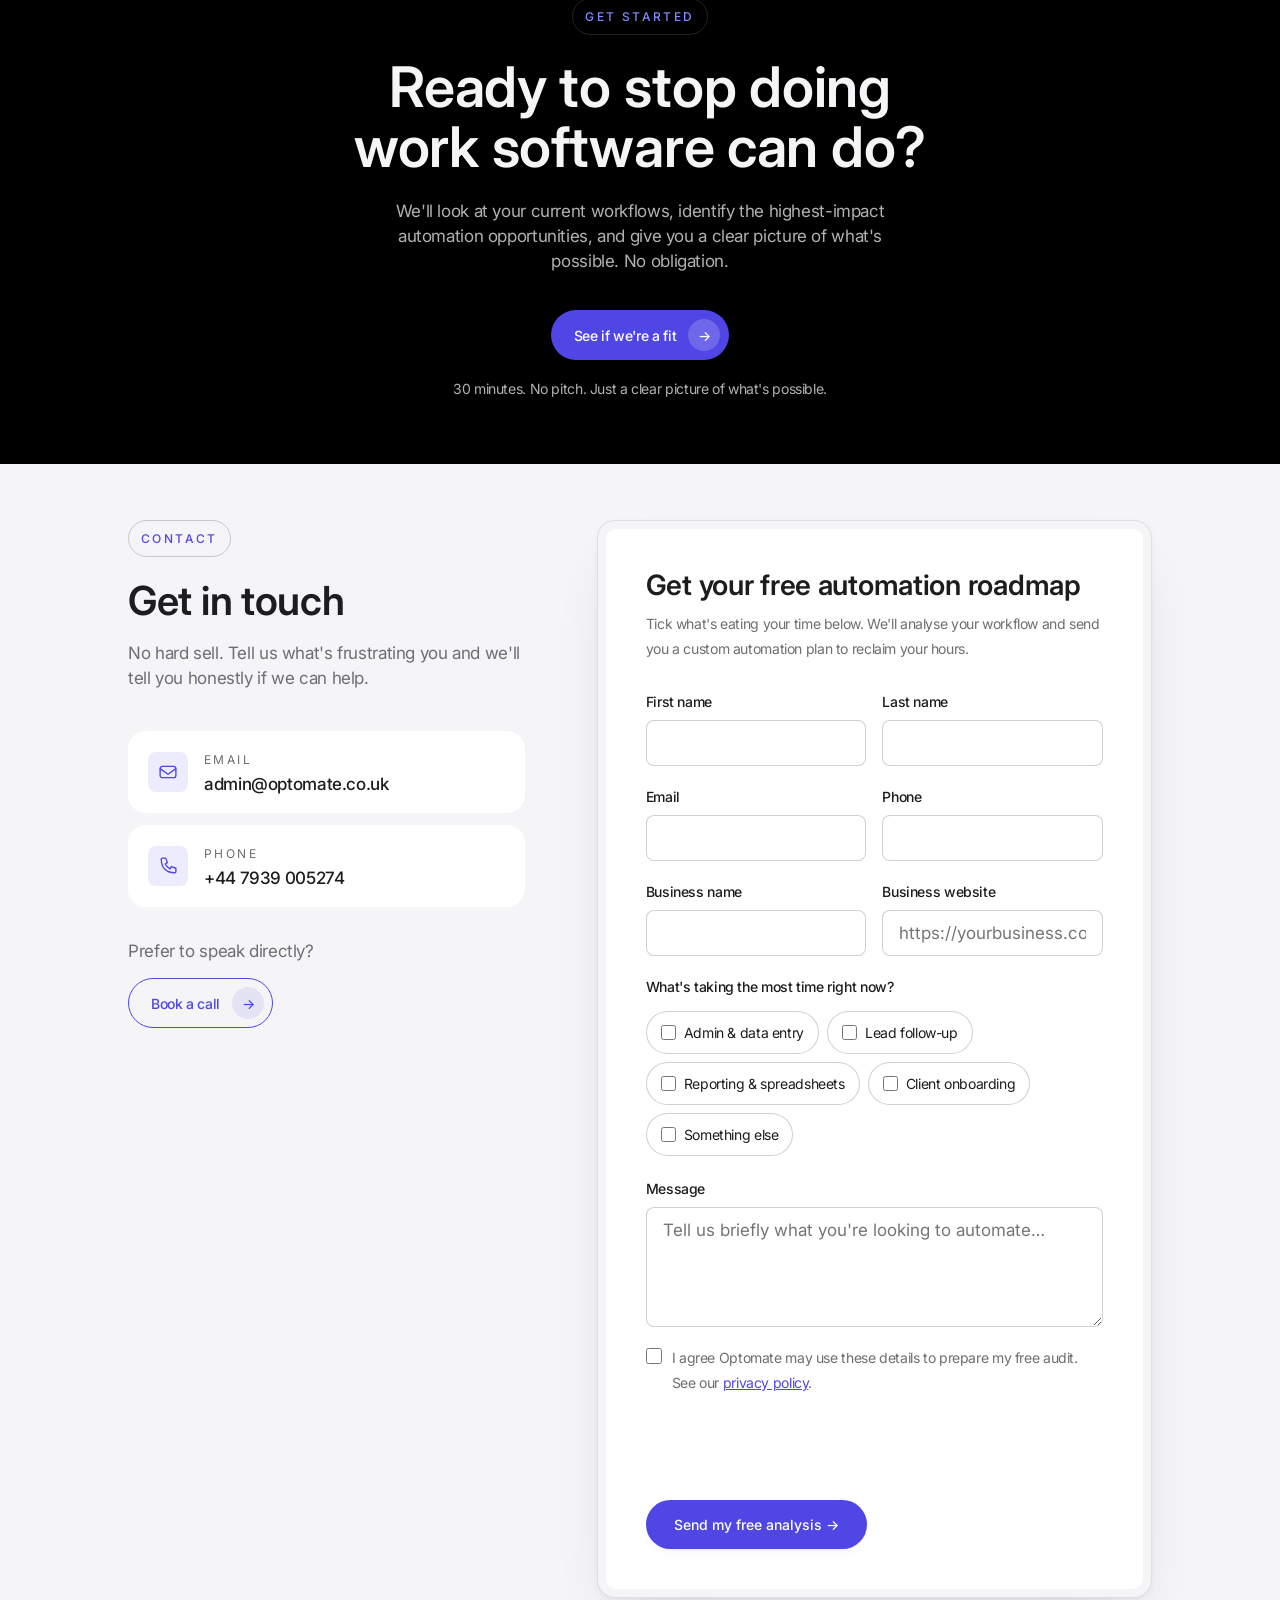
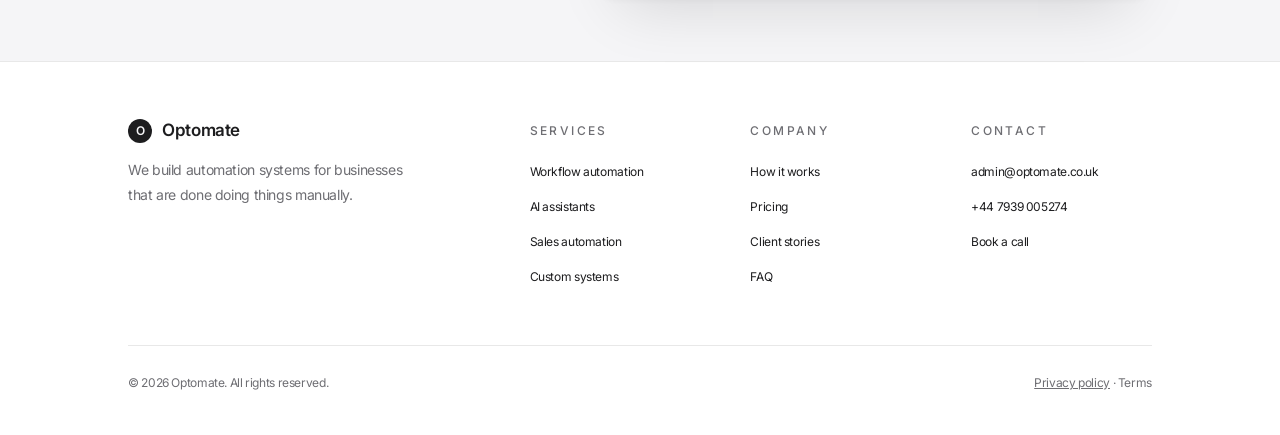
==== commit d2e6e112: "Centre hero, flat tiles, dark final CTA; drop grain and sepia - Hero: single centred column; buttons" ====
--- a/index.html
+++ b/index.html
@@ -76,17 +76,6 @@
       overflow-x: hidden;
     }
 
-    /* Fixed film grain */
-    body::before {
-      content: '';
-      position: fixed;
-      inset: 0;
-      z-index: var(--z-noise);
-      pointer-events: none;
-      opacity: 0.05;
-      background-image: url("data:image/svg+xml;utf8,<svg xmlns='http://www.w3.org/2000/svg' width='180' height='180'><filter id='n'><feTurbulence type='fractalNoise' baseFrequency='0.85' numOctaves='3' stitchTiles='stitch'/></filter><rect width='100%' height='100%' filter='url(%23n)'/></svg>");
-    }
-
     :focus-visible { outline: 2px solid var(--accent); outline-offset: 3px; }
 
     .skip-link {
@@ -112,10 +101,6 @@
     .container { max-width: calc(var(--content-max) + 64px); margin: 0 auto; padding: 0 32px; }
     section { padding: var(--section-pad); background: var(--c-bg); }
     main > section:nth-of-type(even) { background: var(--c-bg-alt); }
-    main > section:nth-of-type(even) .svc-card,
-    main > section:nth-of-type(even) .testi-card,
-    main > section:nth-of-type(even) .contact-card,
-    main > section:nth-of-type(even) .price-card:not(.featured) { background: var(--c-bg); }
 
     .eyebrow {
       display: inline-block;
@@ -201,14 +186,14 @@
 
     /* ─── Hero ─── */
     .hero { padding: 96px 0 63px; }
-    .hero-grid { display: grid; grid-template-columns: 1.35fr 1fr; gap: 64px; align-items: end; }
+    .hero-grid { display: grid; grid-template-columns: 1fr; gap: 24px; justify-items: center; text-align: center; }
     .hero h1 { font-size: var(--fs-hero); line-height: var(--lh-hero); letter-spacing: var(--ls-hero); font-weight: 600; }
     .hero h1 em { font-style: italic; color: var(--accent); }
-    .hero-sub { font-size: var(--fs-body); color: var(--muted); max-width: 40ch; margin-bottom: 32px; }
-    .hero-actions { display: flex; gap: 12px; flex-wrap: wrap; align-items: center; }
-    .hero-stats { display: flex; gap: 56px; margin-top: 72px; padding-top: 28px; border-top: 1px solid var(--line); }
+    .hero-sub { font-size: var(--fs-body); color: var(--muted); max-width: 40ch; margin: 0 auto 32px; }
+    .hero-actions { display: flex; gap: 12px; flex-wrap: wrap; align-items: center; justify-content: center; }
+    .hero-stats { display: flex; justify-content: center; text-align: center; gap: 56px; margin-top: 72px; padding-top: 28px; border-top: 1px solid var(--line); }
     .stat-val { font-family: var(--font-serif); font-size: var(--fs-h3); line-height: var(--lh-h3); font-weight: 600; letter-spacing: var(--ls-hero); font-variant-numeric: tabular-nums; }
-    .stat-label { font-size: var(--fs-small); color: var(--muted); margin-top: 8px; max-width: 22ch; line-height: 1.45; }
+    .stat-label { font-size: var(--fs-small); color: var(--muted); margin: 8px auto 0; max-width: 22ch; line-height: 1.45; }
 
     /* Double-bezel media frame */
     .bezel {
@@ -221,7 +206,7 @@
     .bezel-core { border-radius: calc(var(--r-lg) - 8px); overflow: hidden; background: var(--surface); box-shadow: var(--inset-hi); }
     .hero-media { margin-top: 72px; }
     .hero-media .bezel-core { aspect-ratio: 16 / 7; background: var(--fg); }
-    .hero-video { display: block; width: 100%; height: 100%; object-fit: cover; filter: saturate(0.15) sepia(0.35) brightness(1.05); }
+    .hero-video { display: block; width: 100%; height: 100%; object-fit: cover; }
 
     /* ─── Ticker ─── */
     .ticker { border-top: 1px solid var(--line); border-bottom: 1px solid var(--line); padding: 16px 0; overflow: hidden; }
@@ -379,9 +364,13 @@
 
     /* ─── CTA ─── */
     .cta-section { text-align: center; }
+    main > section.cta-section { background: var(--c-bg-dark); color: var(--c-text-on-dark); }
+    .cta-section .eyebrow { color: var(--c-link-on-dark); border-color: var(--c-on-dark-line); }
+    .cta-section a:not(.btn) { color: var(--c-link-on-dark); }
+    .cta-section :focus-visible { outline-color: var(--c-link-on-dark); }
     .cta-inner { max-width: 760px; margin: 0 auto; }
     .cta-section h2 { font-size: var(--fs-hero); line-height: var(--lh-hero); }
-    .cta-section p { color: var(--muted); font-size: var(--fs-body); max-width: 50ch; margin: 22px auto 36px; }
+    .cta-section p { color: var(--c-on-dark-muted); font-size: var(--fs-body); max-width: 50ch; margin: 22px auto 36px; }
     .cta-sub { font-size: var(--fs-small); margin-top: 16px; }
     .cta-section .cta-sub { margin: 16px auto 0; font-size: var(--fs-small); }
 
@@ -470,6 +459,15 @@
     .footer-bottom a { color: inherit; }
     .footer-bottom a:hover { color: var(--accent); }
 
+    /* Flat tiles: --c-bg-alt, no border or shadow. On --c-bg-alt sections they flip to --c-bg to stay visible. */
+    .svc-card, .process-step, .price-card, .testi-card, .contact-card { background: var(--c-bg-alt); border: 0; box-shadow: none; }
+    main > section:nth-of-type(even) .svc-card,
+    main > section:nth-of-type(even) .process-step,
+    main > section:nth-of-type(even) .testi-card,
+    main > section:nth-of-type(even) .contact-card,
+    main > section:nth-of-type(even) .price-card:not(.featured) { background: var(--c-bg); }
+    .price-card.featured { box-shadow: none; }
+
     /* ─── Reveal ─── */
     .js .reveal { opacity: 0; transform: translateY(32px); transition: opacity var(--dur-reveal) var(--ease), transform var(--dur-reveal) var(--ease); }
     .js .reveal.visible { opacity: 1; transform: none; }
@@ -477,7 +475,6 @@
     .js .reveal.delay-2 { transition-delay: 180ms; }
 
     @media (max-width: 1024px) {
-      .hero-grid { grid-template-columns: 1fr; gap: 32px; }
       .services-grid { grid-template-columns: 1fr 1fr; }
       .svc-card, .svc-card.wide { grid-column: span 1; }
       .process-steps { grid-template-columns: repeat(2, 1fr); }
--- a/tokens.css
+++ b/tokens.css
@@ -35,6 +35,7 @@
   --c-shadow-2: rgba(0,0,0,0.08);
   --c-shadow-3: rgba(0,0,0,0.14);
   --c-inset-hi: rgba(255,255,255,0.65);
+  --shadow-sm: 0 1px 2px var(--c-shadow-1), 0 4px 14px -6px var(--c-shadow-2);
 
   --radius-pill: 980px;
   --radius-sm: 8px;
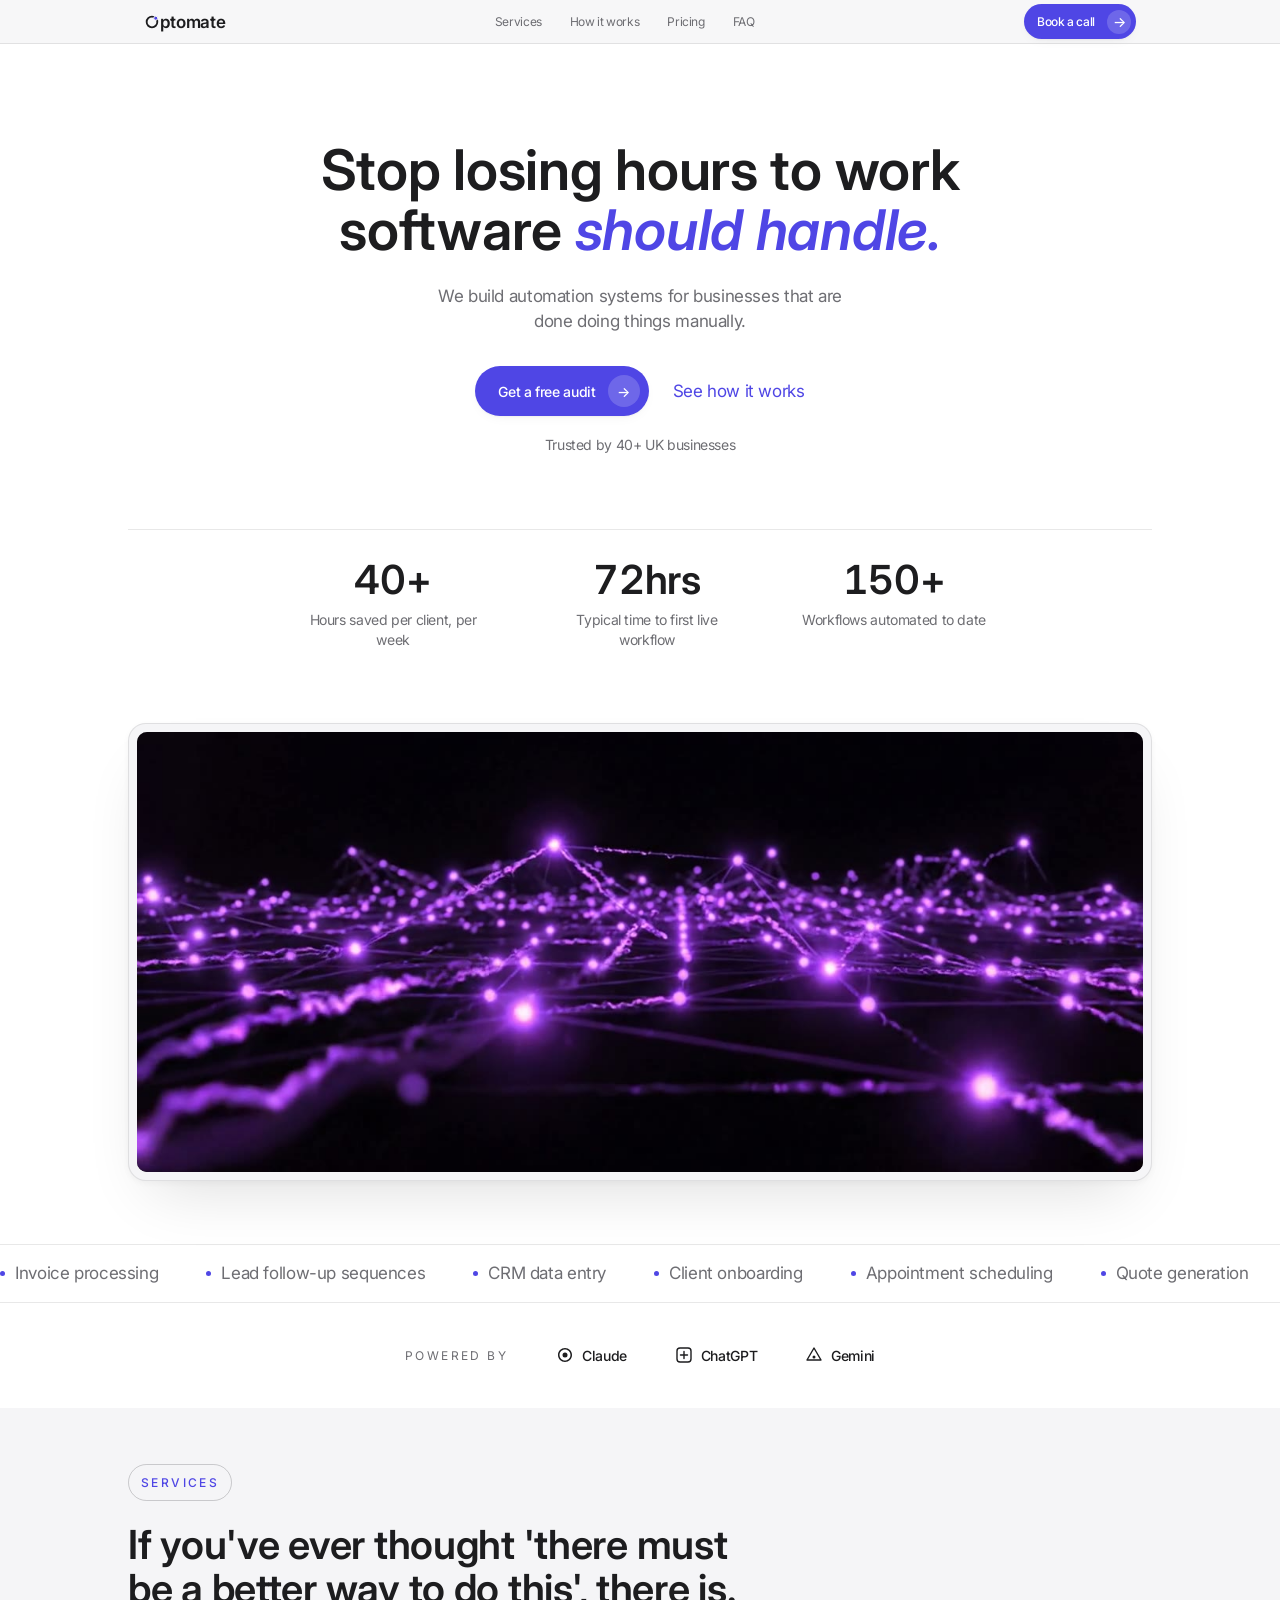
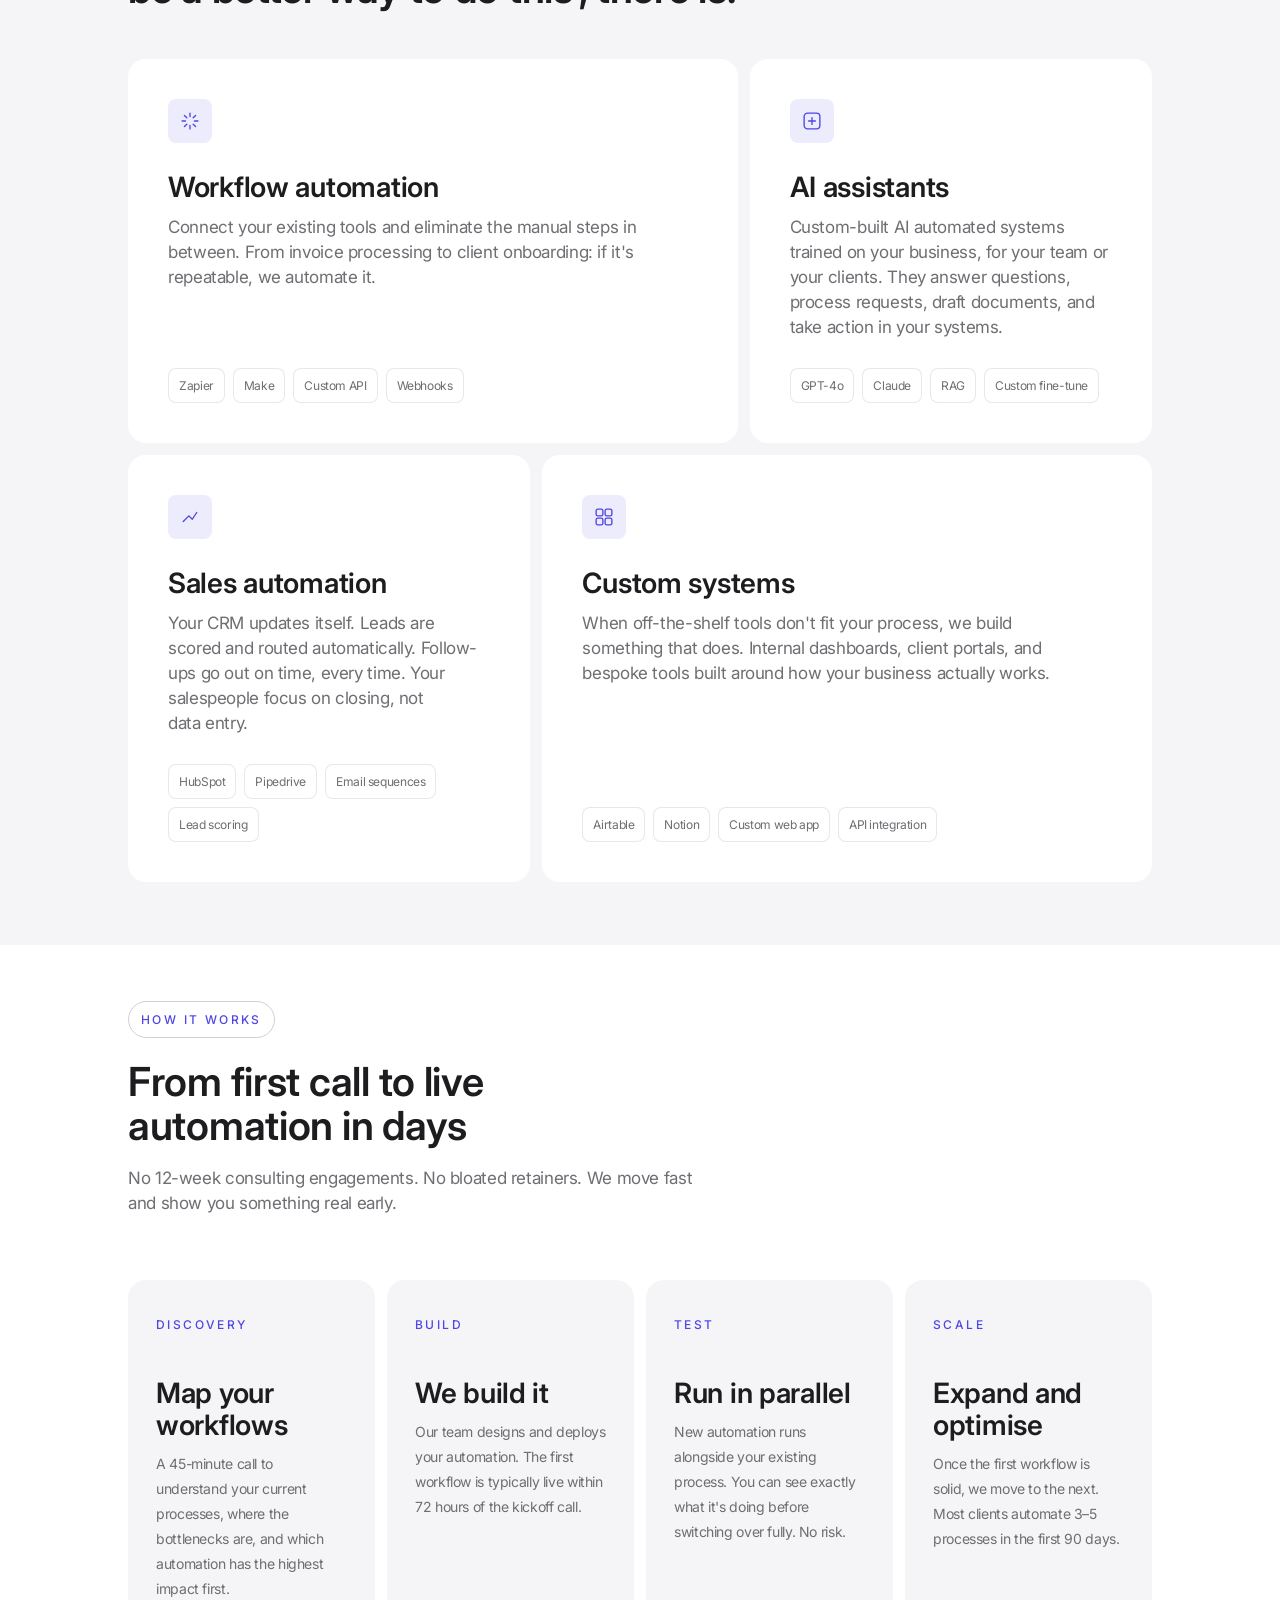
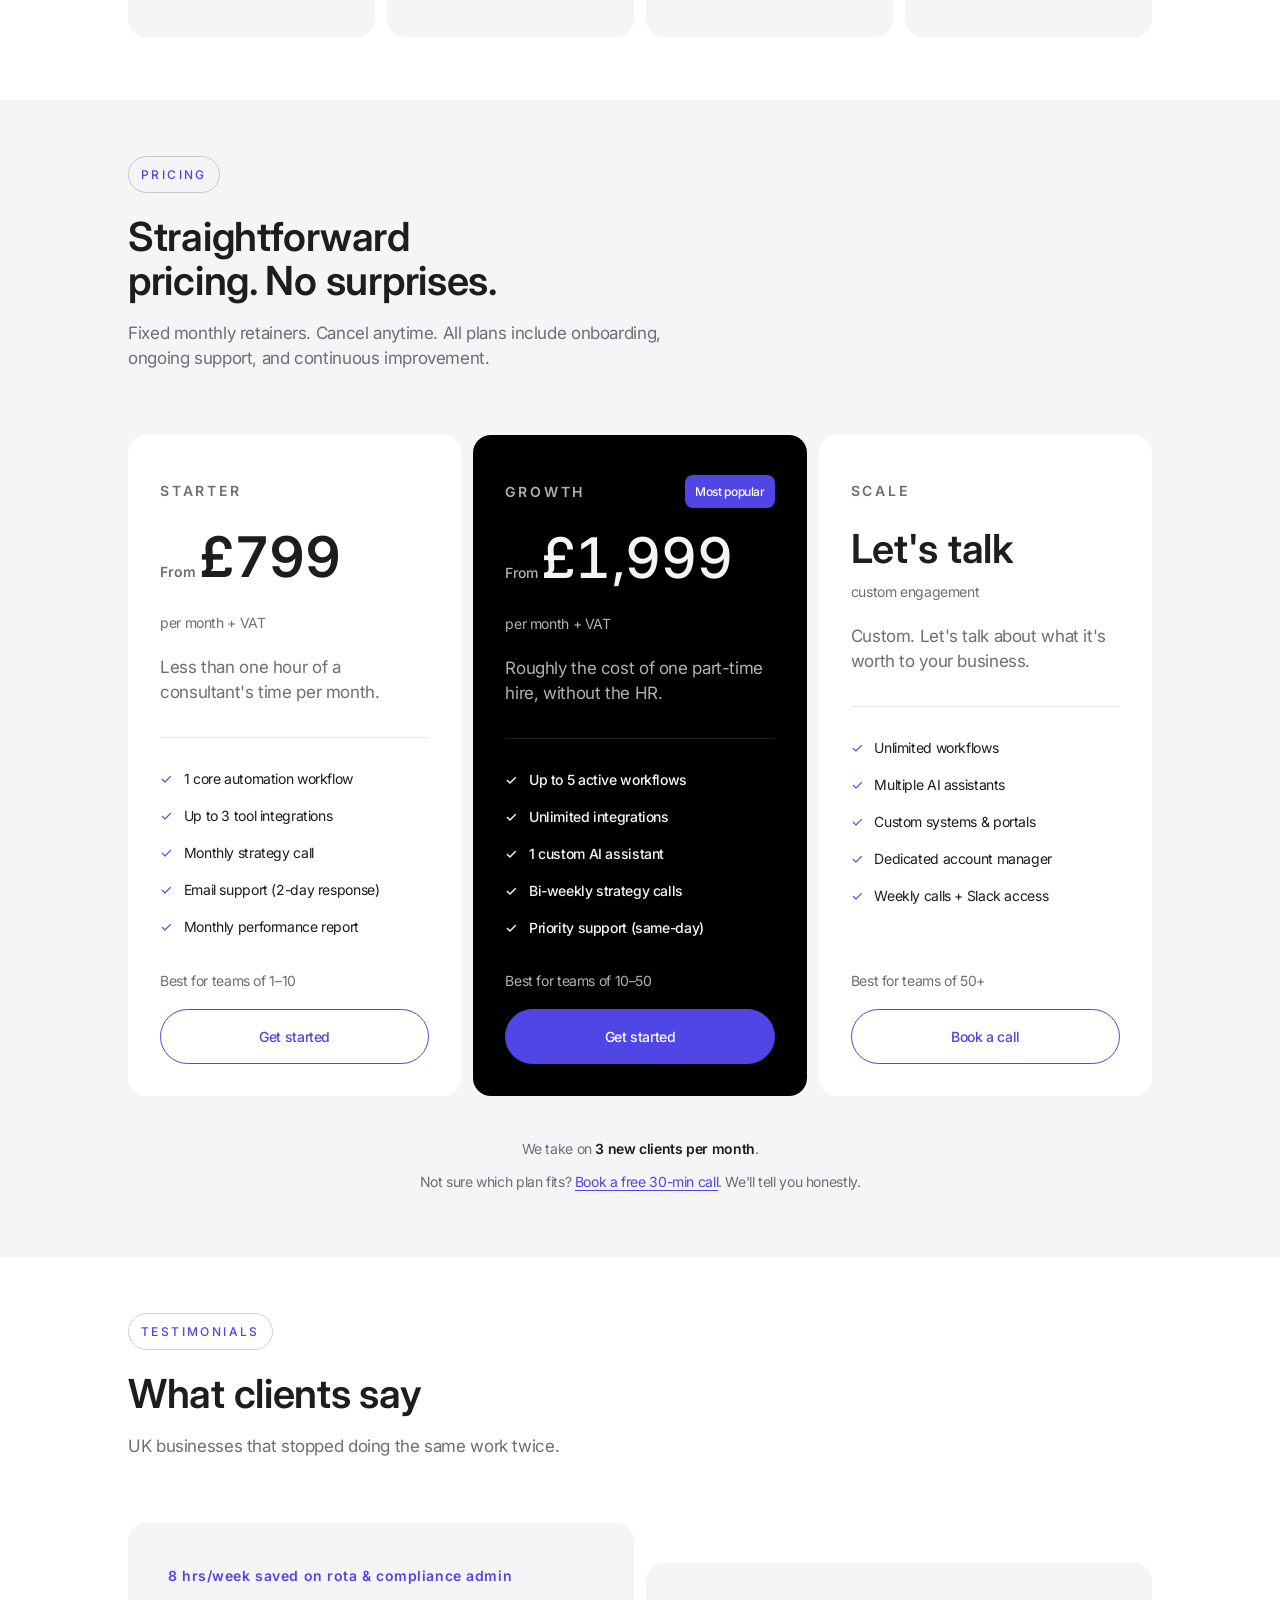
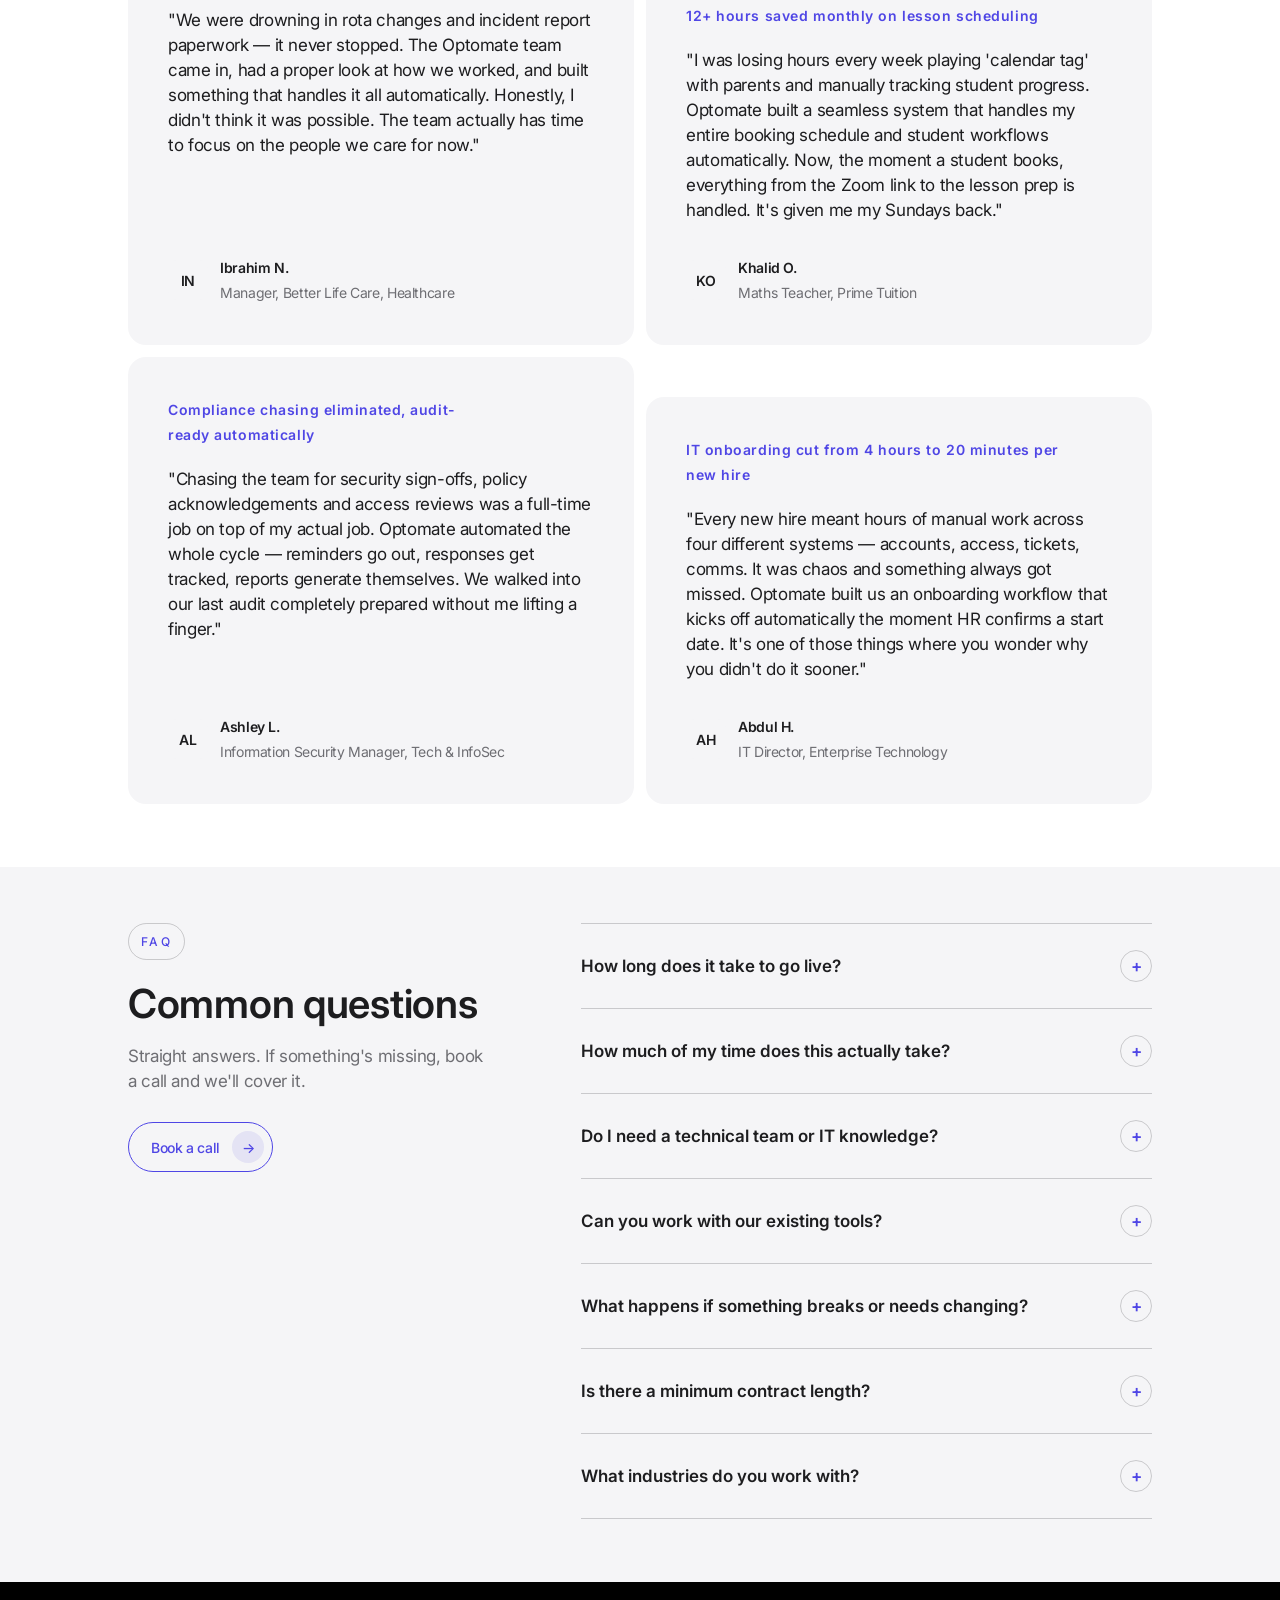
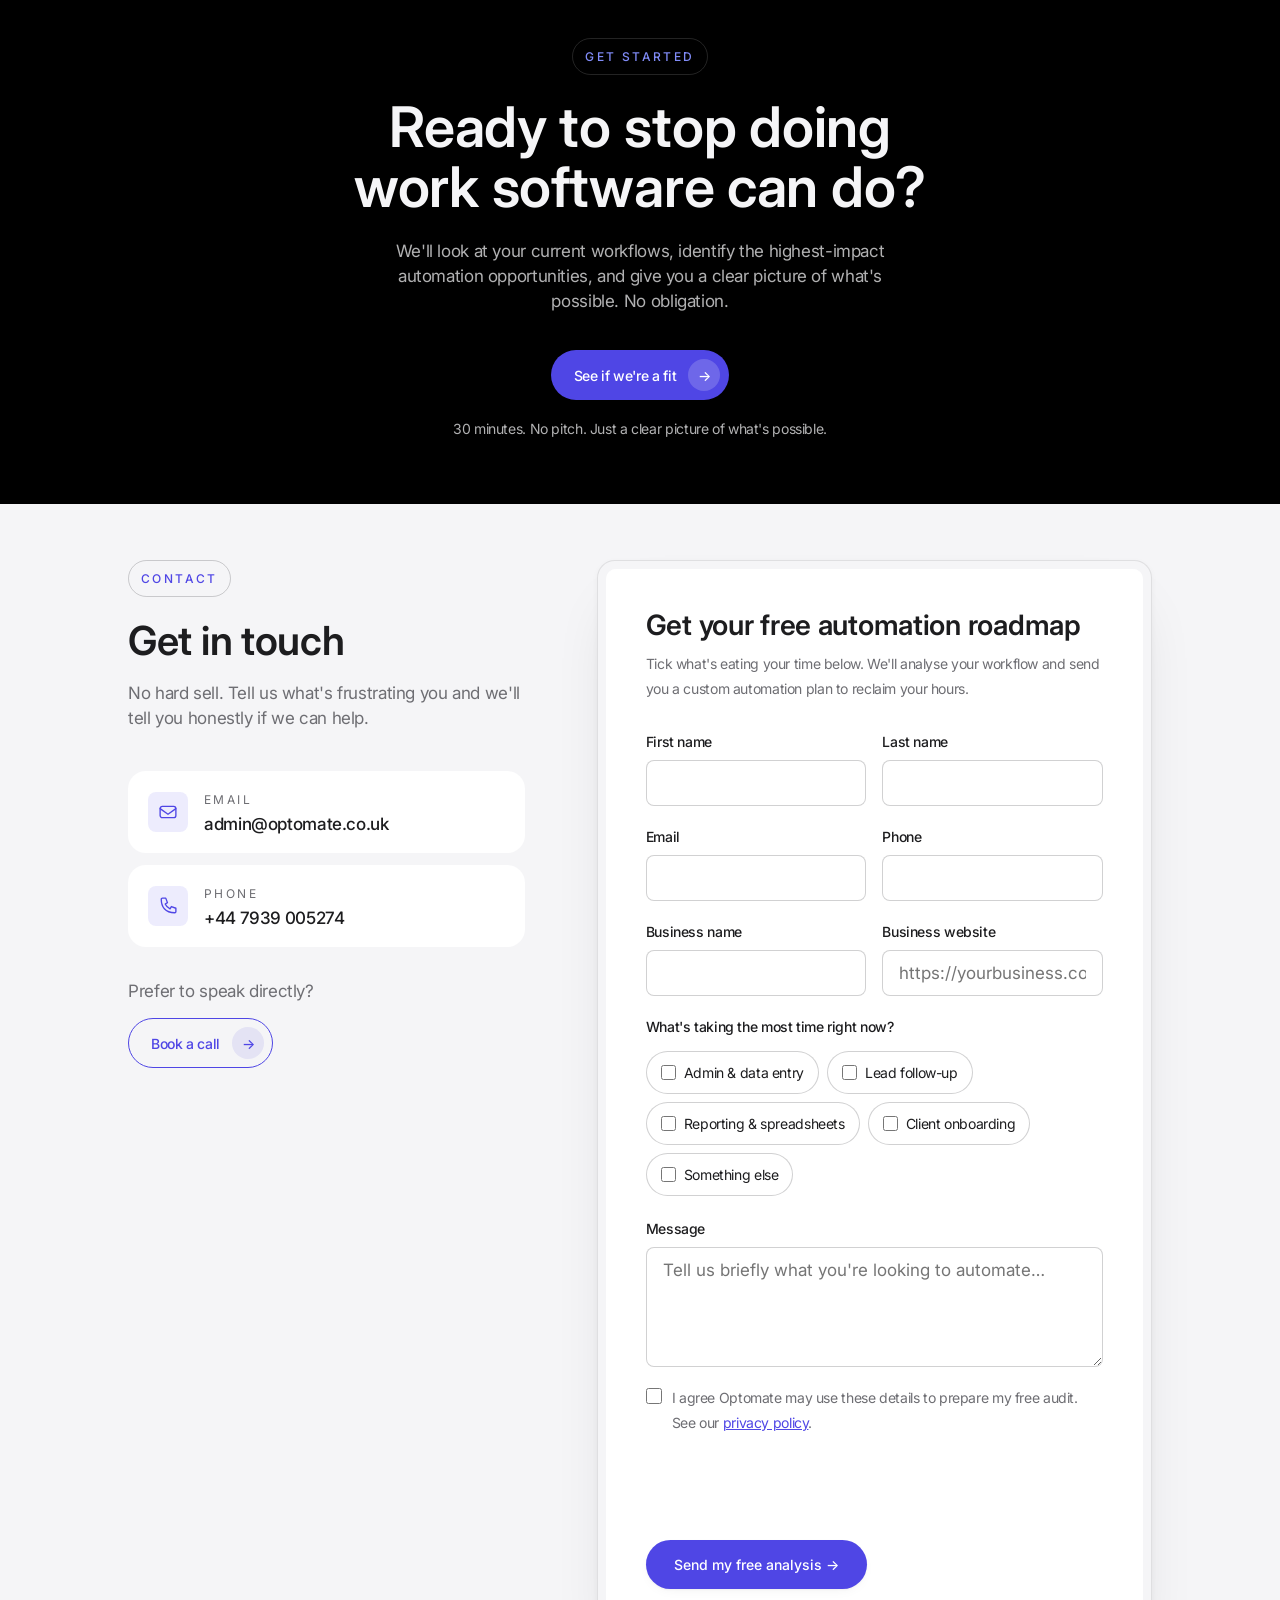
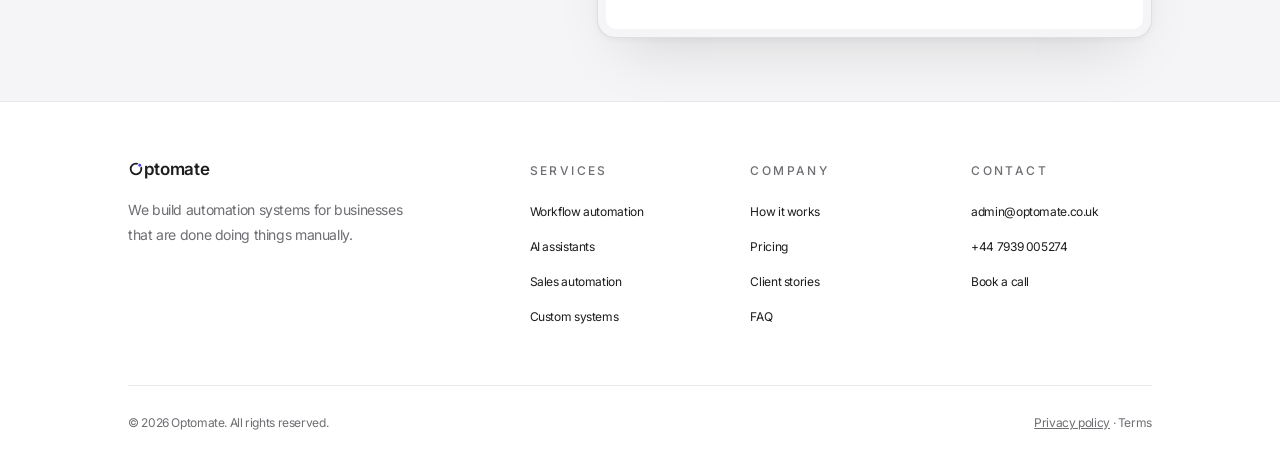
==== commit a52f3a47: "Integrated logo, simpler hero, landing pages on the new style - Logo: ring mark replaces the O in ev" ====
--- a/index.html
+++ b/index.html
@@ -6,12 +6,13 @@
   <title>Optomate | AI automation for UK SMBs</title>
   <meta name="description" content="Optomate builds automation systems for UK businesses. Cut the manual admin, follow-ups and data entry that software should handle.">
   <link rel="canonical" href="https://www.optomate.co.uk/">
-  <link rel="icon" href="/favicon.svg" type="image/svg+xml">
   <meta property="og:title" content="Optomate | AI automation for UK SMBs">
   <meta property="og:description" content="We build automation systems for businesses that are done doing things manually.">
   <meta property="og:url" content="https://www.optomate.co.uk/">
   <meta property="og:type" content="website">
   <meta name="twitter:card" content="summary">
+  <link rel="icon" href="/assets/favicon.svg" type="image/svg+xml">
+  <link rel="apple-touch-icon" href="/assets/apple-touch-icon.png">
   <link rel="preconnect" href="https://fonts.googleapis.com">
   <link rel="preconnect" href="https://fonts.gstatic.com" crossorigin>
   <link rel="stylesheet" href="https://fonts.googleapis.com/css2?family=Inter:opsz,wght@14..32,400..600&display=swap">
@@ -190,7 +191,10 @@
     .hero h1 { font-size: var(--fs-hero); line-height: var(--lh-hero); letter-spacing: var(--ls-hero); font-weight: 600; }
     .hero h1 em { font-style: italic; color: var(--accent); }
     .hero-sub { font-size: var(--fs-body); color: var(--muted); max-width: 40ch; margin: 0 auto 32px; }
-    .hero-actions { display: flex; gap: 12px; flex-wrap: wrap; align-items: center; justify-content: center; }
+    .hero-actions { display: flex; gap: 24px; flex-wrap: wrap; align-items: center; justify-content: center; }
+    .hero-link { color: var(--c-link); font-size: var(--fs-body); text-decoration: none; }
+    .hero-link:hover { text-decoration: underline; text-underline-offset: 4px; }
+    .hero-trust { margin-top: 16px; font-size: var(--fs-small); color: var(--muted); }
     .hero-stats { display: flex; justify-content: center; text-align: center; gap: 56px; margin-top: 72px; padding-top: 28px; border-top: 1px solid var(--line); }
     .stat-val { font-family: var(--font-serif); font-size: var(--fs-h3); line-height: var(--lh-h3); font-weight: 600; letter-spacing: var(--ls-hero); font-variant-numeric: tabular-nums; }
     .stat-label { font-size: var(--fs-small); color: var(--muted); margin: 8px auto 0; max-width: 22ch; line-height: 1.45; }
@@ -514,6 +518,10 @@
       .js .reveal { opacity: 1; transform: none; }
       .svc-card:hover, .js .svc-card.reveal.visible:hover { transform: none; }
     }
+
+    /* ─── Integrated logo: mark replaces the "O" ─── */
+    .logo { display: inline-flex; align-items: baseline; gap: 0; font-family: var(--font-text); font-size: var(--fs-body); font-weight: 600; letter-spacing: -0.02em; line-height: 1; color: var(--c-text); text-decoration: none; }
+    .logo-mark { flex: none; width: 0.94em; height: 0.94em; position: relative; top: calc(0.94em * 0.11); margin-right: -0.02em; }
   </style>
 </head>
 <body>
@@ -521,10 +529,7 @@
 
 <nav class="nav" aria-label="Main">
   <div class="nav-inner">
-    <a class="nav-logo" href="/">
-      <span class="nav-logo-mark" aria-hidden="true">O</span>
-      Optomate
-    </a>
+    <a class="logo nav-logo" href="/" aria-label="Optomate"><svg class="logo-mark" viewBox="0 0 48 48" aria-hidden="true"><circle cx="24" cy="24" r="16" fill="none" stroke="#1d1d1f" stroke-width="5.5"/><circle cx="35.3" cy="12.7" r="6" fill="#4f46e5" stroke="#f5f5f7" stroke-width="3"/></svg><span aria-hidden="true">ptomate</span></a>
     <ul class="nav-links">
       <li><a href="#services">Services</a></li>
       <li><a href="#process">How it works</a></li>
@@ -545,12 +550,17 @@
       <div class="reveal delay-1">
         <p class="hero-sub">We build automation systems for businesses that are done doing things manually.</p>
         <div class="hero-actions">
-          <a href="#contact" class="btn btn-primary">See if we're a fit <span class="btn-icon" aria-hidden="true">→</span></a>
-          <a href="#process" class="btn btn-outline">See how it works</a>
-        </div>
+          <a href="#contact" class="btn btn-primary">Get a free audit <span class="btn-icon" aria-hidden="true">→</span></a>
+          <a href="#process" class="hero-link">See how it works</a>
+        </div>
+        <p class="hero-trust">Trusted by 40+ UK businesses</p>
       </div>
     </div>
     <div class="hero-stats reveal delay-2">
+      <div>
+        <div class="stat-val">40+</div>
+        <div class="stat-label">Hours saved per client, per week</div>
+      </div>
       <div>
         <div class="stat-val">72hrs</div>
         <div class="stat-label">Typical time to first live workflow</div>
@@ -963,10 +973,7 @@
   <div class="container">
     <div class="footer-grid">
       <div>
-        <a class="nav-logo" href="/">
-          <span class="nav-logo-mark" aria-hidden="true">O</span>
-          Optomate
-        </a>
+        <a class="logo" href="/" aria-label="Optomate"><svg class="logo-mark" viewBox="0 0 48 48" aria-hidden="true"><circle cx="24" cy="24" r="16" fill="none" stroke="#1d1d1f" stroke-width="5.5"/><circle cx="35.3" cy="12.7" r="6" fill="#4f46e5" stroke="#fff" stroke-width="3"/></svg><span aria-hidden="true">ptomate</span></a>
         <p class="footer-brand-desc">We build automation systems for businesses that are done doing things manually.</p>
       </div>
       <div class="footer-col">
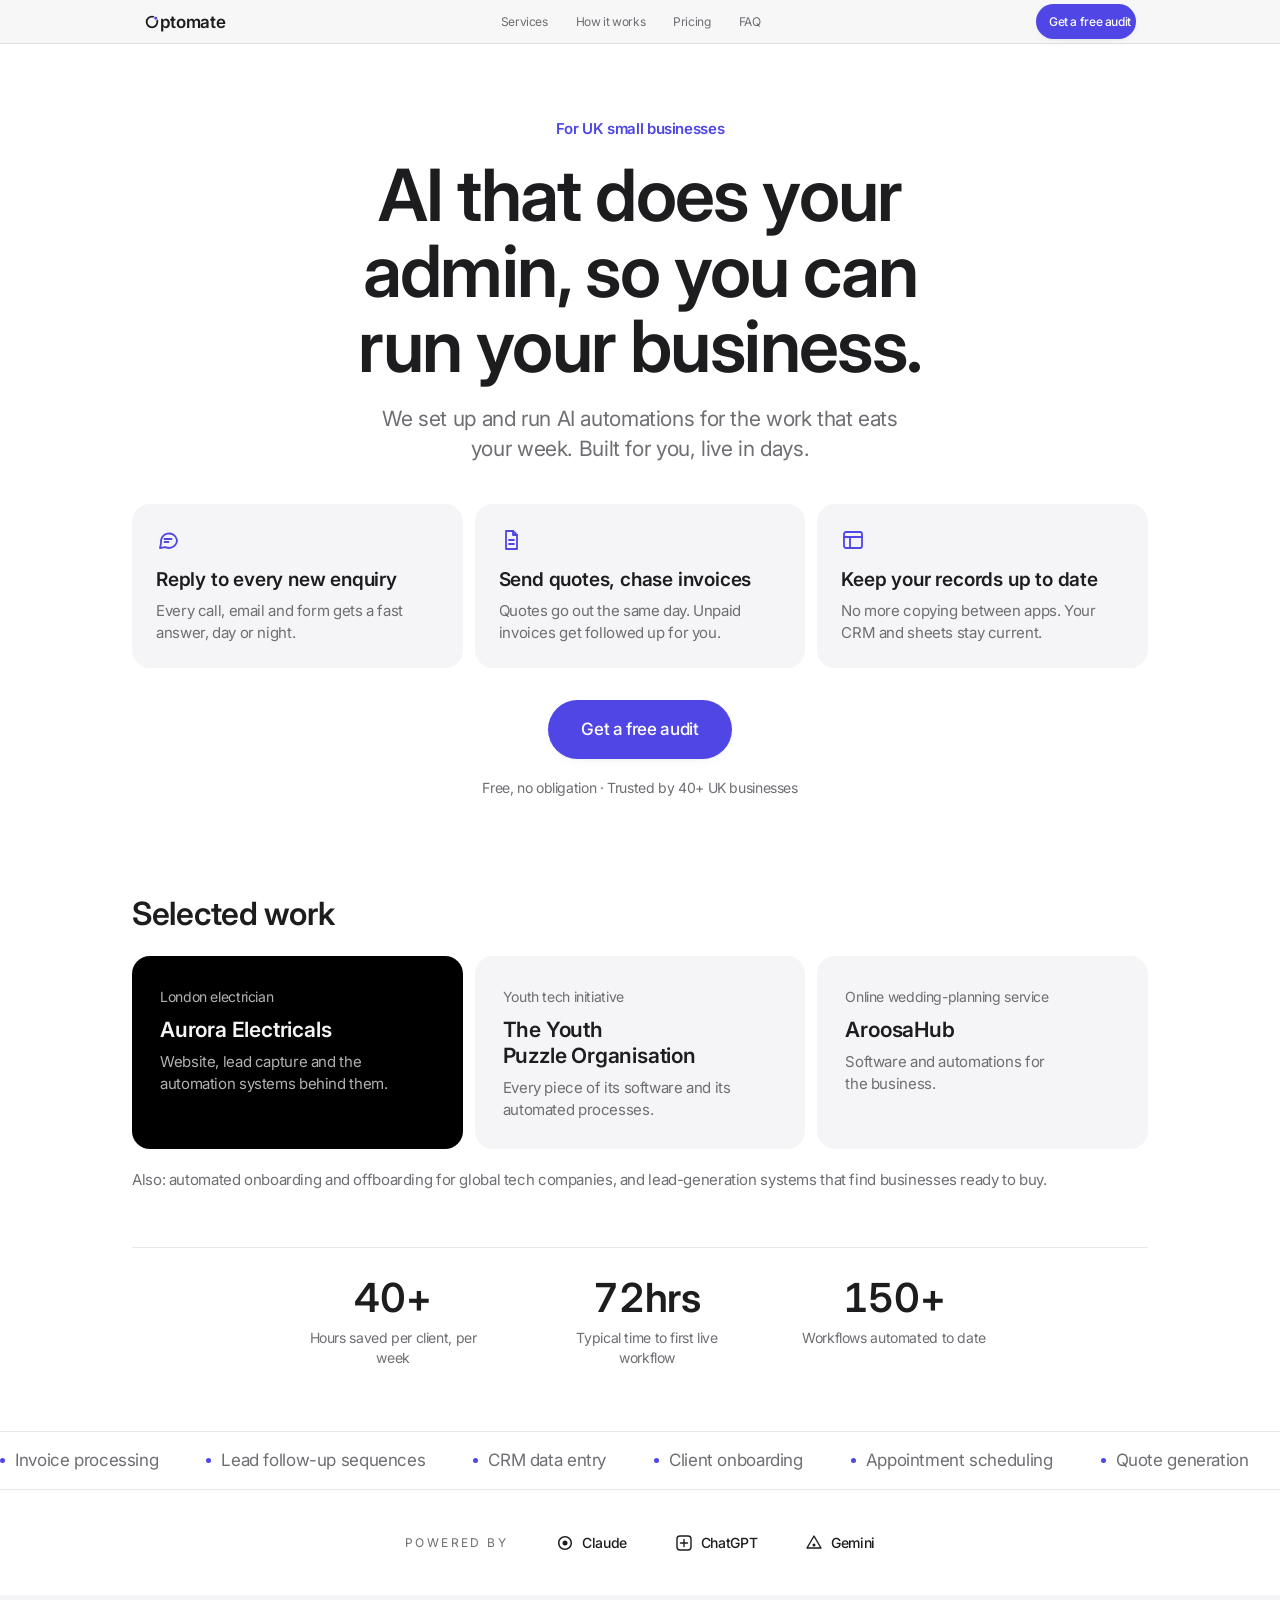
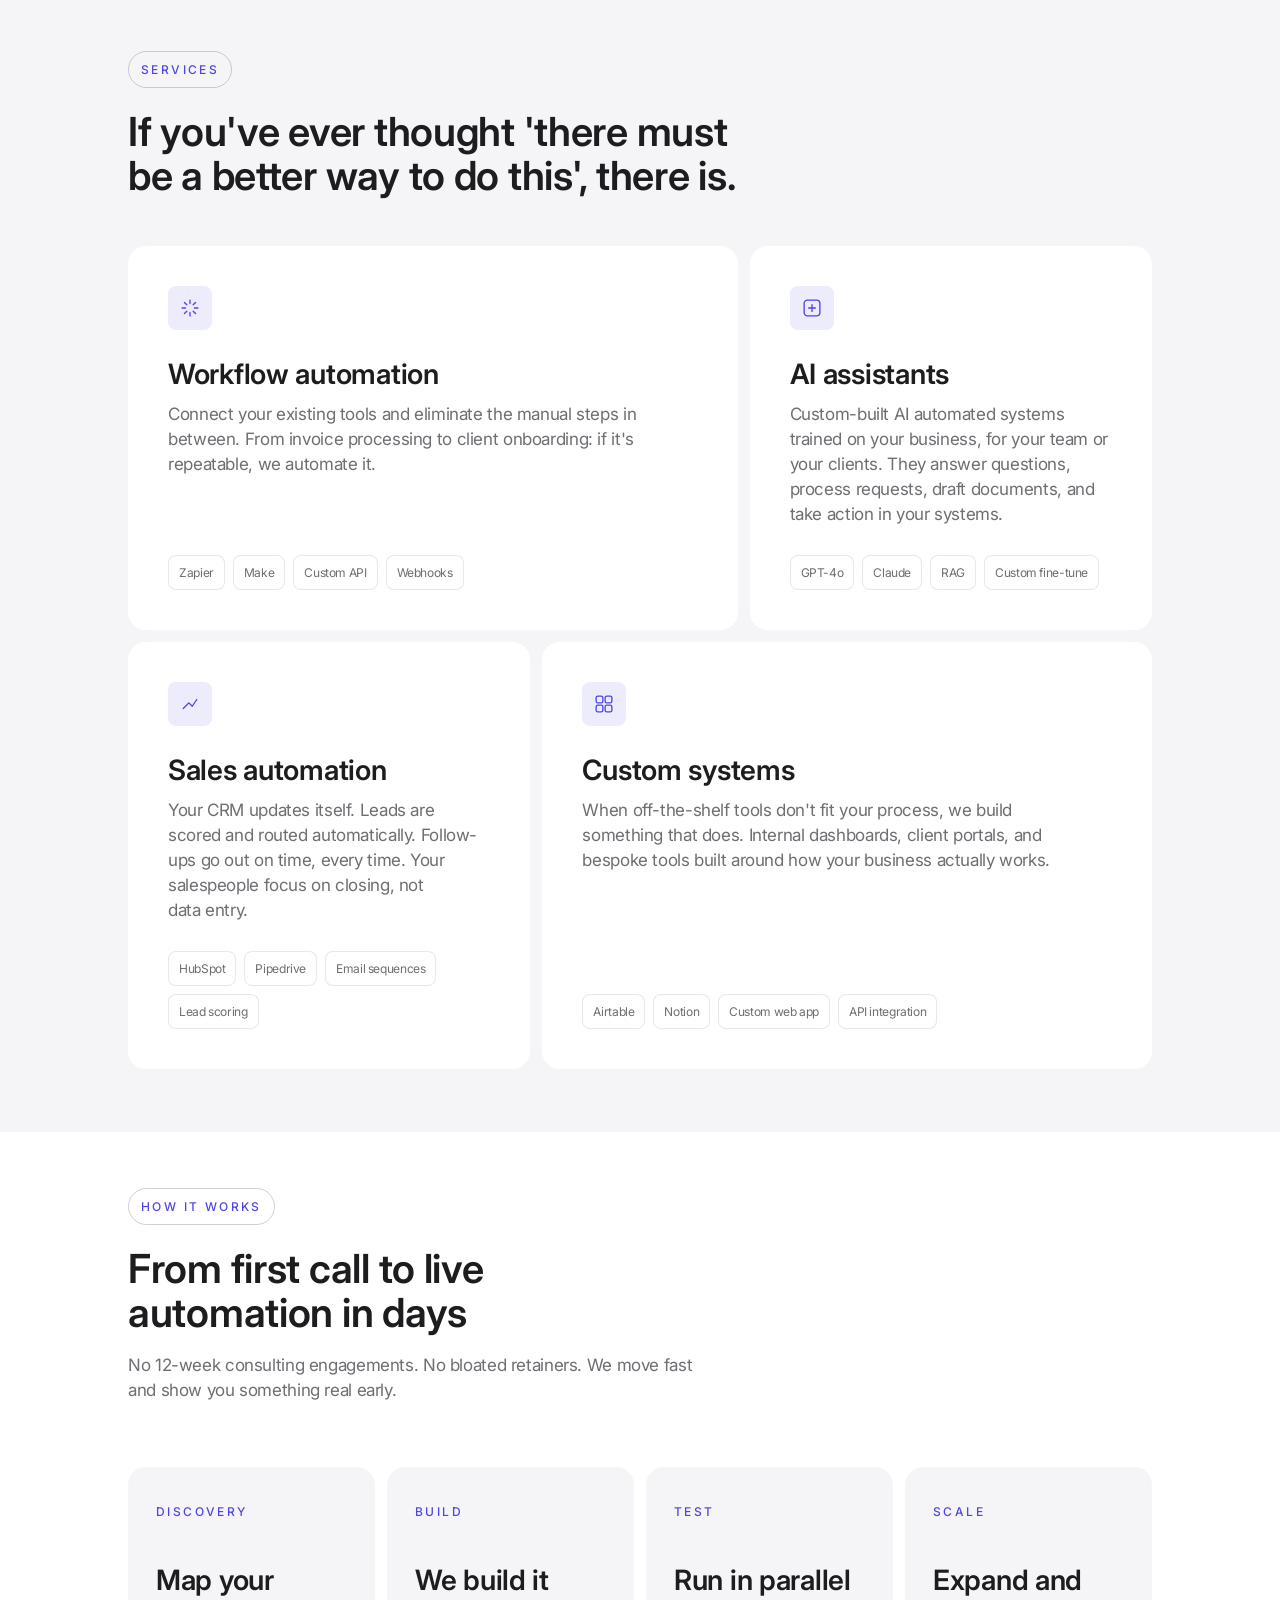
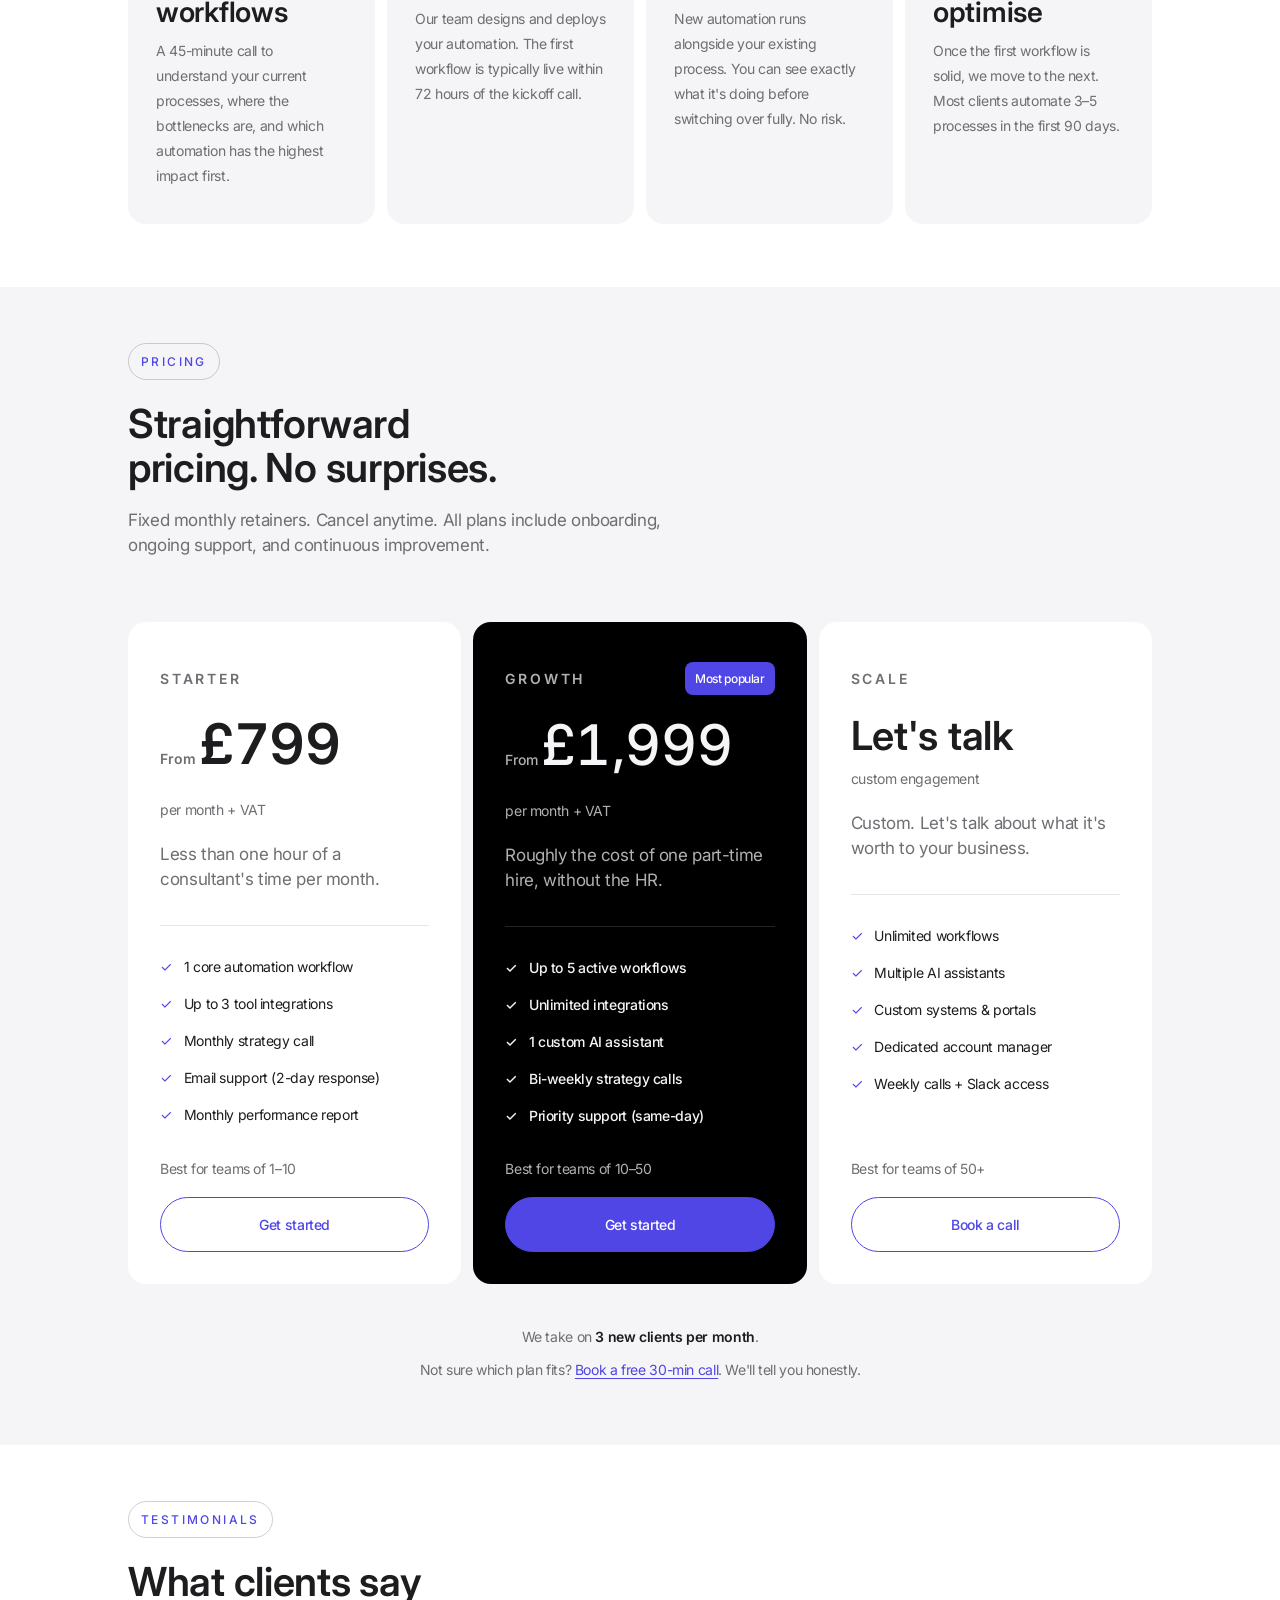
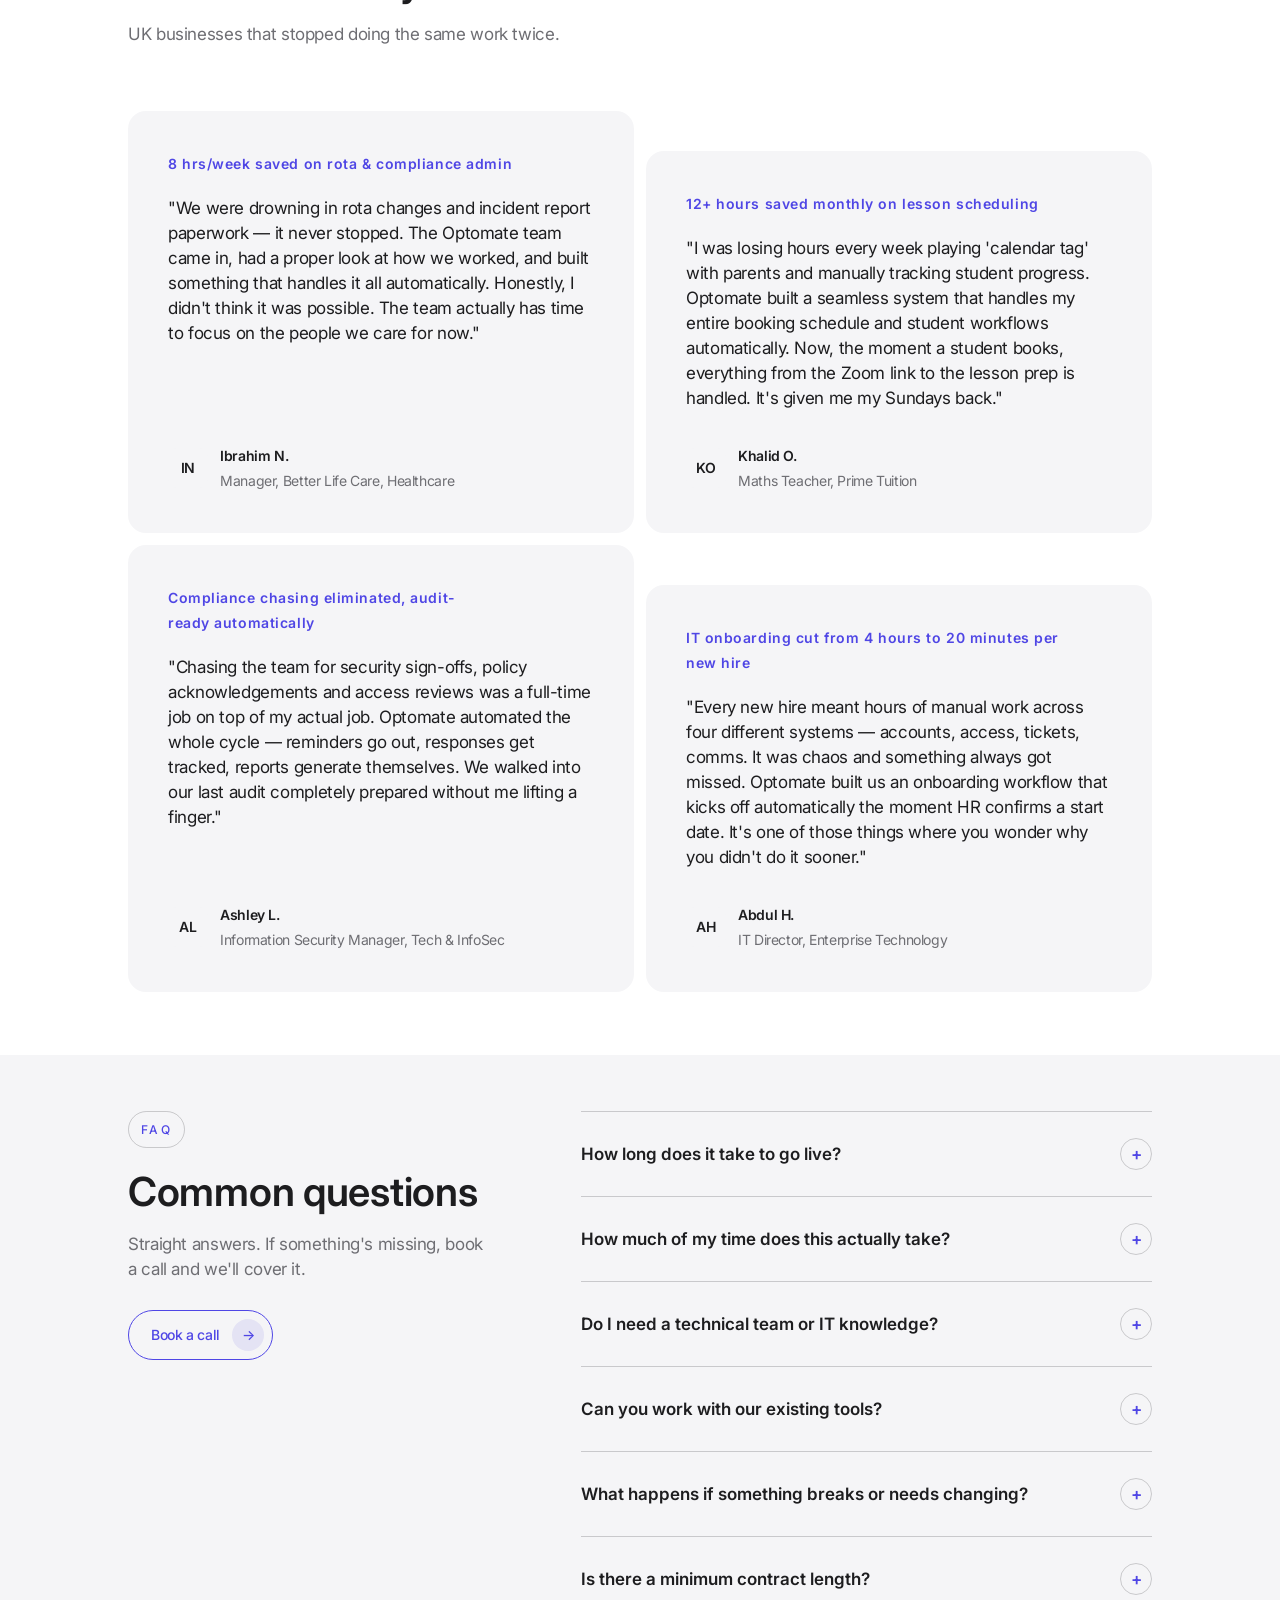
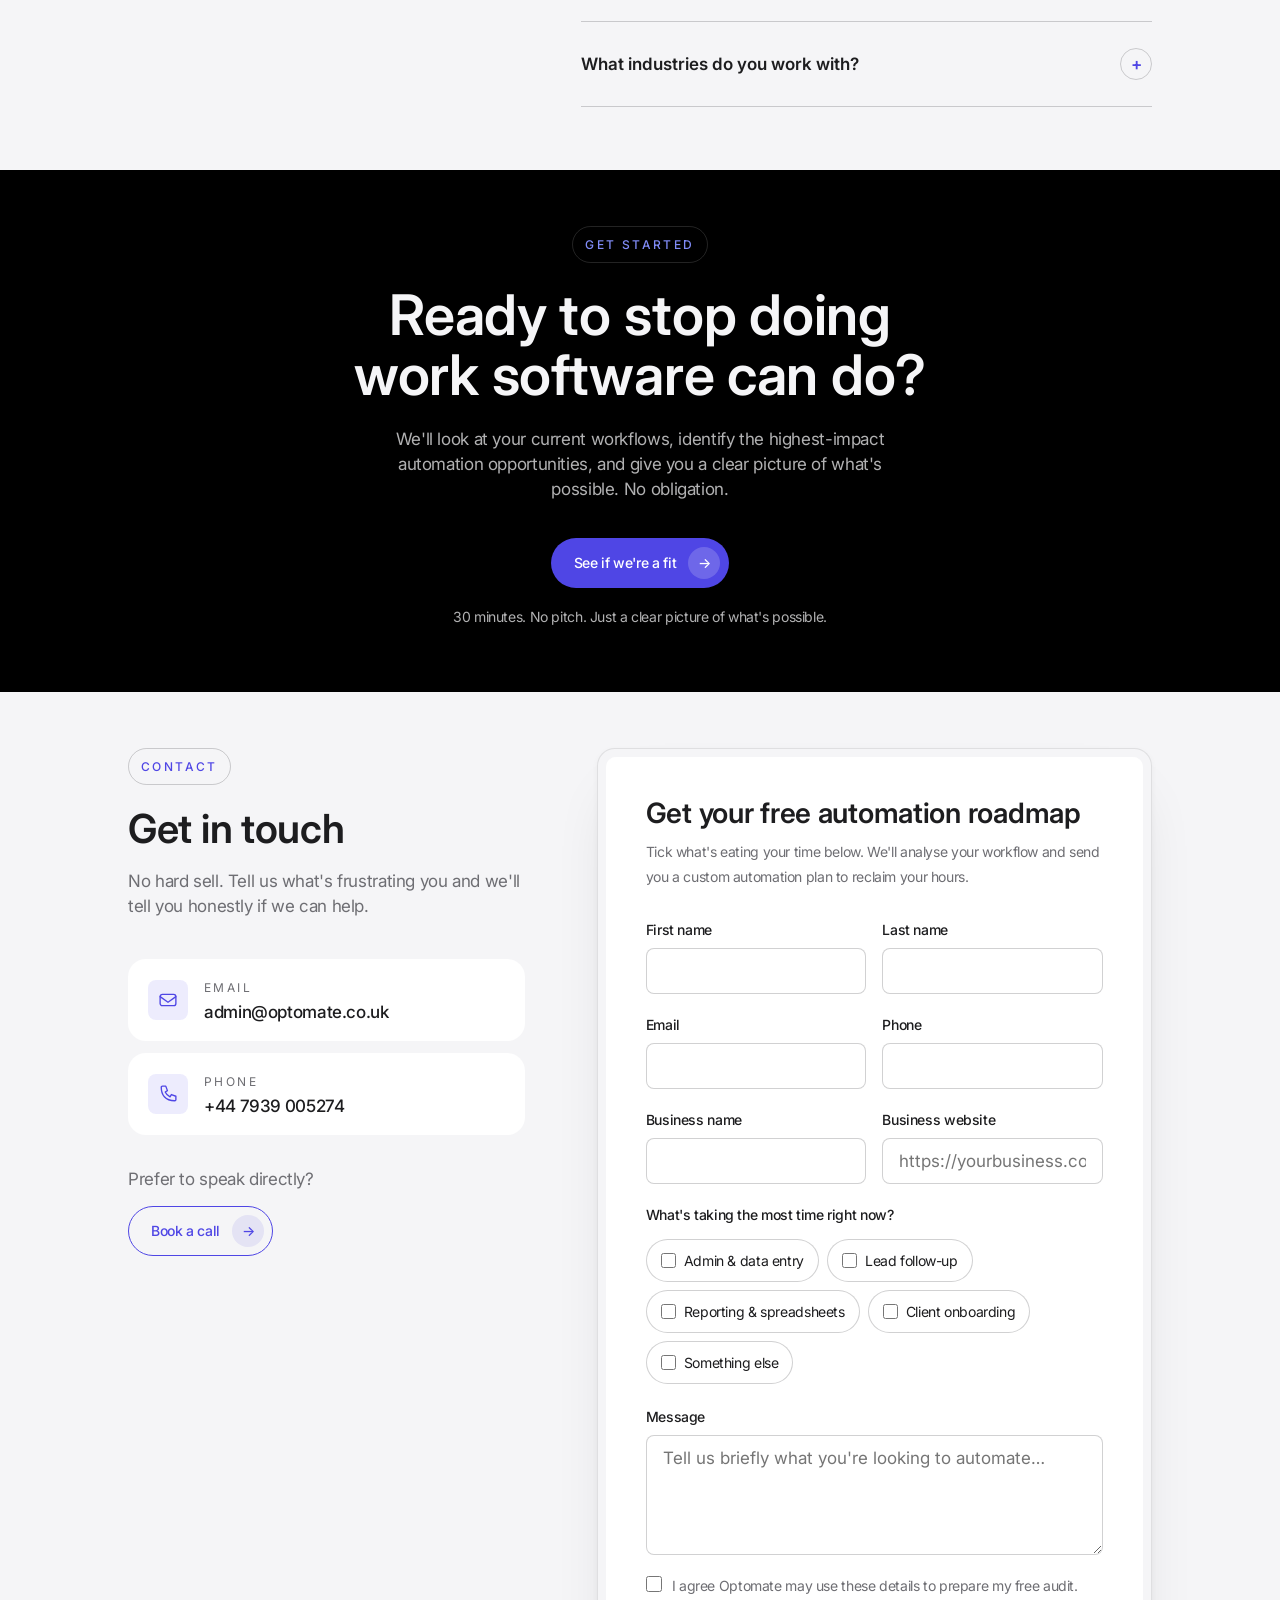
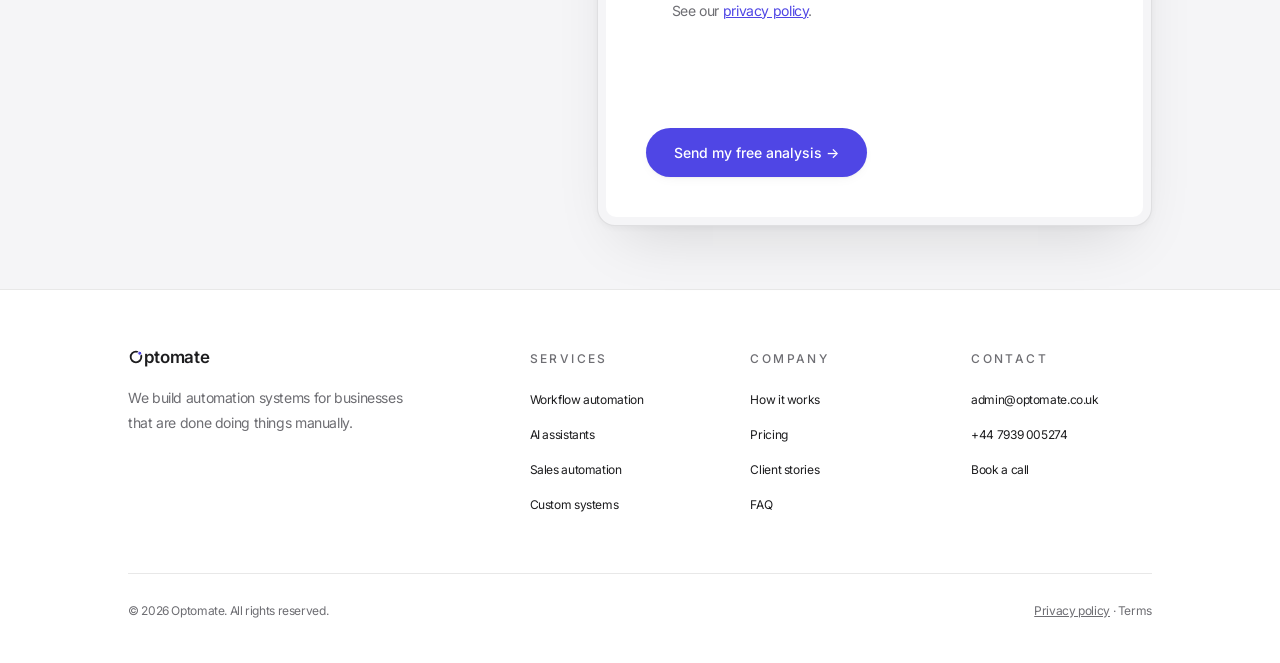
==== commit 5bedd562: "Hero v2: admin-first headline, three task tiles, selected work - Nav: one 'Get a free audit' pill; B" ====
--- a/index.html
+++ b/index.html
@@ -519,6 +519,37 @@
       .svc-card:hover, .js .svc-card.reveal.visible:hover { transform: none; }
     }
 
+    /* ─── Hero v2 ─── */
+    .hv2 { padding: 72px 0 63px; }
+    .hv2-inner { max-width: 1080px; margin: 0 auto; padding: 0 32px; text-align: center; }
+    .hv2-eyebrow { font-size: 15px; font-weight: 600; color: var(--c-accent); margin-bottom: 16px; }
+    .hv2 .hv2-title { font-size: clamp(40px, 6vw, 72px); line-height: 1.05; font-weight: 600; letter-spacing: -1.6px; max-width: 18ch; margin: 0 auto; }
+    .hv2-lede { font-size: 21px; line-height: 30px; color: var(--c-text-muted); max-width: 40ch; margin: 20px auto 0; }
+    .hv2-tiles { list-style: none; display: grid; grid-template-columns: repeat(3, 1fr); gap: var(--tile-gap); margin: 40px 0 32px; text-align: left; }
+    .hv2-tile { background: var(--c-bg-alt); border-radius: 18px; padding: 24px; }
+    .hv2-icon { display: block; width: 24px; height: 24px; color: var(--c-accent); margin-bottom: 16px; }
+    .hv2-tile-title { font-family: var(--font-text); font-size: 19px; line-height: 24px; font-weight: 600; letter-spacing: -0.2px; }
+    .hv2-tile-line { font-size: 15px; line-height: 22px; color: var(--c-text-muted); margin-top: 8px; }
+    .hv2-cta.btn { font-size: 17px; padding: 16px 32px; }
+    .hv2-note { font-size: 14px; color: var(--c-text-muted); margin-top: 16px; }
+    .hv2-work { margin-top: 96px; text-align: left; }
+    .hv2-work-title { font-size: 32px; line-height: 36px; font-weight: 600; }
+    .hv2-cards { list-style: none; display: grid; grid-template-columns: repeat(3, 1fr); gap: var(--tile-gap); margin-top: 24px; }
+    .hv2-card { background: var(--c-bg-alt); border-radius: 18px; padding: 28px; }
+    .hv2-card-dark { background: var(--c-bg-dark); color: var(--c-text-on-dark); }
+    .hv2-card-label { font-size: 14px; color: var(--c-text-muted); }
+    .hv2-card-dark .hv2-card-label, .hv2-card-dark .hv2-card-text { color: var(--c-on-dark-muted); }
+    .hv2-card-title { font-family: var(--font-text); font-size: 21px; line-height: 26px; font-weight: 600; letter-spacing: -0.2px; margin-top: 8px; }
+    .hv2-card-text { font-size: 15px; line-height: 22px; color: var(--c-text-muted); margin-top: 8px; }
+    .hv2-also { font-size: 15px; line-height: 22px; color: var(--c-text-muted); margin-top: 20px; }
+    .hv2 .hero-stats { margin-top: 56px; }
+    @media (max-width: 734px) {
+      .hv2 { padding: 48px 0 56px; }
+      .hv2-inner { padding: 0 16px; }
+      .hv2-tiles, .hv2-cards { grid-template-columns: 1fr; }
+      .hv2-work { margin-top: 64px; }
+    }
+
     /* ─── Integrated logo: mark replaces the "O" ─── */
     .logo { display: inline-flex; align-items: baseline; gap: 0; font-family: var(--font-text); font-size: var(--fs-body); font-weight: 600; letter-spacing: -0.02em; line-height: 1; color: var(--c-text); text-decoration: none; }
     .logo-mark { flex: none; width: 0.94em; height: 0.94em; position: relative; top: calc(0.94em * 0.11); margin-right: -0.02em; }
@@ -537,26 +568,62 @@
       <li><a href="#faq">FAQ</a></li>
     </ul>
     <div class="nav-cta">
-      <a href="https://calendar.app.google/6qkxdLDFYkce58QX7" target="_blank" rel="noopener" class="btn btn-primary">Book a call <span class="btn-icon" aria-hidden="true">→</span></a>
+      <a href="#contact" class="btn btn-primary">Get a free audit</a>
     </div>
   </div>
 </nav>
 
 <main id="main">
-<section class="hero">
-  <div class="container">
-    <div class="hero-grid">
-      <h1 class="reveal">Stop losing hours to work software <em>should handle.</em></h1>
-      <div class="reveal delay-1">
-        <p class="hero-sub">We build automation systems for businesses that are done doing things manually.</p>
-        <div class="hero-actions">
-          <a href="#contact" class="btn btn-primary">Get a free audit <span class="btn-icon" aria-hidden="true">→</span></a>
-          <a href="#process" class="hero-link">See how it works</a>
-        </div>
-        <p class="hero-trust">Trusted by 40+ UK businesses</p>
-      </div>
-    </div>
-    <div class="hero-stats reveal delay-2">
+<section class="hero hv2">
+  <div class="hv2-inner">
+    <p class="hv2-eyebrow">For UK small businesses</p>
+    <h1 class="hv2-title">AI that does your admin, so you can run your business.</h1>
+    <p class="hv2-lede">We set up and run AI automations for the work that eats your week. Built for you, live in days.</p>
+    <ul class="hv2-tiles">
+        <li class="hv2-tile">
+          <svg class="hv2-icon" viewBox="0 0 24 24" width="24" height="24" fill="none" stroke="currentColor" stroke-width="1.8" stroke-linecap="round" stroke-linejoin="round" aria-hidden="true"><path d="M21 12a8 8 0 0 1-11.6 7.1L4 20l1-4.6A8 8 0 1 1 21 12z"/><path d="M8.5 11h7M8.5 14h4"/></svg>
+          <h2 class="hv2-tile-title">Reply to every new enquiry</h2>
+          <p class="hv2-tile-line">Every call, email and form gets a fast answer, day or night.</p>
+        </li>
+        <li class="hv2-tile">
+          <svg class="hv2-icon" viewBox="0 0 24 24" width="24" height="24" fill="none" stroke="currentColor" stroke-width="1.8" stroke-linecap="round" stroke-linejoin="round" aria-hidden="true"><path d="M7 3h7l4 4v14H7z"/><path d="M14 3v4h4"/><path d="M10 12h5M10 16h5"/></svg>
+          <h2 class="hv2-tile-title">Send quotes, chase invoices</h2>
+          <p class="hv2-tile-line">Quotes go out the same day. Unpaid invoices get followed up for you.</p>
+        </li>
+        <li class="hv2-tile">
+          <svg class="hv2-icon" viewBox="0 0 24 24" width="24" height="24" fill="none" stroke="currentColor" stroke-width="1.8" stroke-linecap="round" stroke-linejoin="round" aria-hidden="true"><rect x="3" y="4" width="18" height="16" rx="2"/><path d="M3 9h18M9 9v11"/></svg>
+          <h2 class="hv2-tile-title">Keep your records up to date</h2>
+          <p class="hv2-tile-line">No more copying between apps. Your CRM and sheets stay current.</p>
+        </li>
+    </ul>
+    <a href="#contact" class="btn btn-primary hv2-cta">Get a free audit</a>
+    <p class="hv2-note">Free, no obligation · Trusted by 40+ UK businesses</p>
+  </div>
+
+  <div class="hv2-inner hv2-work">
+    <h2 class="hv2-work-title">Selected work</h2>
+    <ul class="hv2-cards">
+        <li class="hv2-card hv2-card-dark">
+          <p class="hv2-card-label">London electrician</p>
+          <h3 class="hv2-card-title">Aurora Electricals</h3>
+          <p class="hv2-card-text">Website, lead capture and the automation systems behind them.</p>
+        </li>
+        <li class="hv2-card">
+          <p class="hv2-card-label">Youth tech initiative</p>
+          <h3 class="hv2-card-title">The Youth Puzzle Organisation</h3>
+          <p class="hv2-card-text">Every piece of its software and its automated processes.</p>
+        </li>
+        <li class="hv2-card">
+          <p class="hv2-card-label">Online wedding-planning service</p>
+          <h3 class="hv2-card-title">AroosaHub</h3>
+          <p class="hv2-card-text">Software and automations for the business.</p>
+        </li>
+    </ul>
+    <p class="hv2-also">Also: automated onboarding and offboarding for global tech companies, and lead-generation systems that find businesses ready to buy.</p>
+  </div>
+
+  <div class="hv2-inner">
+    <div class="hero-stats">
       <div>
         <div class="stat-val">40+</div>
         <div class="stat-label">Hours saved per client, per week</div>
@@ -568,13 +635,6 @@
       <div>
         <div class="stat-val">150+</div>
         <div class="stat-label">Workflows automated to date</div>
-      </div>
-    </div>
-    <div class="hero-media bezel reveal delay-2">
-      <div class="bezel-core">
-        <video class="hero-video" autoplay loop muted playsinline preload="metadata" poster="poster.jpg" aria-hidden="true">
-          <source src="moz33xcm-b_f_a_c_bc_f_efc_da_video_mp_.mp4" type="video/mp4">
-        </video>
       </div>
     </div>
   </div>
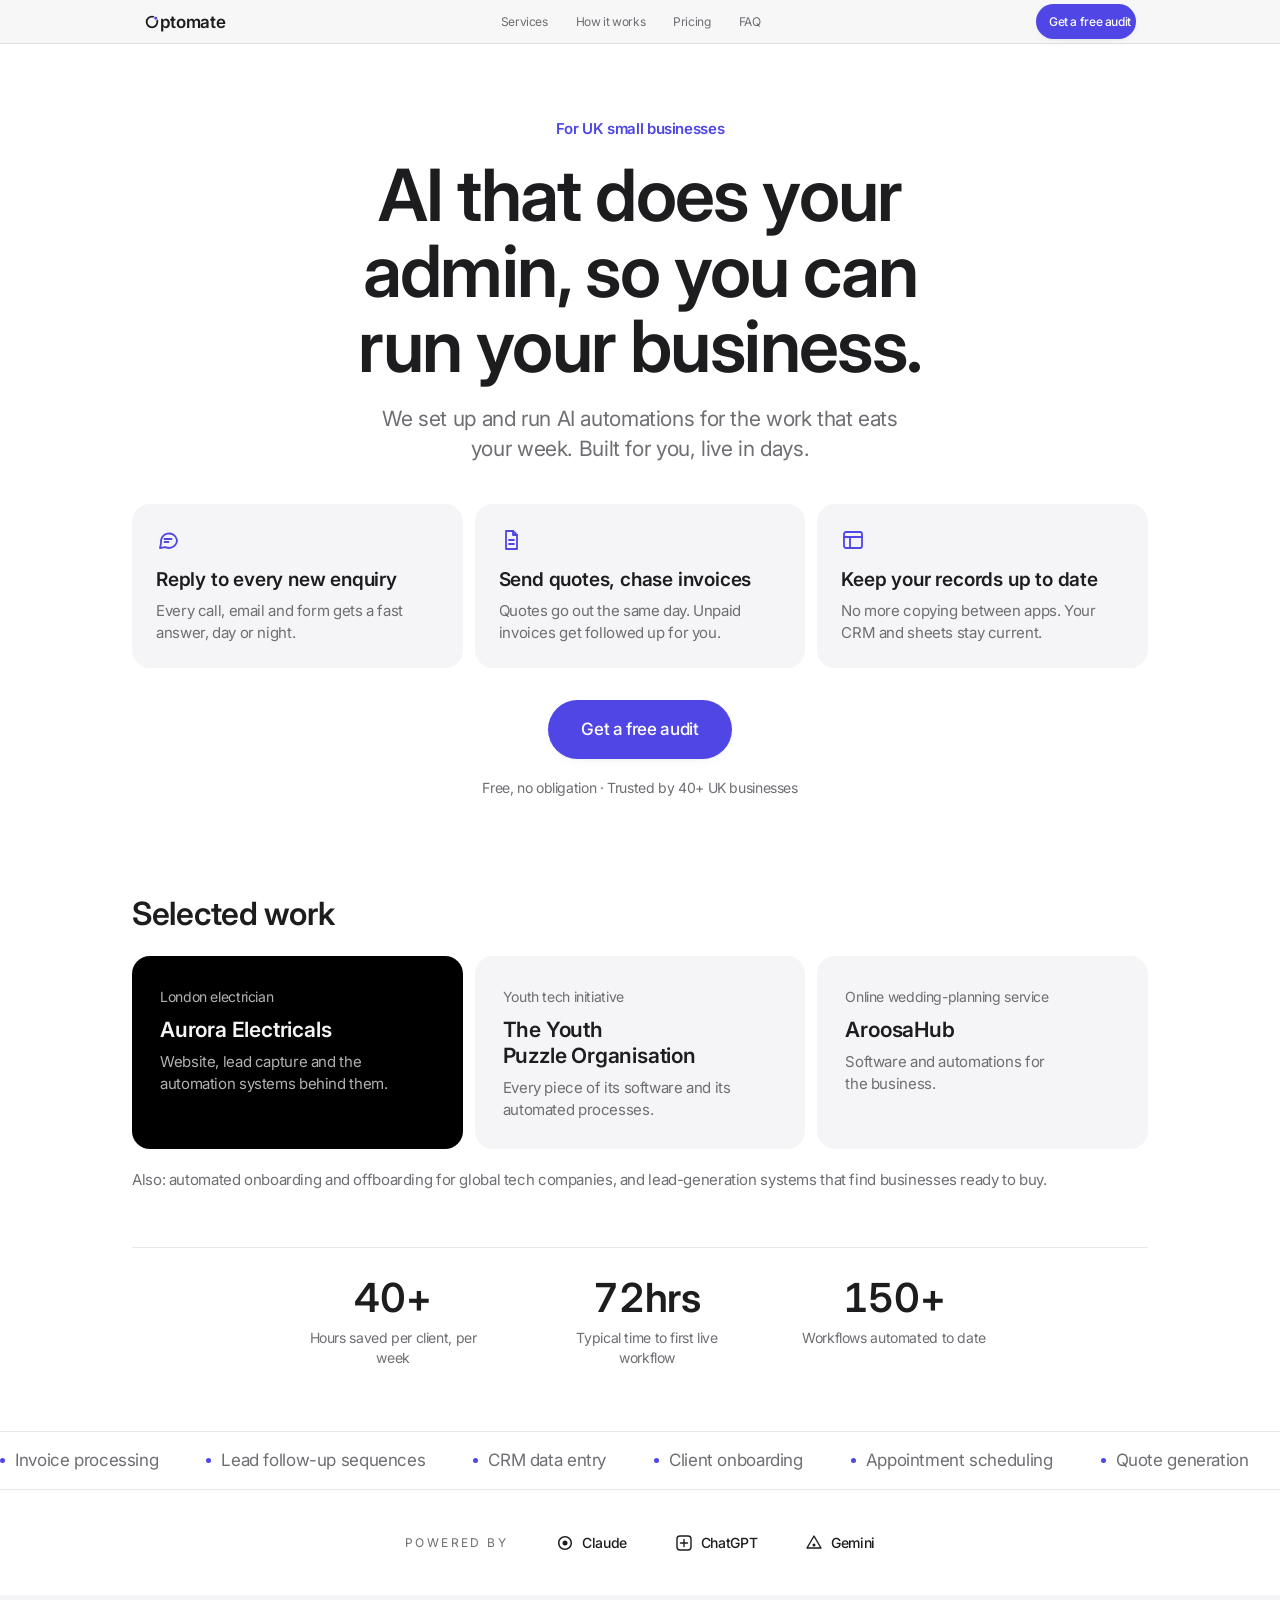
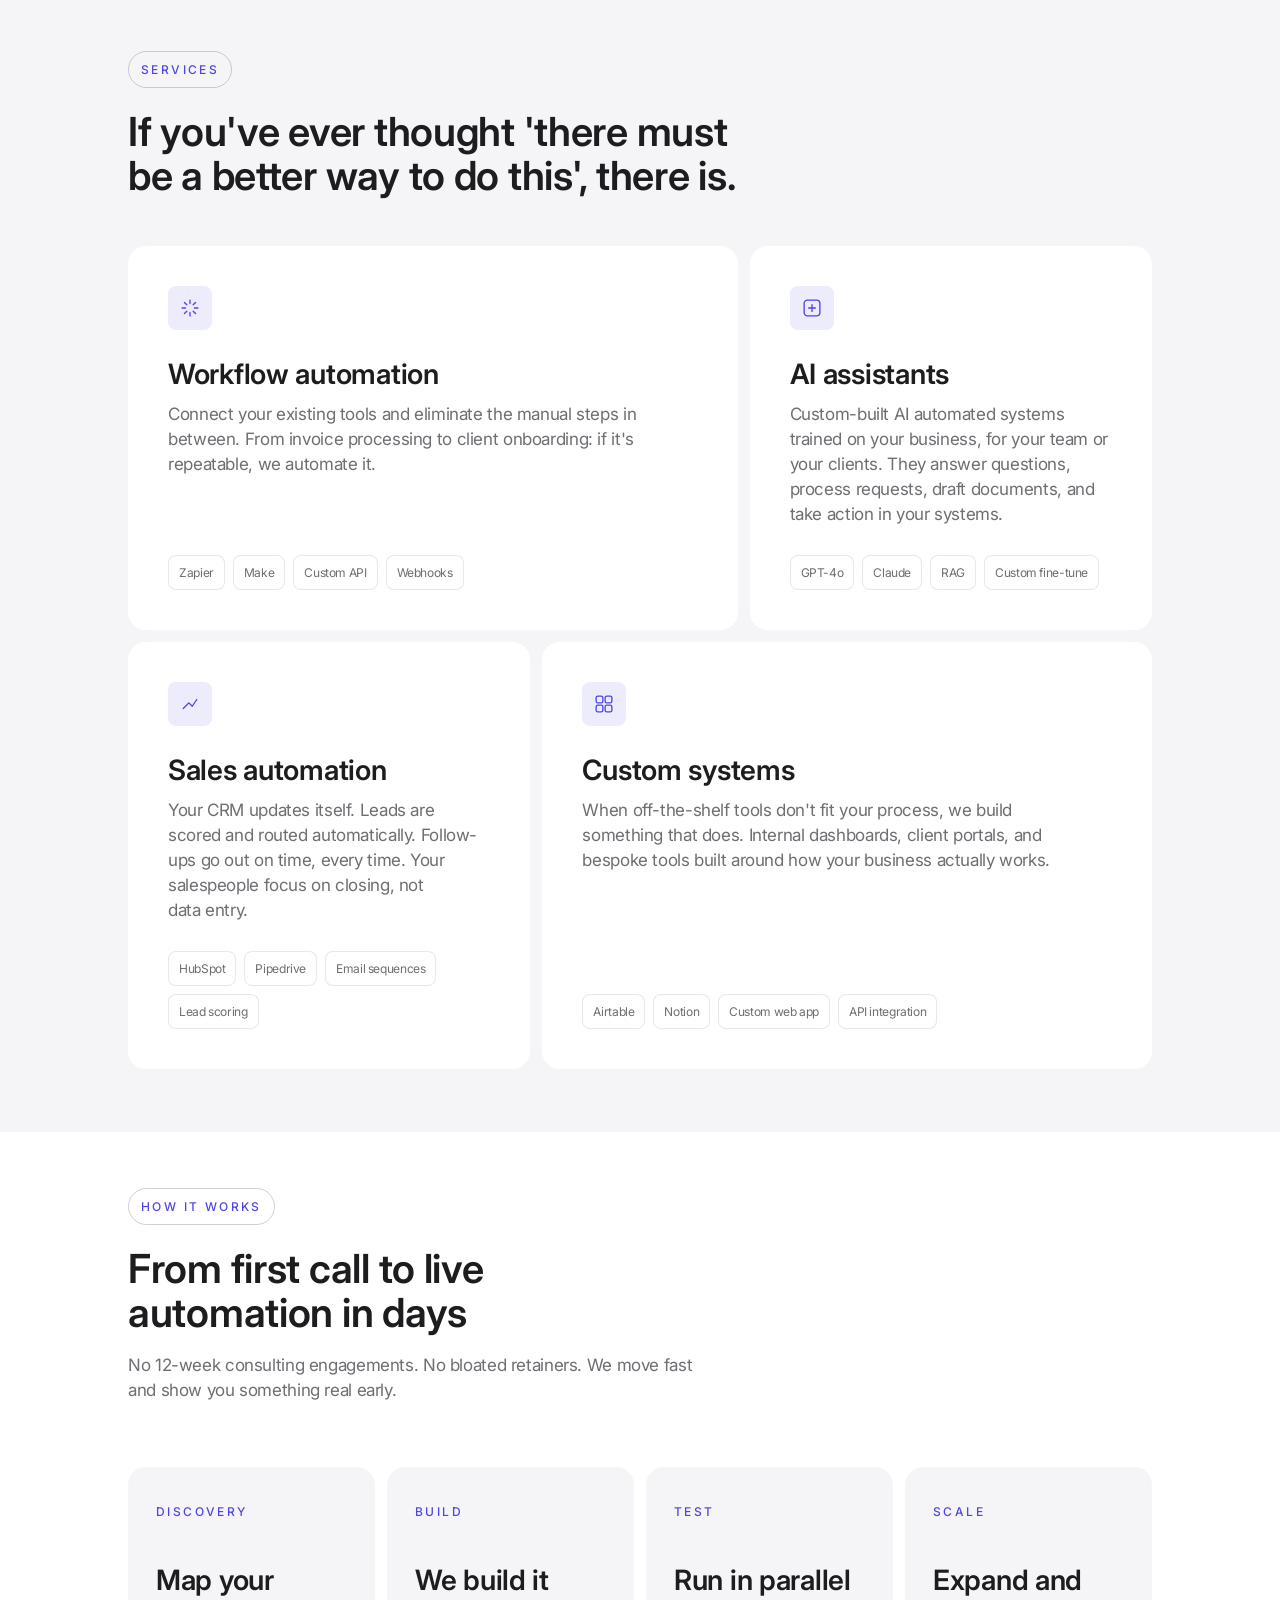
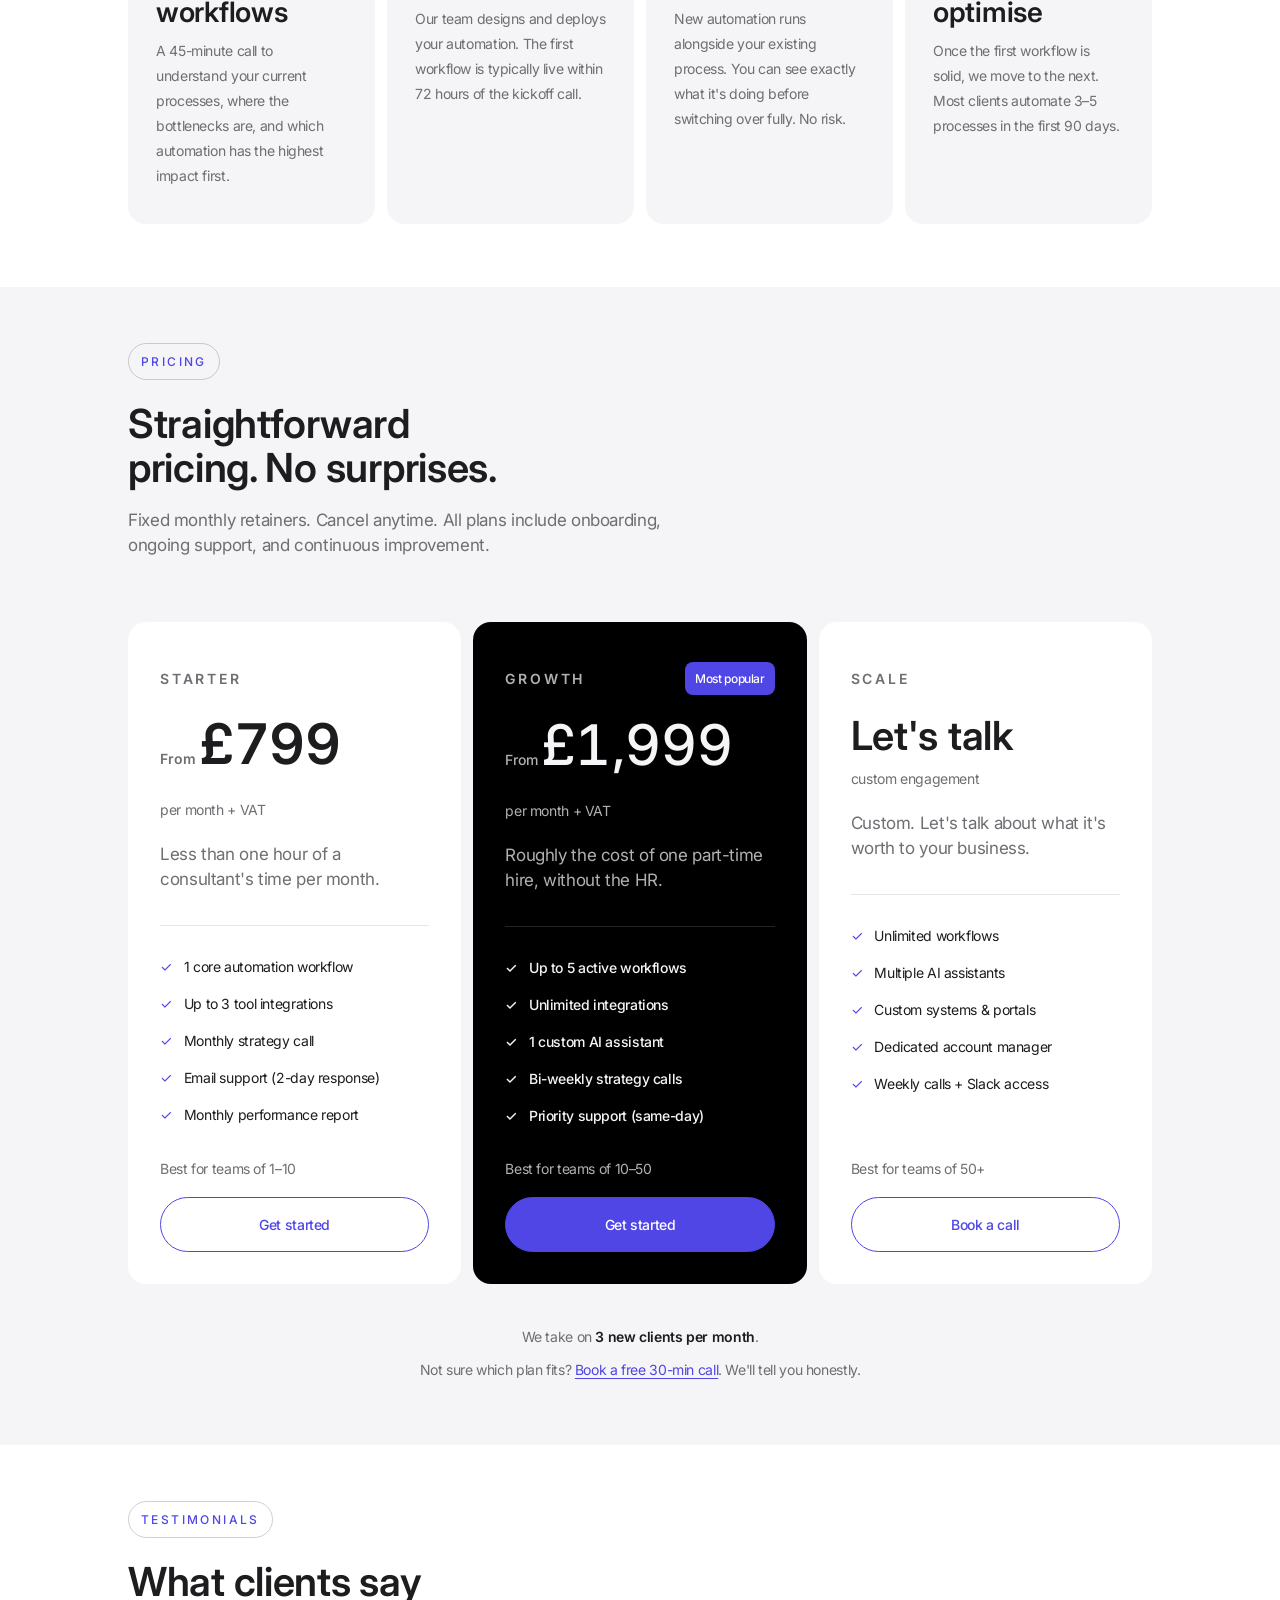
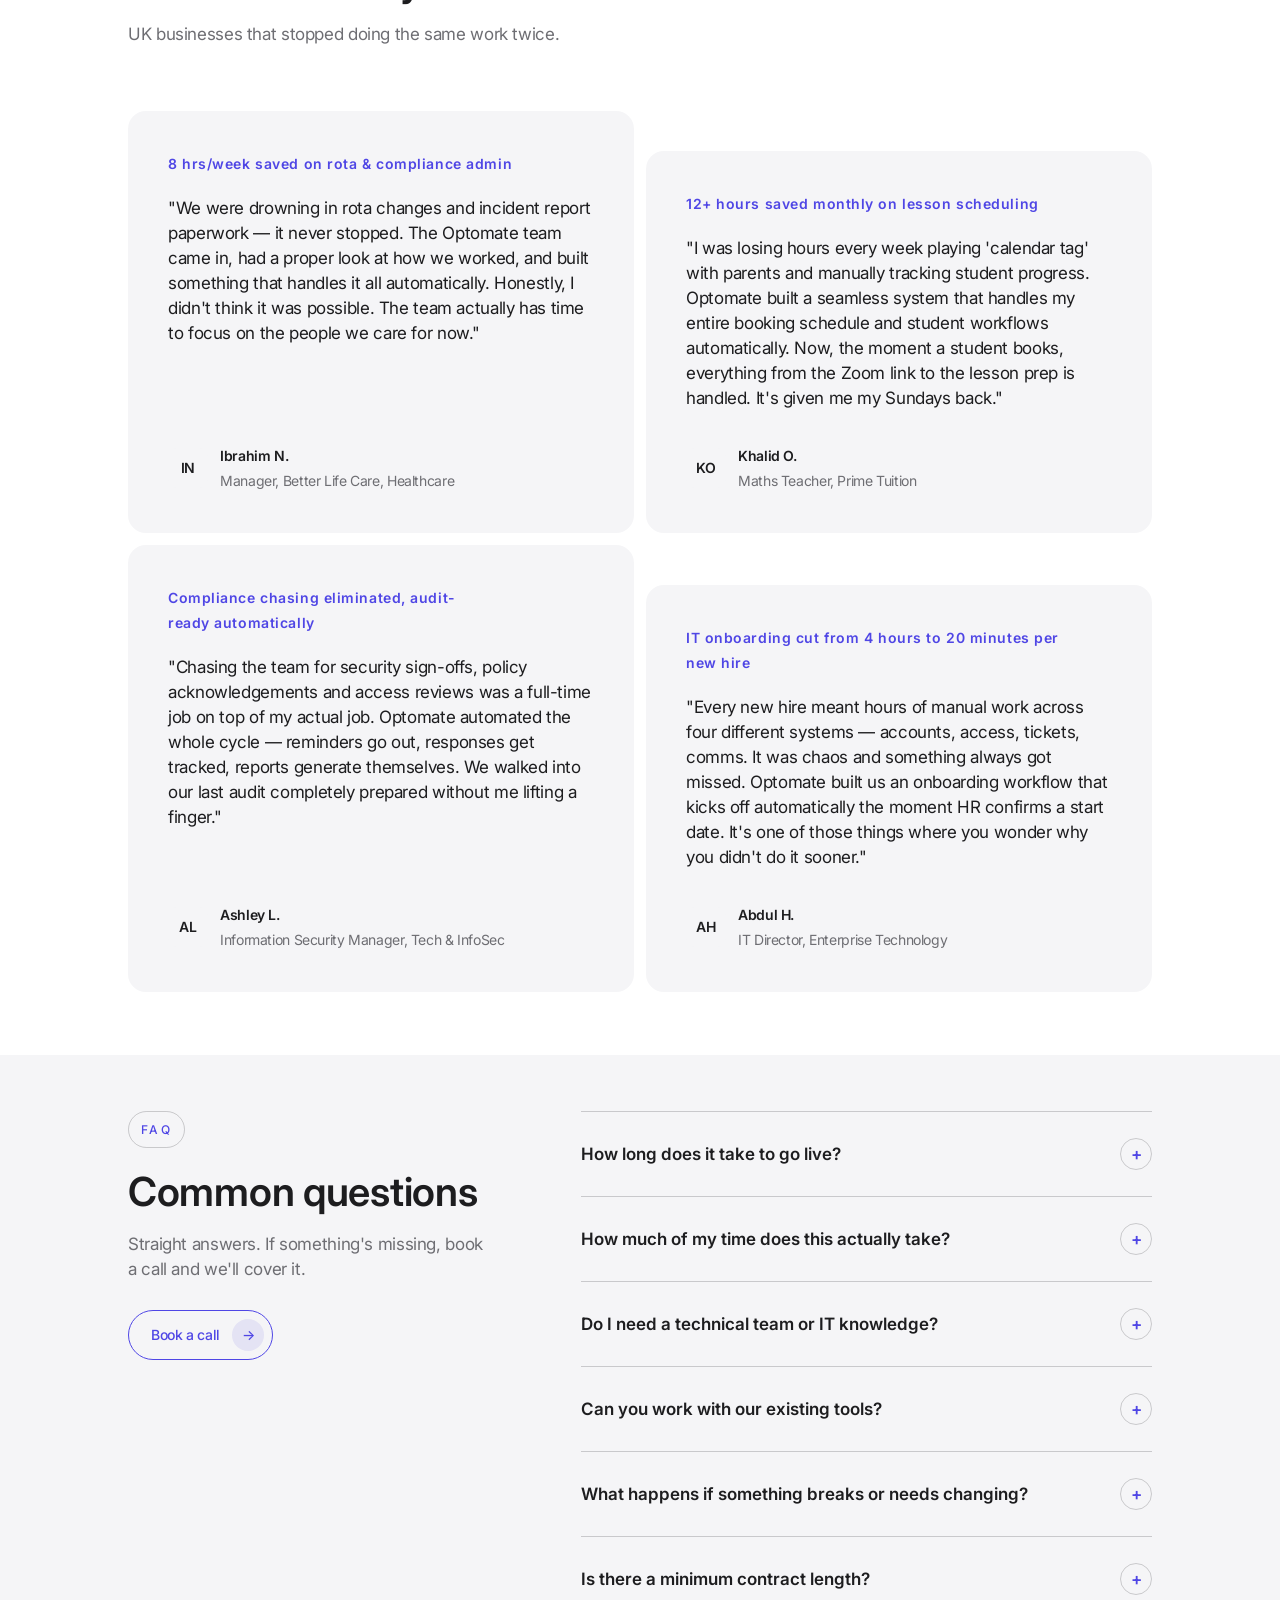
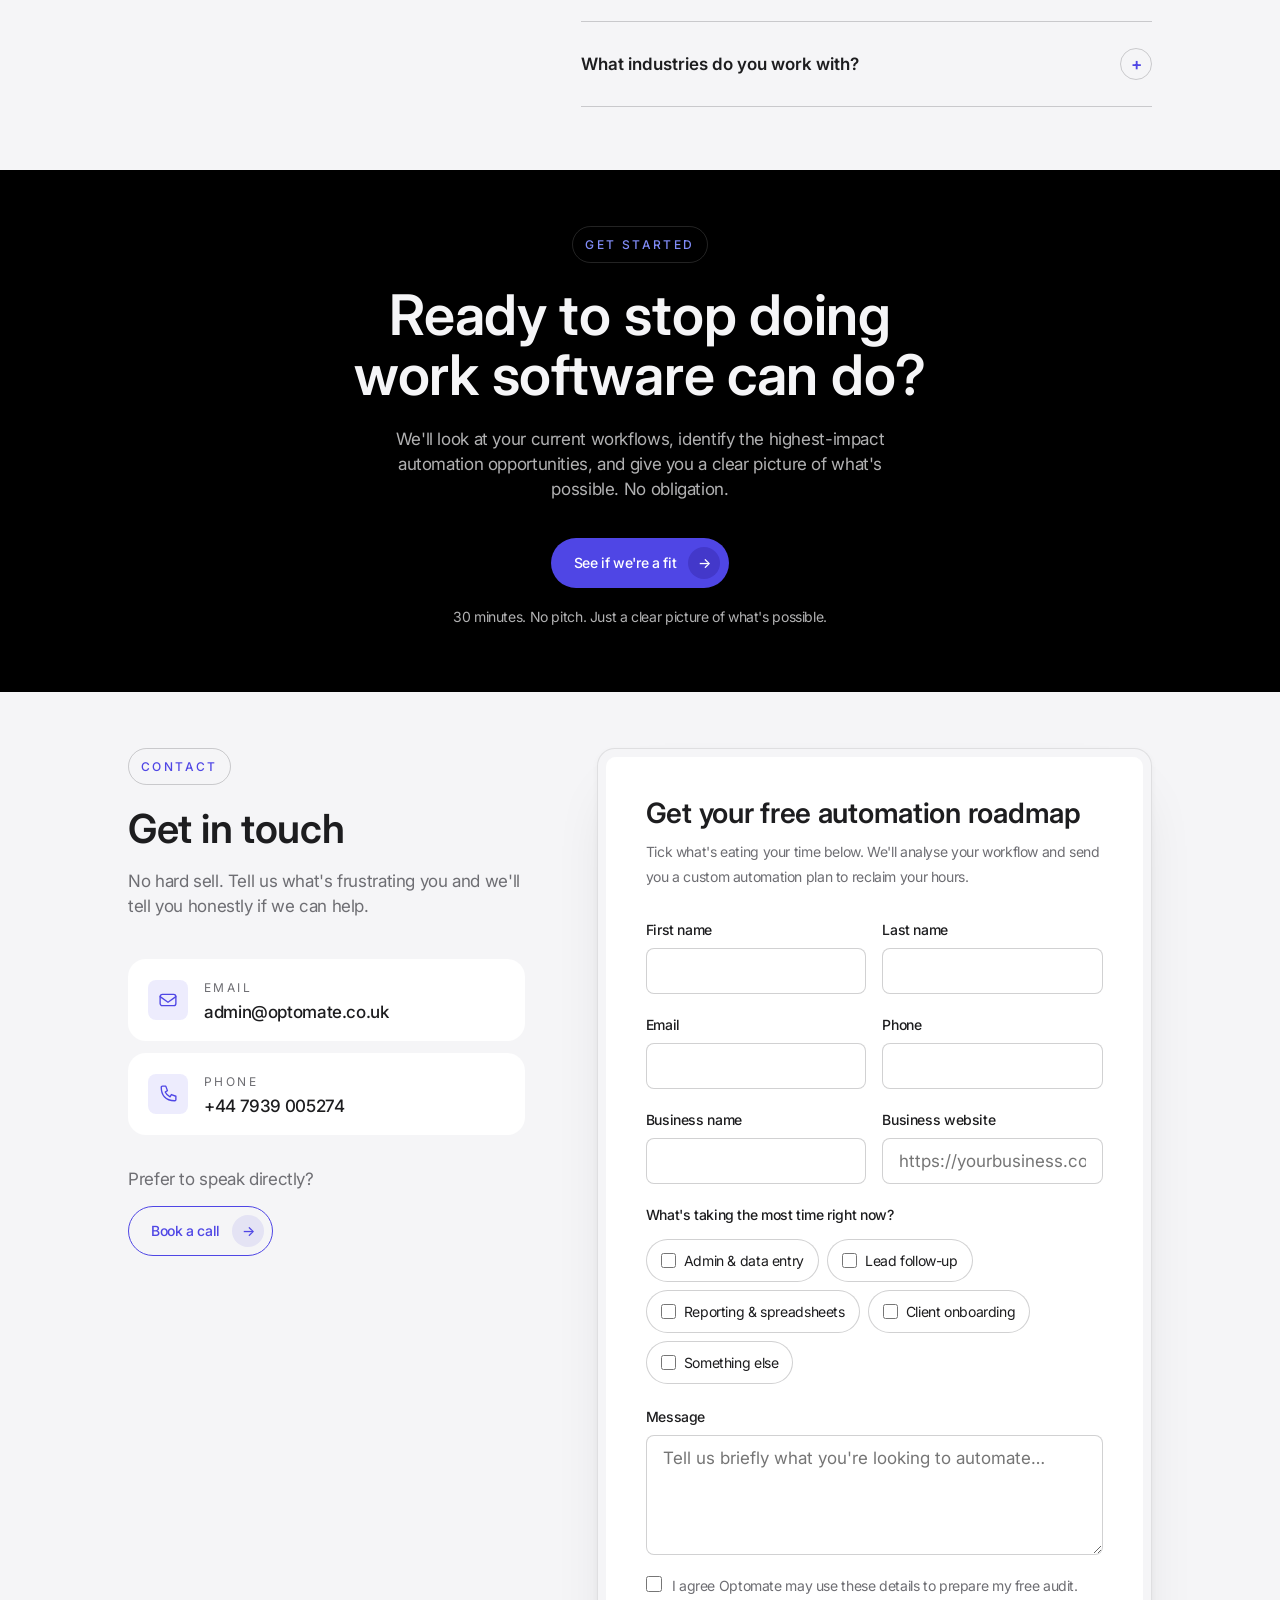
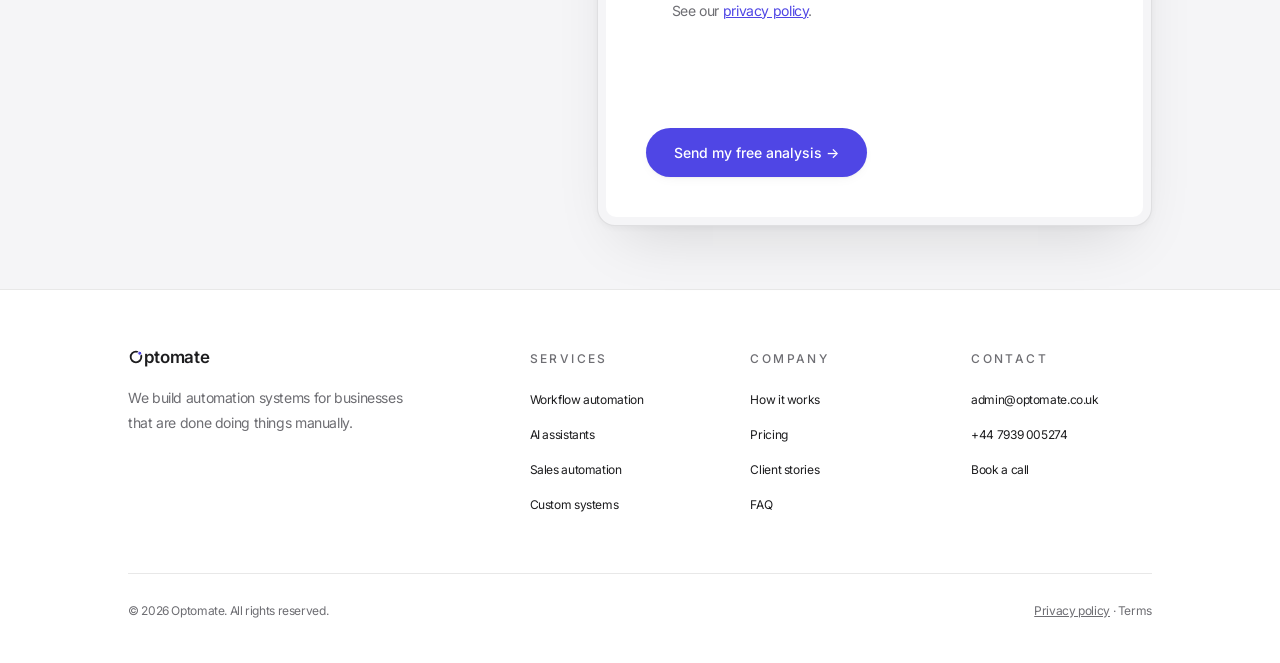
==== commit 3d8f4210: "Raise CTA arrow icon contrast to 7.9:1 White arrow on --c-accent-hover instead of white 18% over acc" ====
--- a/index.html
+++ b/index.html
@@ -147,7 +147,7 @@
     .btn:hover .btn-icon { transform: translate(3px, -1px) scale(1.05); }
     .btn-primary { background: var(--accent); color: var(--on-accent); box-shadow: var(--shadow-sm); }
     .btn-primary:hover { background: var(--accent-hover); }
-    .btn-primary .btn-icon { background: var(--c-on-accent-soft); }
+    .btn-primary .btn-icon { background: var(--c-accent-hover); }
     .btn-outline { background: transparent; color: var(--c-link); border-color: var(--c-link); padding: 12px 22px; }
     .btn-outline:hover { background: var(--c-accent-soft); }
     .btn-outline.has-icon { padding: 8px 8px 8px 22px; }
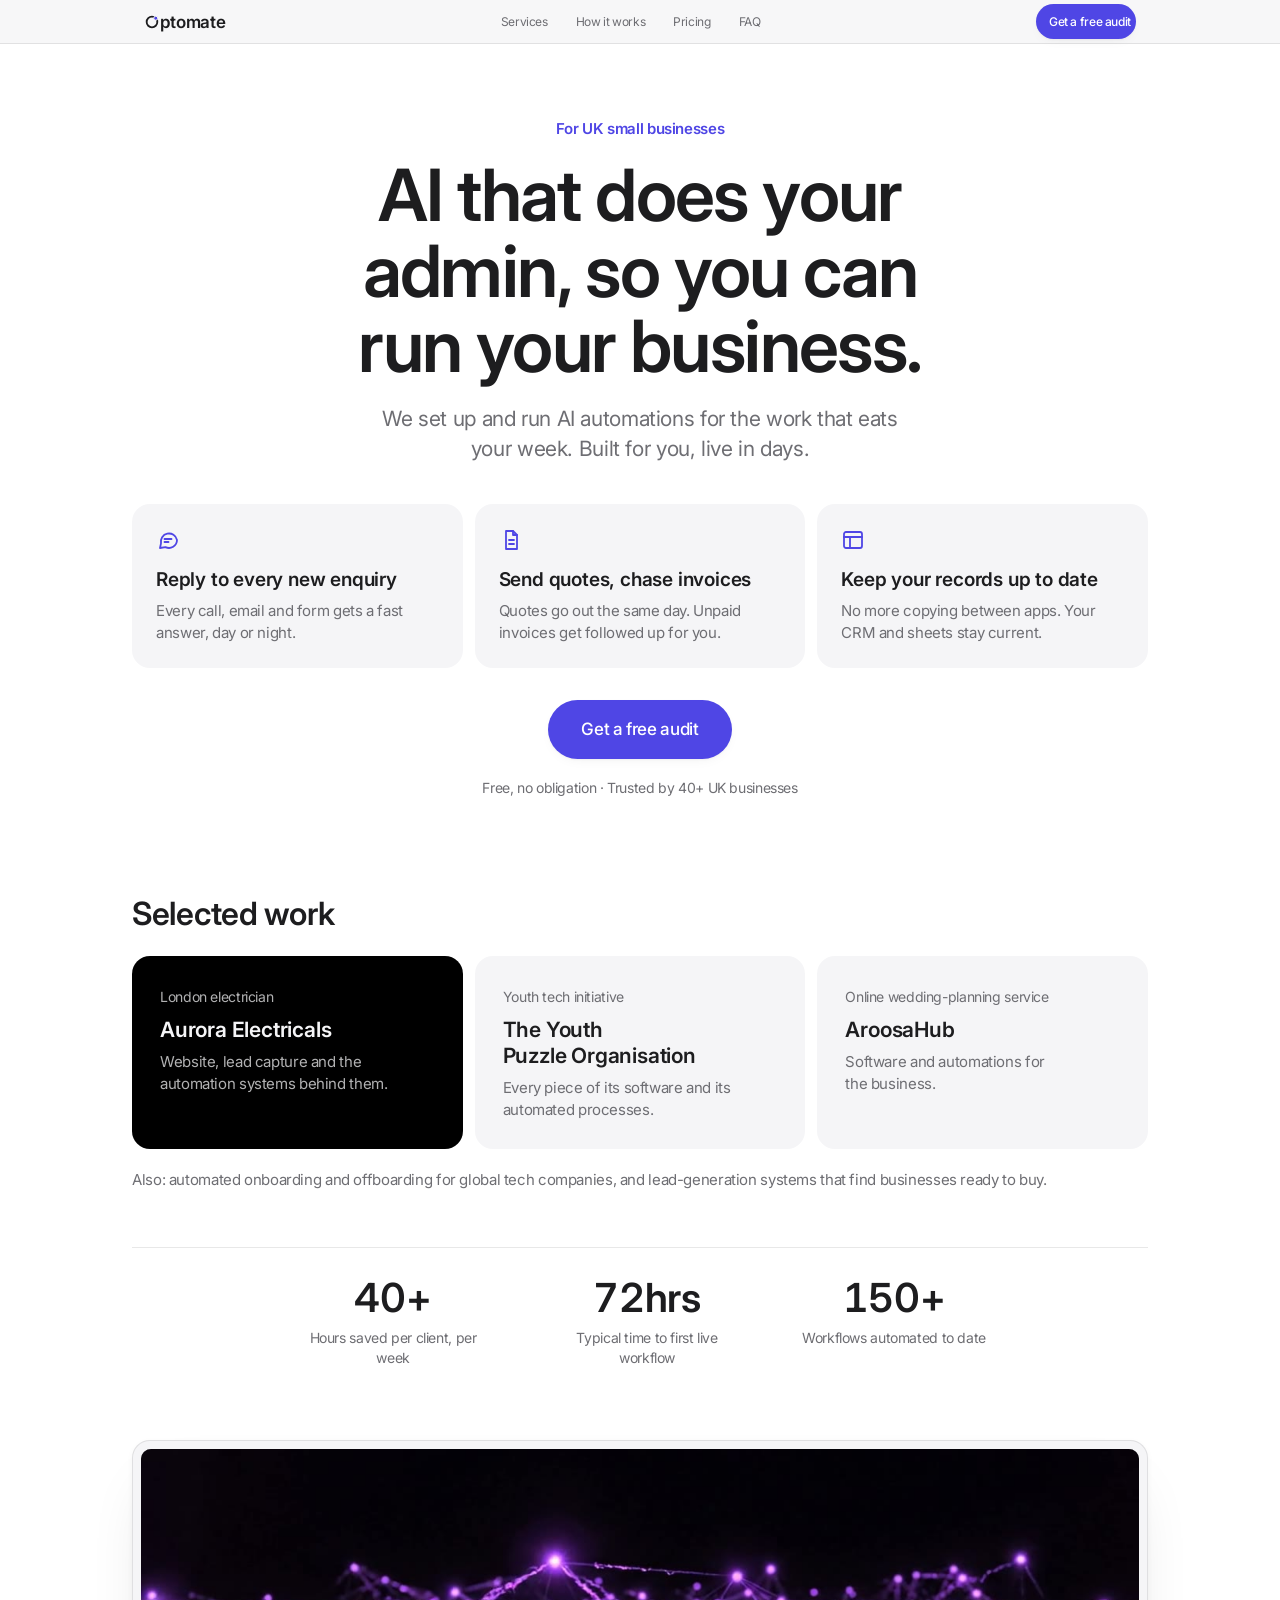
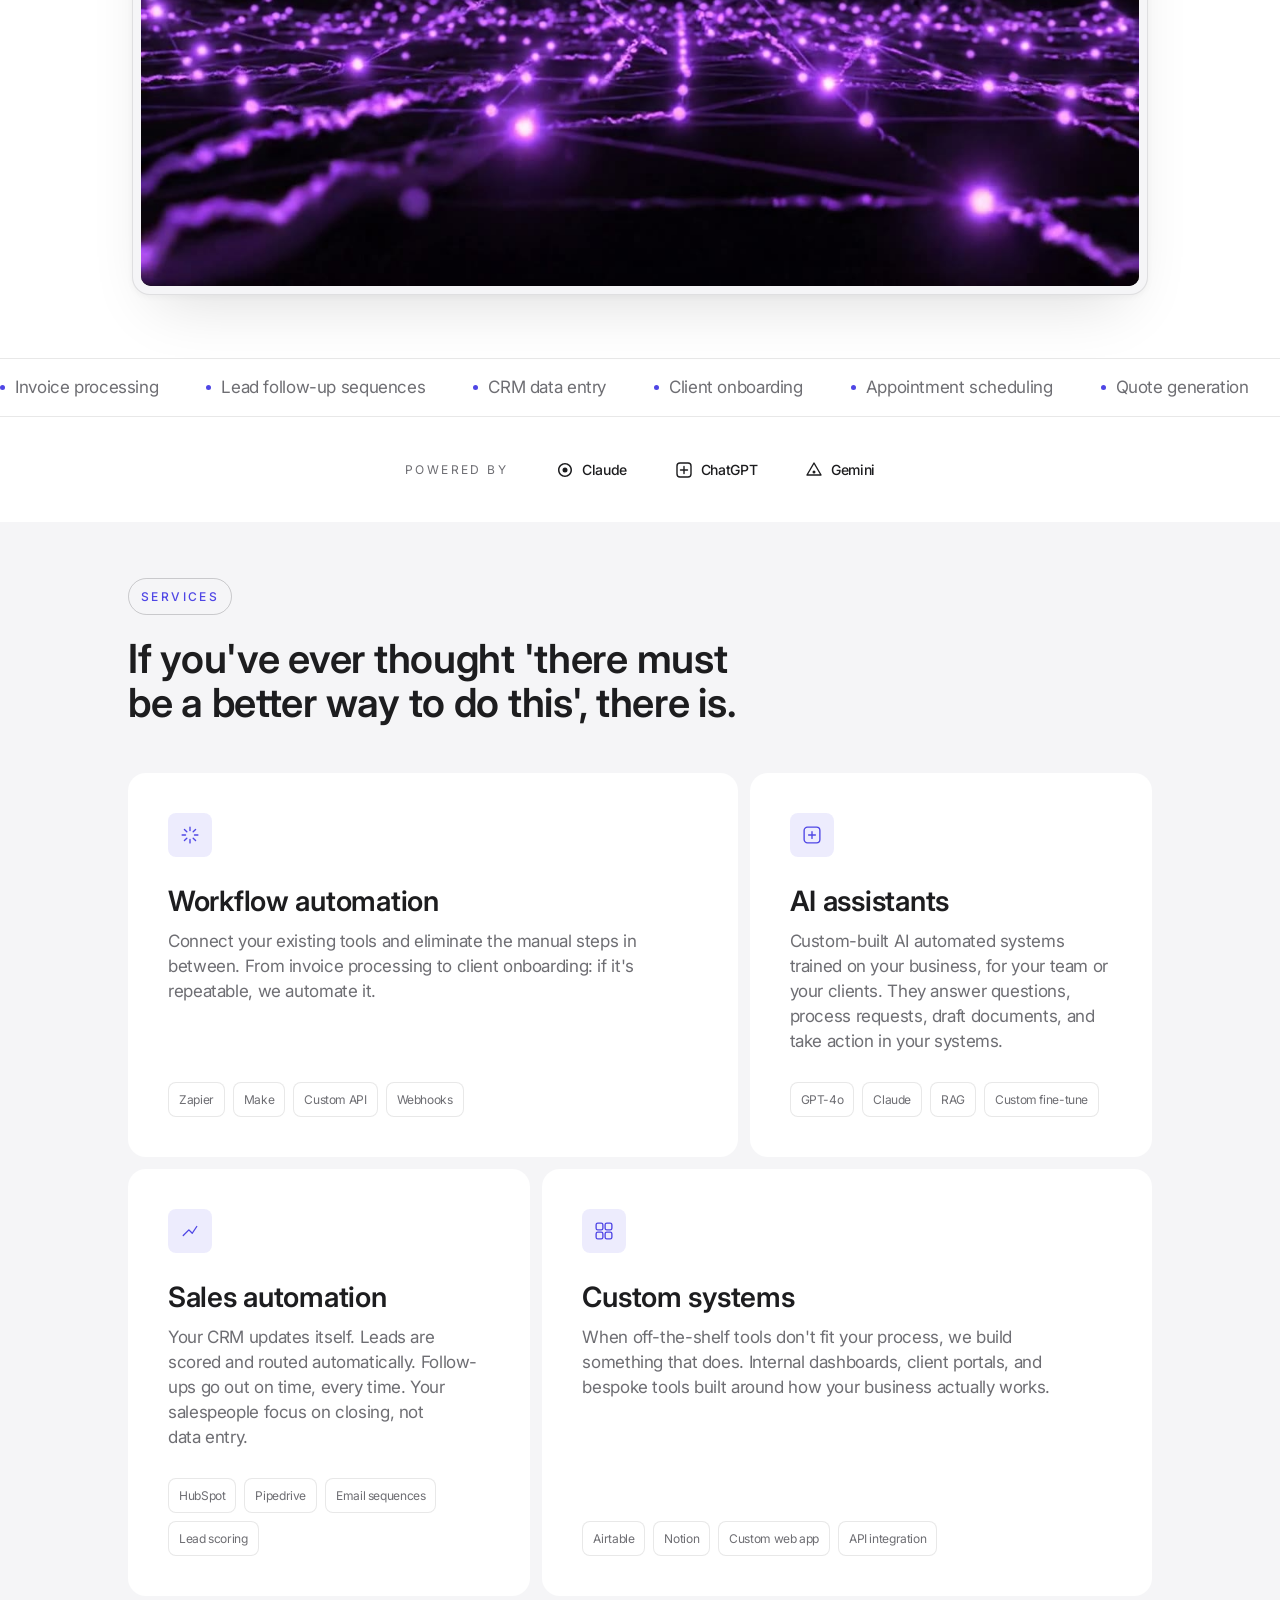
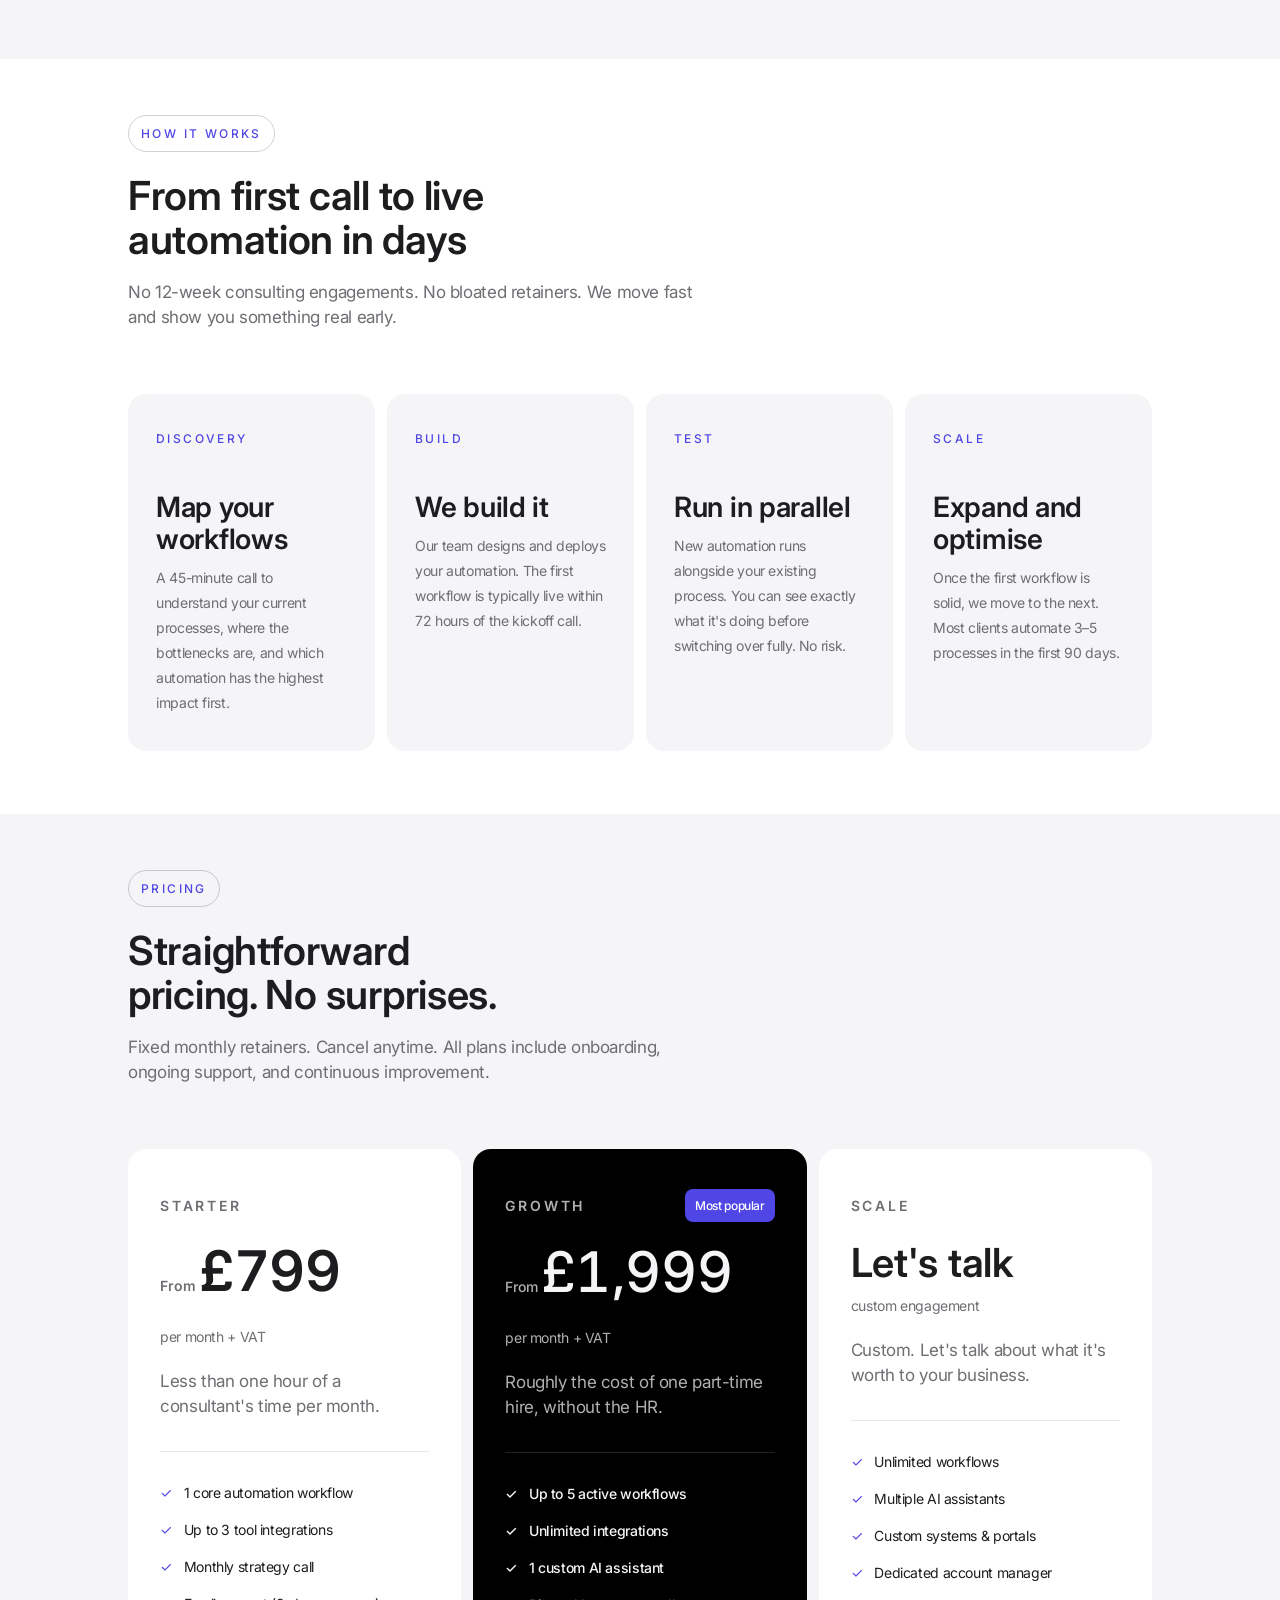
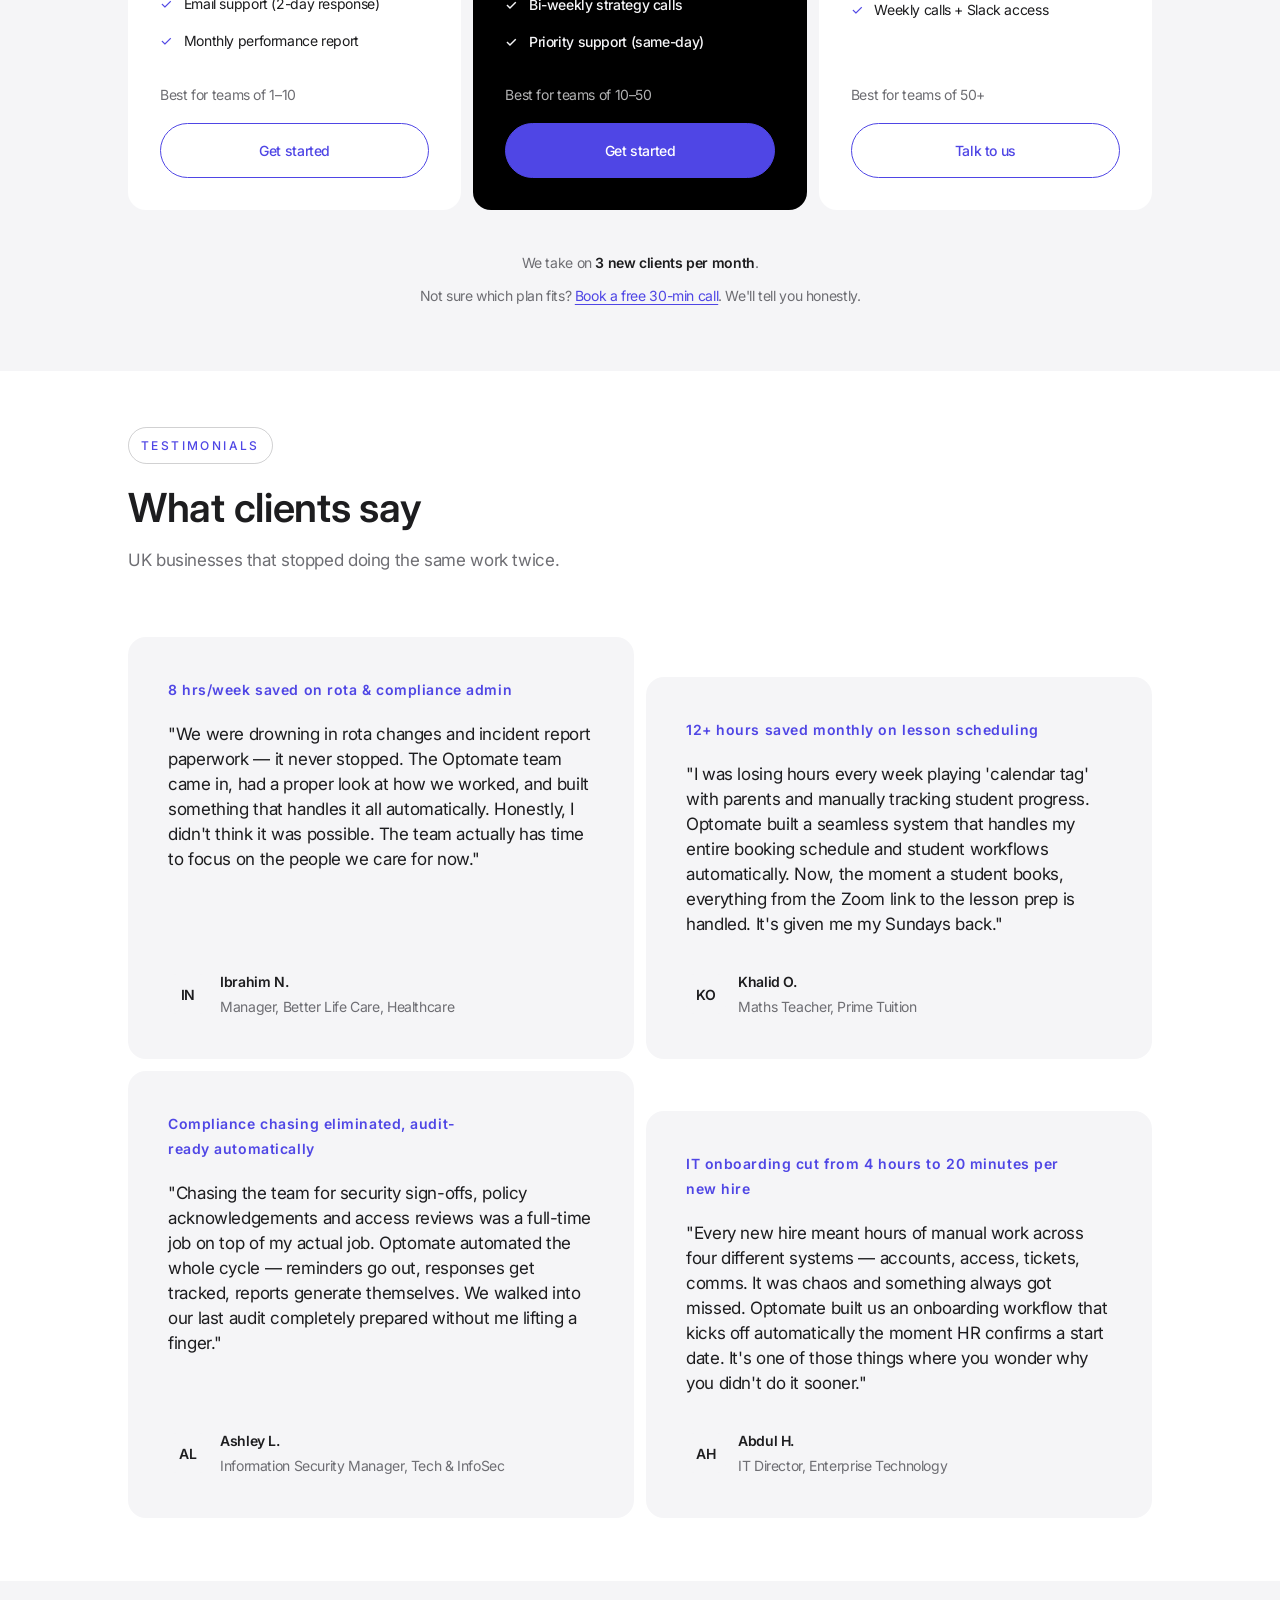
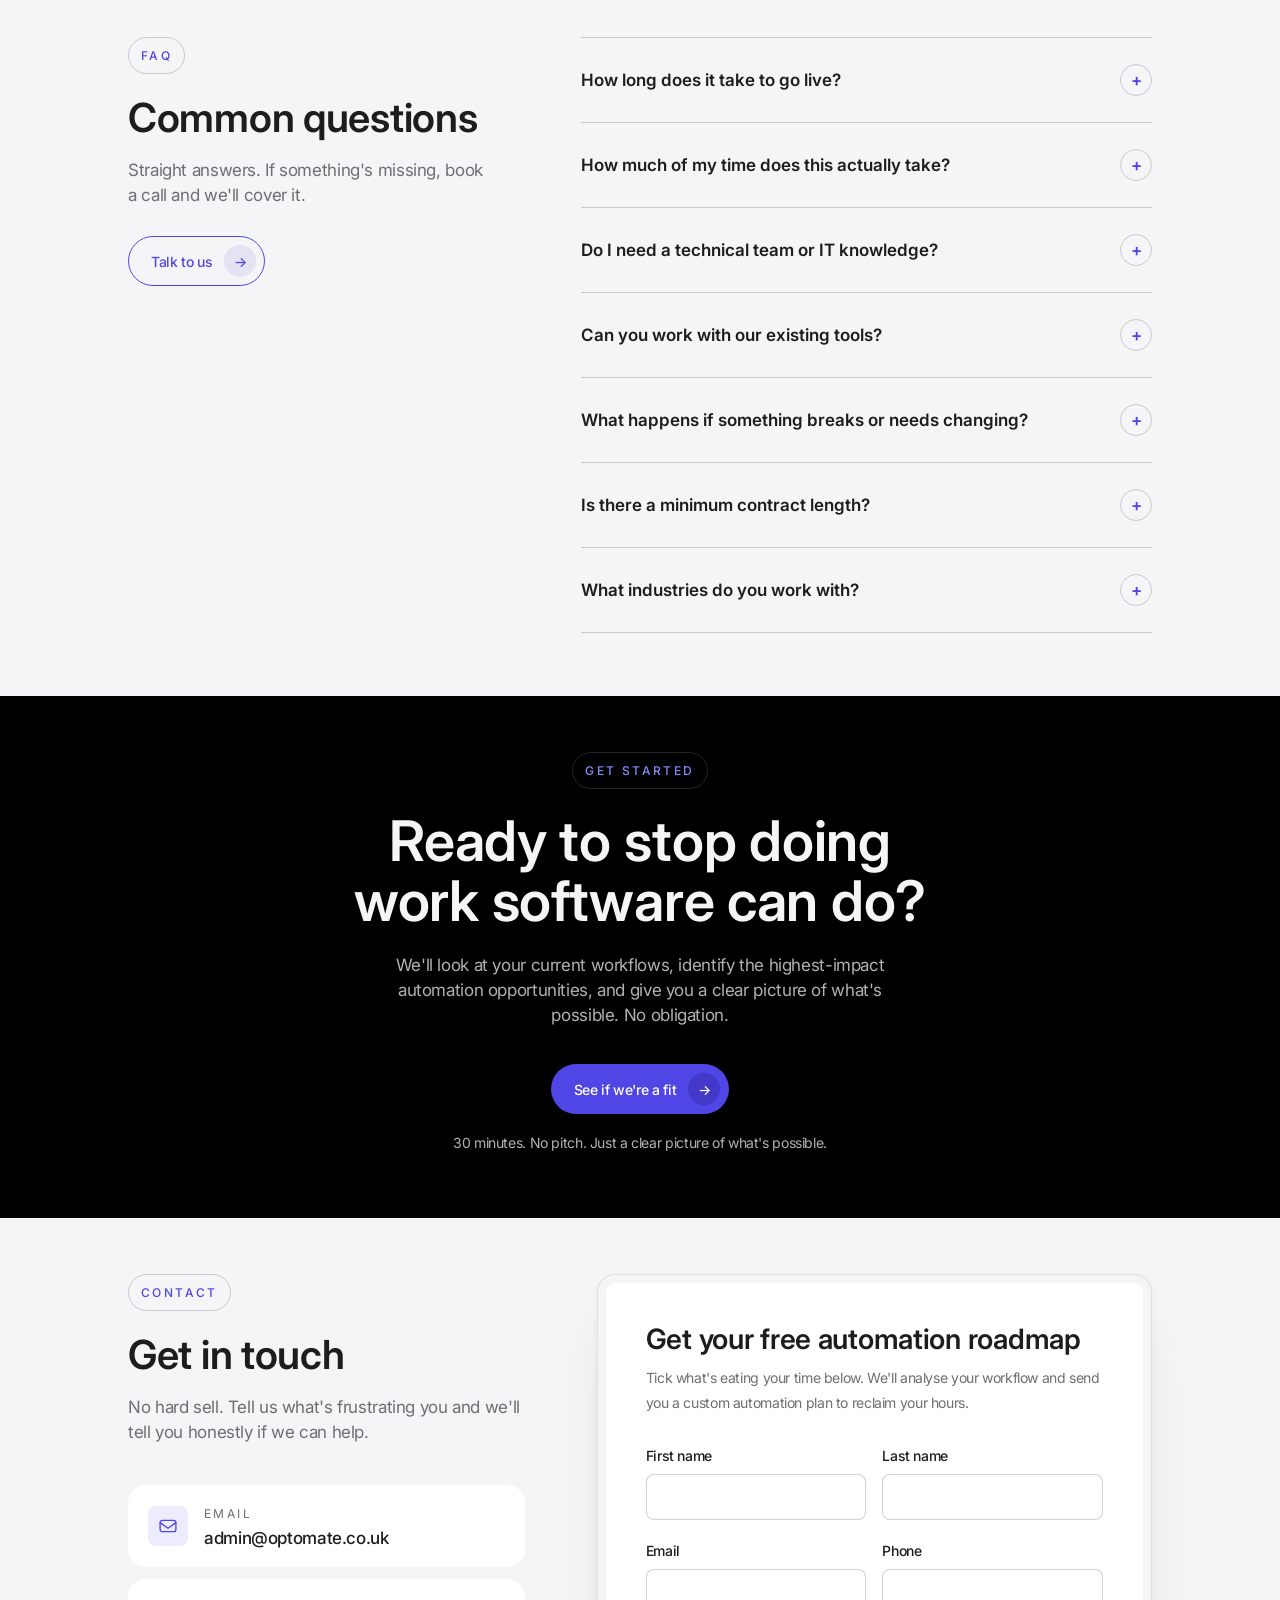
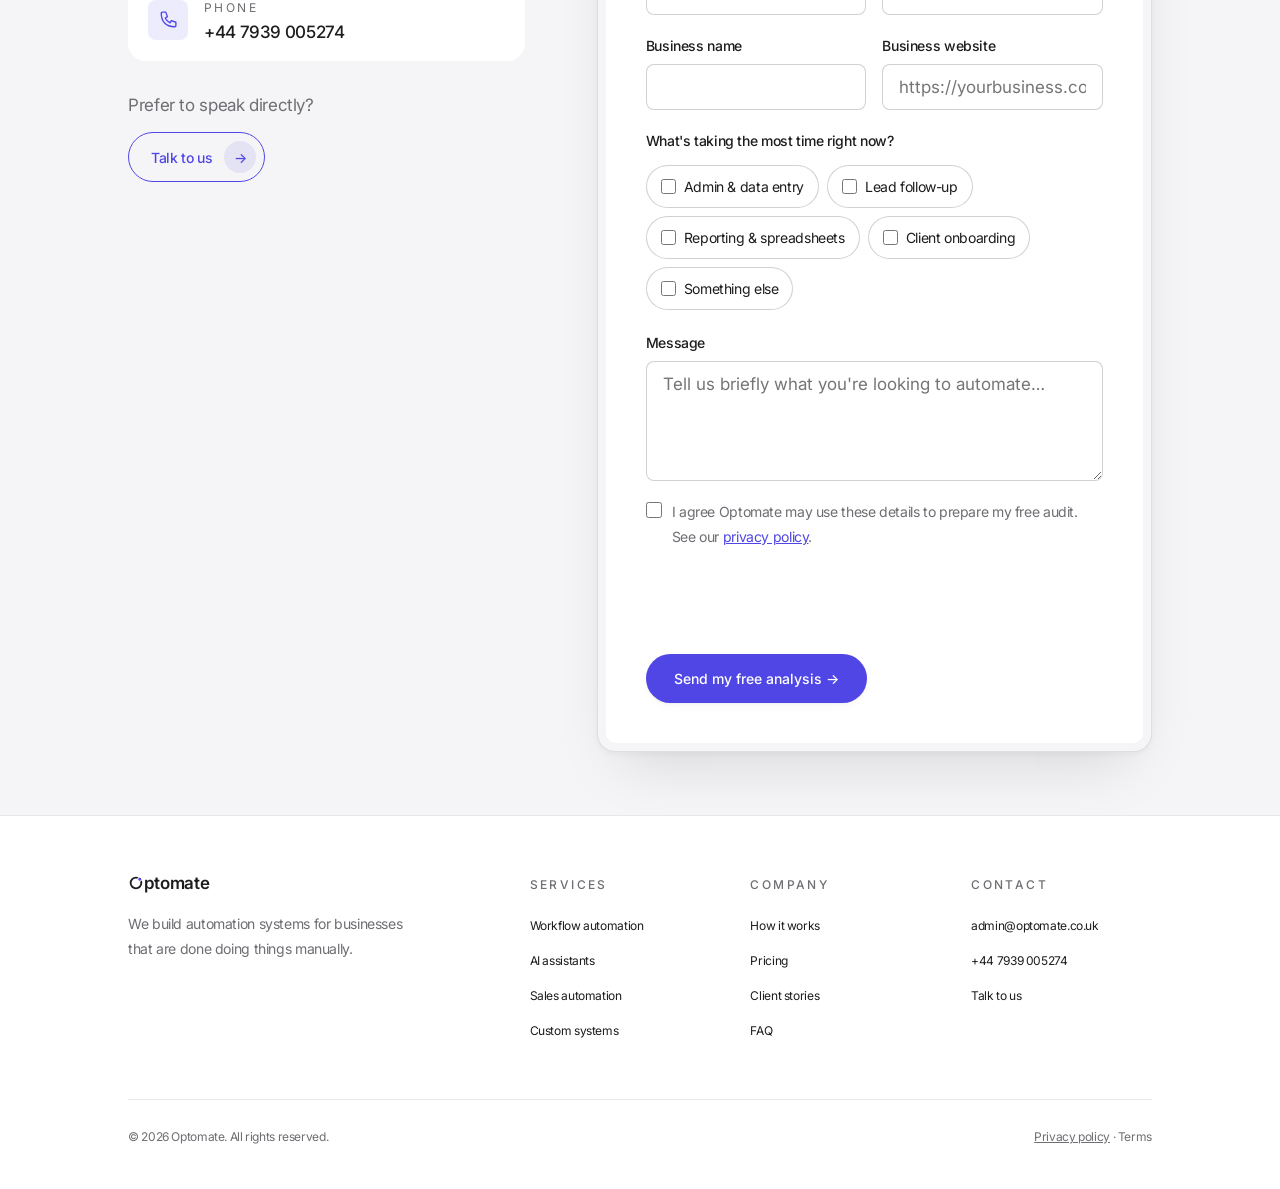
==== commit 67ca2839: "Rename Book a call links to Talk to us; restore hero video - Book a call = 0 as VERIFY 2 requires (p" ====
--- a/index.html
+++ b/index.html
@@ -637,6 +637,13 @@
         <div class="stat-label">Workflows automated to date</div>
       </div>
     </div>
+    <div class="hero-media bezel reveal delay-2">
+      <div class="bezel-core">
+        <video class="hero-video" autoplay loop muted playsinline preload="metadata" poster="poster.jpg" aria-hidden="true">
+          <source src="moz33xcm-b_f_a_c_bc_f_efc_da_video_mp_.mp4" type="video/mp4">
+        </video>
+      </div>
+    </div>
   </div>
 </section>
 
@@ -818,7 +825,7 @@
           <li>Weekly calls + Slack access</li>
         </ul>
         <p class="price-fit">Best for teams of 50+</p>
-        <a href="#contact" class="price-cta">Book a call</a>
+        <a href="#contact" class="price-cta">Talk to us</a>
       </div>
     </div>
     <p class="pricing-urgency reveal">We take on <strong>3 new clients per month</strong>.</p>
@@ -877,7 +884,7 @@
         <div class="eyebrow">FAQ</div>
         <h2>Common questions</h2>
         <p>Straight answers. If something's missing, book a call and we'll cover it.</p>
-        <a href="#contact" class="btn btn-outline has-icon">Book a call <span class="btn-icon" aria-hidden="true">→</span></a>
+        <a href="#contact" class="btn btn-outline has-icon">Talk to us <span class="btn-icon" aria-hidden="true">→</span></a>
       </div>
       <div class="faq-list reveal delay-1">
         <div class="faq-item">
@@ -955,7 +962,7 @@
       </div>
       <div class="contact-book">
         <p>Prefer to speak directly?</p>
-        <a href="https://calendar.app.google/6qkxdLDFYkce58QX7" target="_blank" rel="noopener" class="btn btn-outline has-icon">Book a call <span class="btn-icon" aria-hidden="true">→</span></a>
+        <a href="https://calendar.app.google/6qkxdLDFYkce58QX7" target="_blank" rel="noopener" class="btn btn-outline has-icon">Talk to us <span class="btn-icon" aria-hidden="true">→</span></a>
       </div>
     </div>
     <div class="contact-form-wrap bezel reveal delay-1">
@@ -1059,7 +1066,7 @@
         <ul class="footer-links">
           <li><a href="mailto:admin@optomate.co.uk">admin@optomate.co.uk</a></li>
           <li><a href="tel:+447939005274">+44 7939 005274</a></li>
-          <li><a href="#contact">Book a call</a></li>
+          <li><a href="#contact">Talk to us</a></li>
         </ul>
       </div>
     </div>
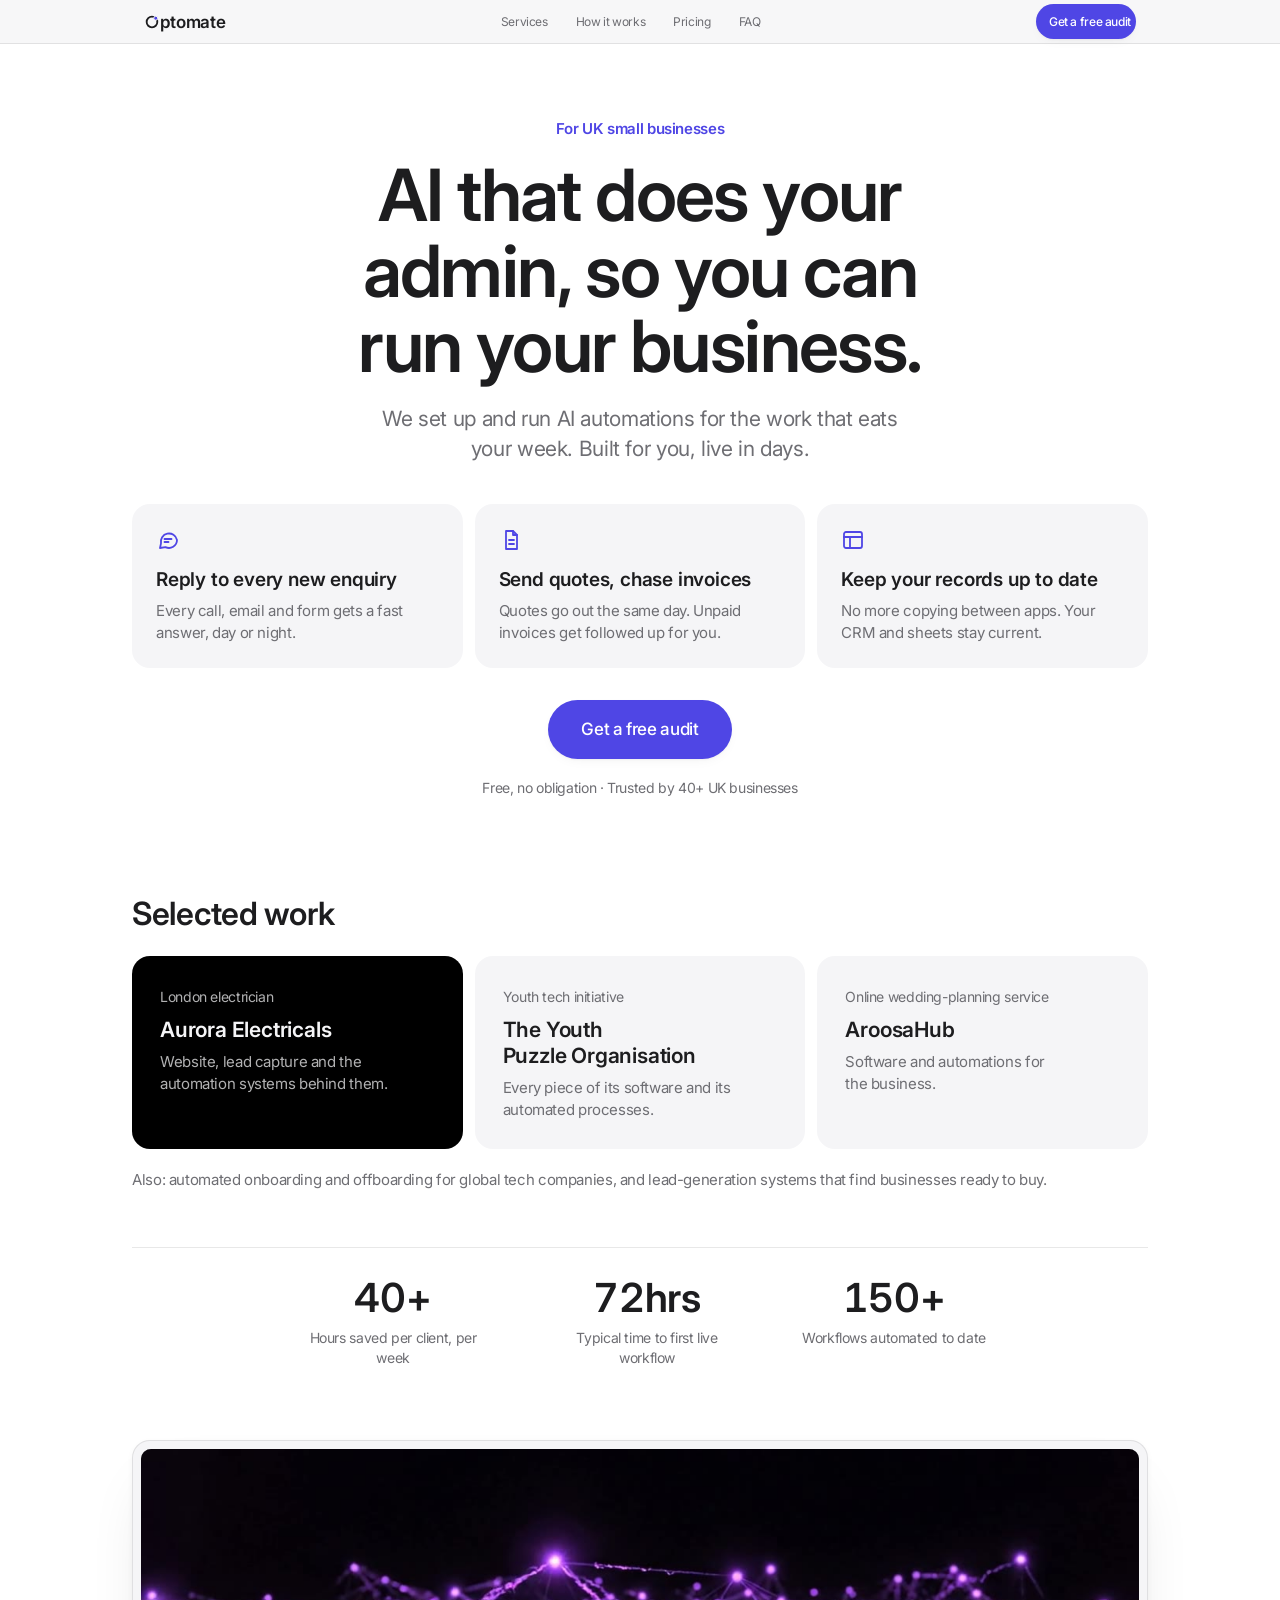
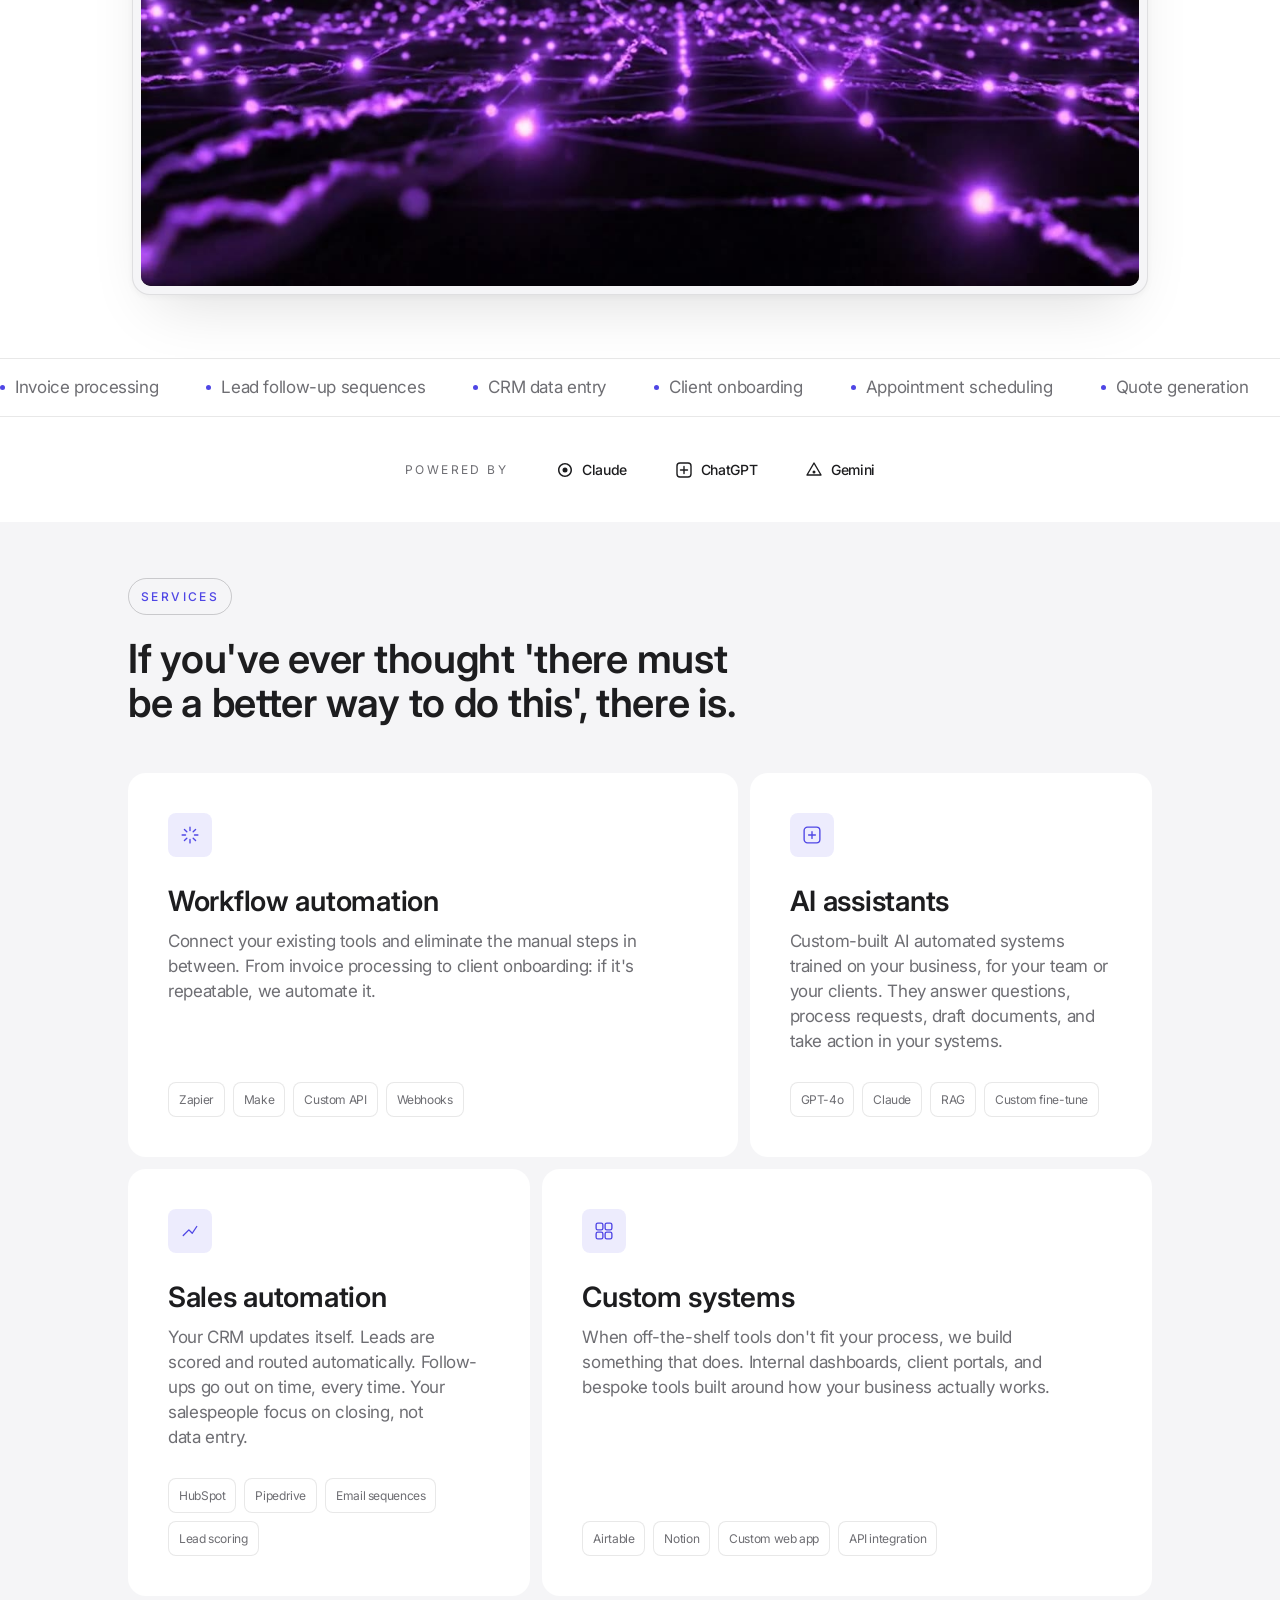
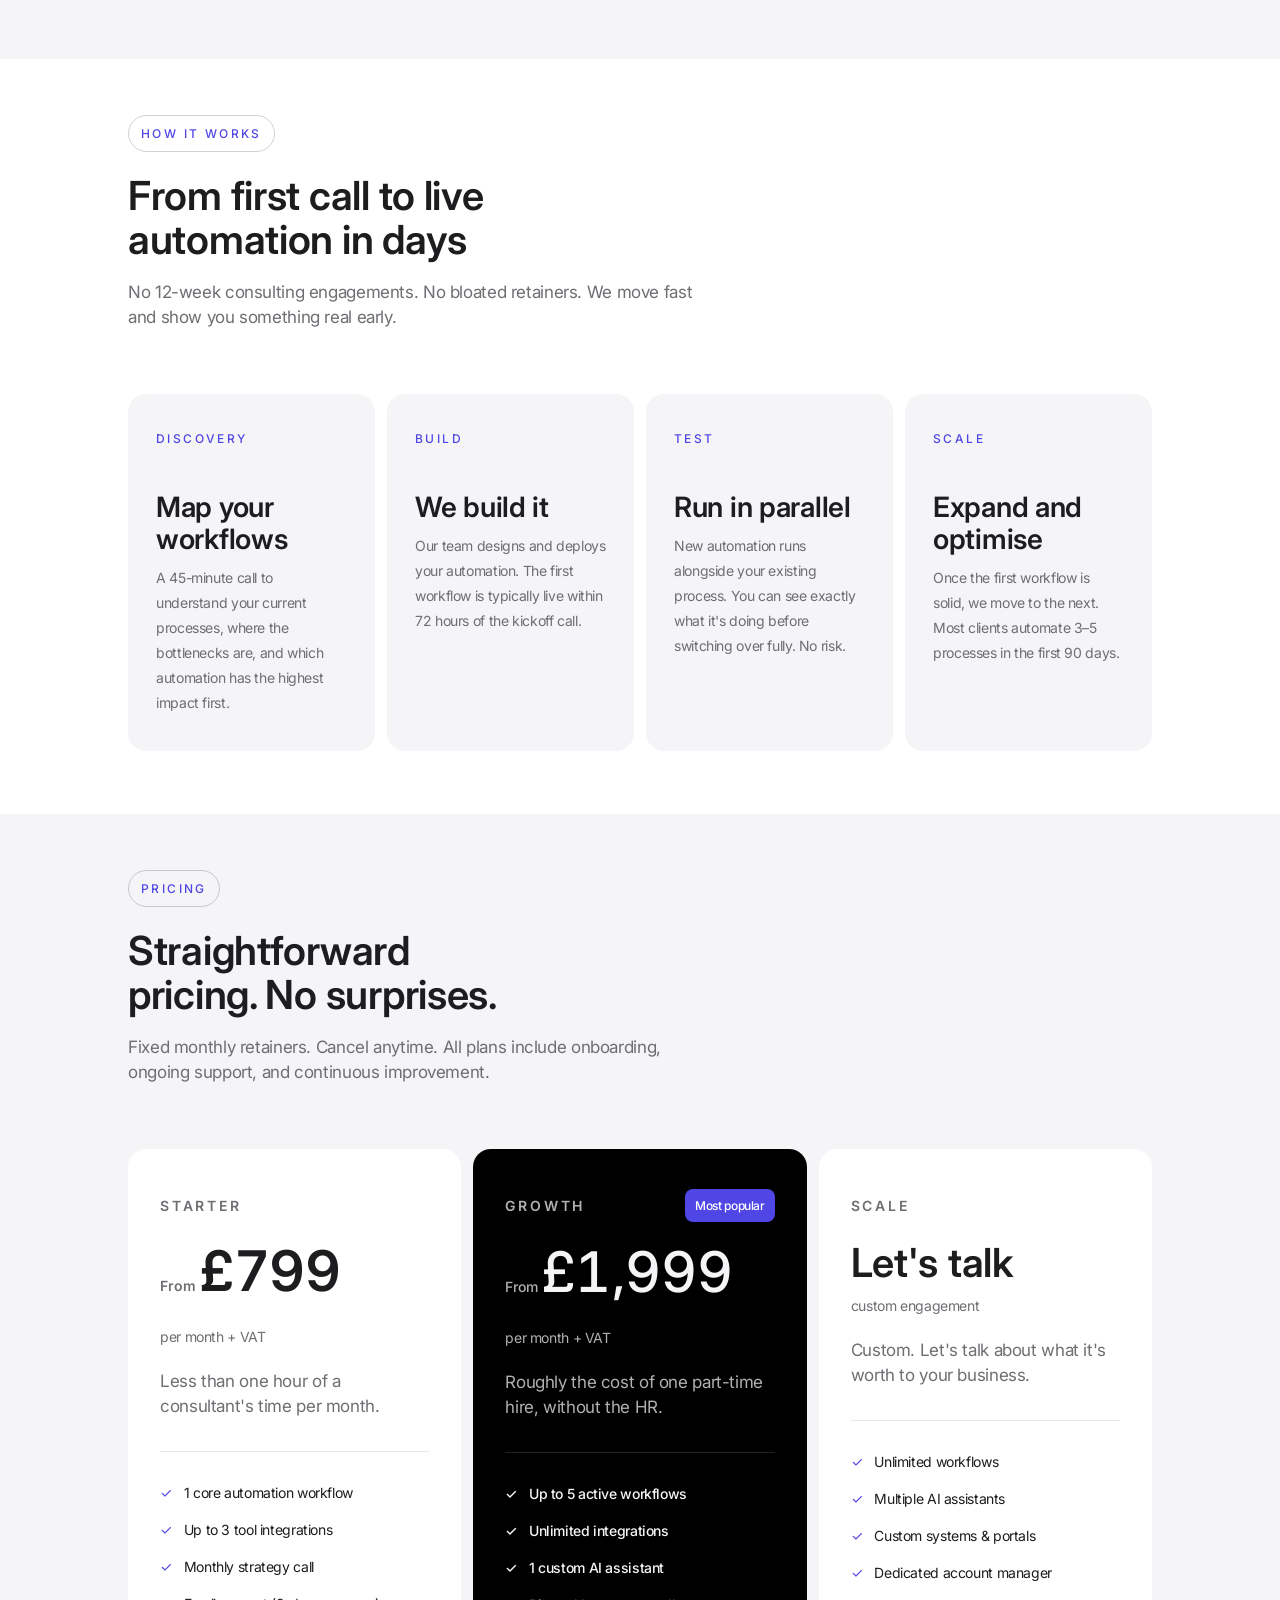
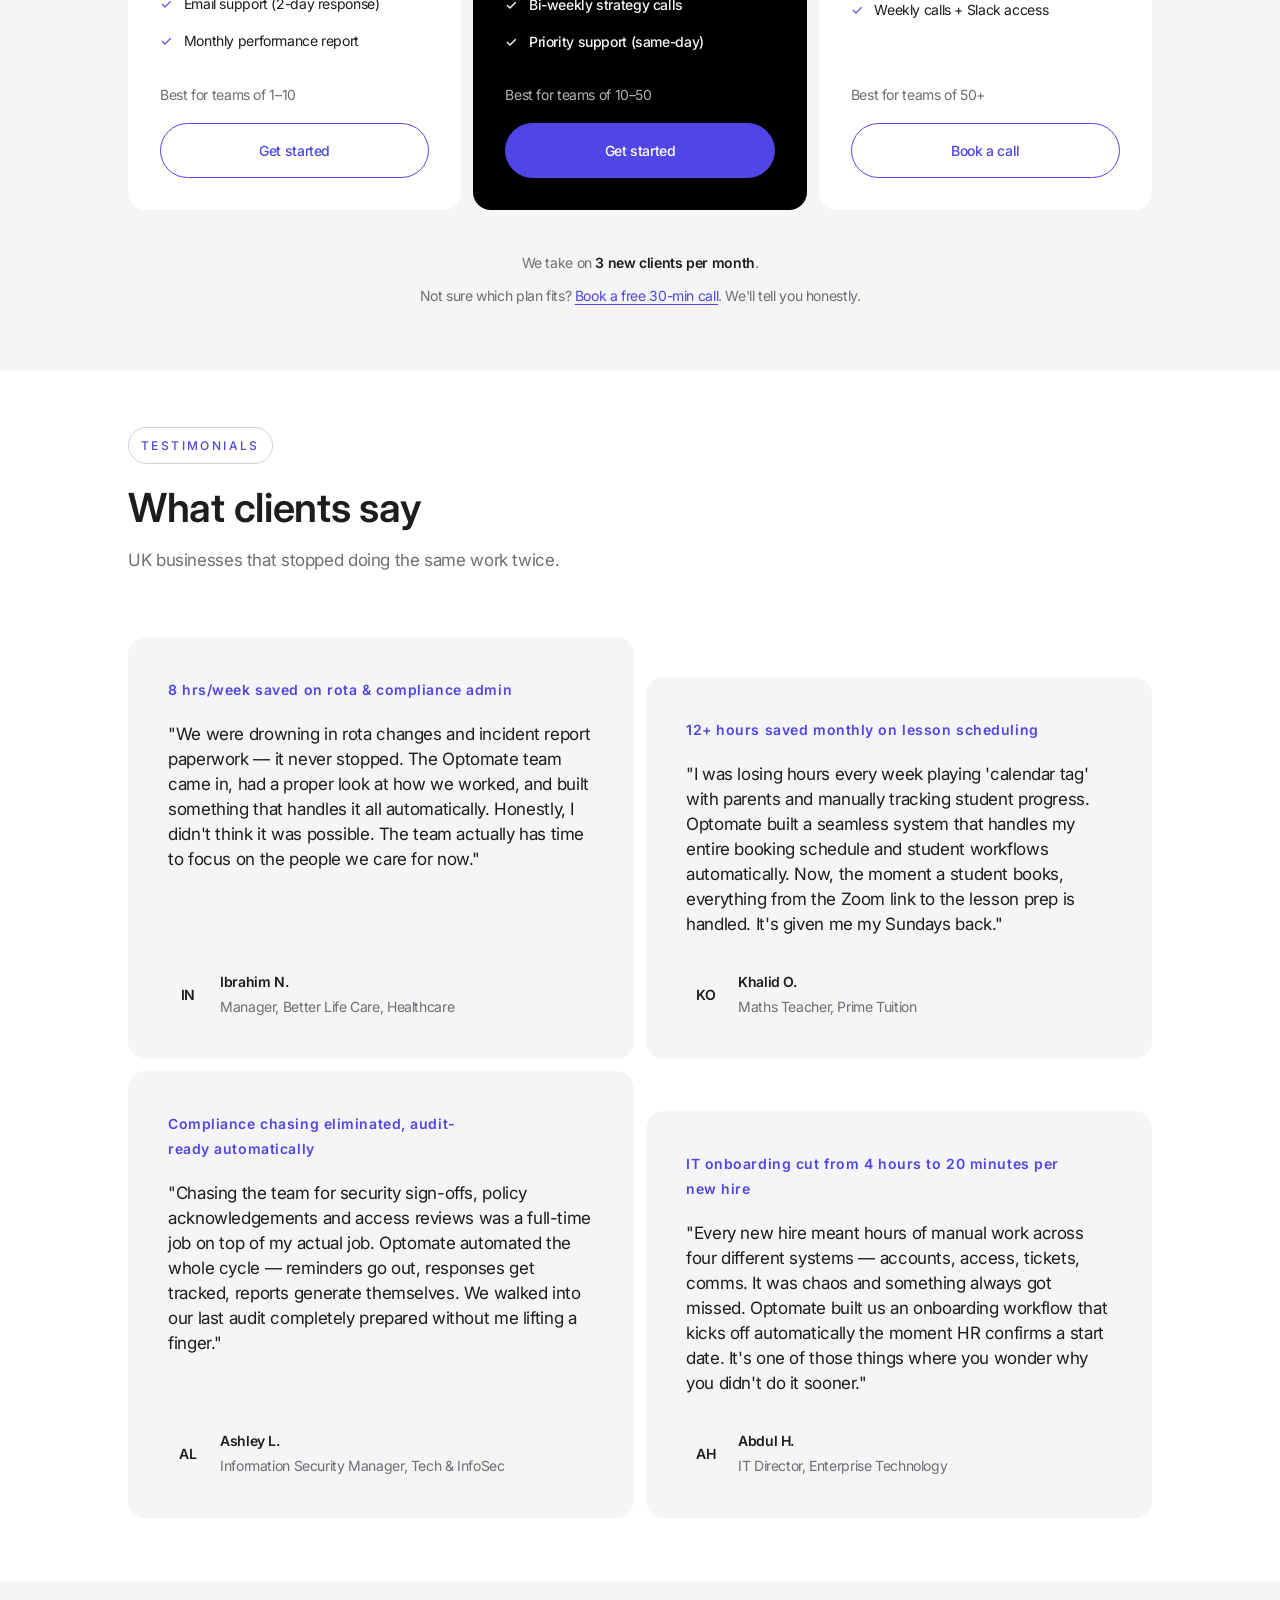
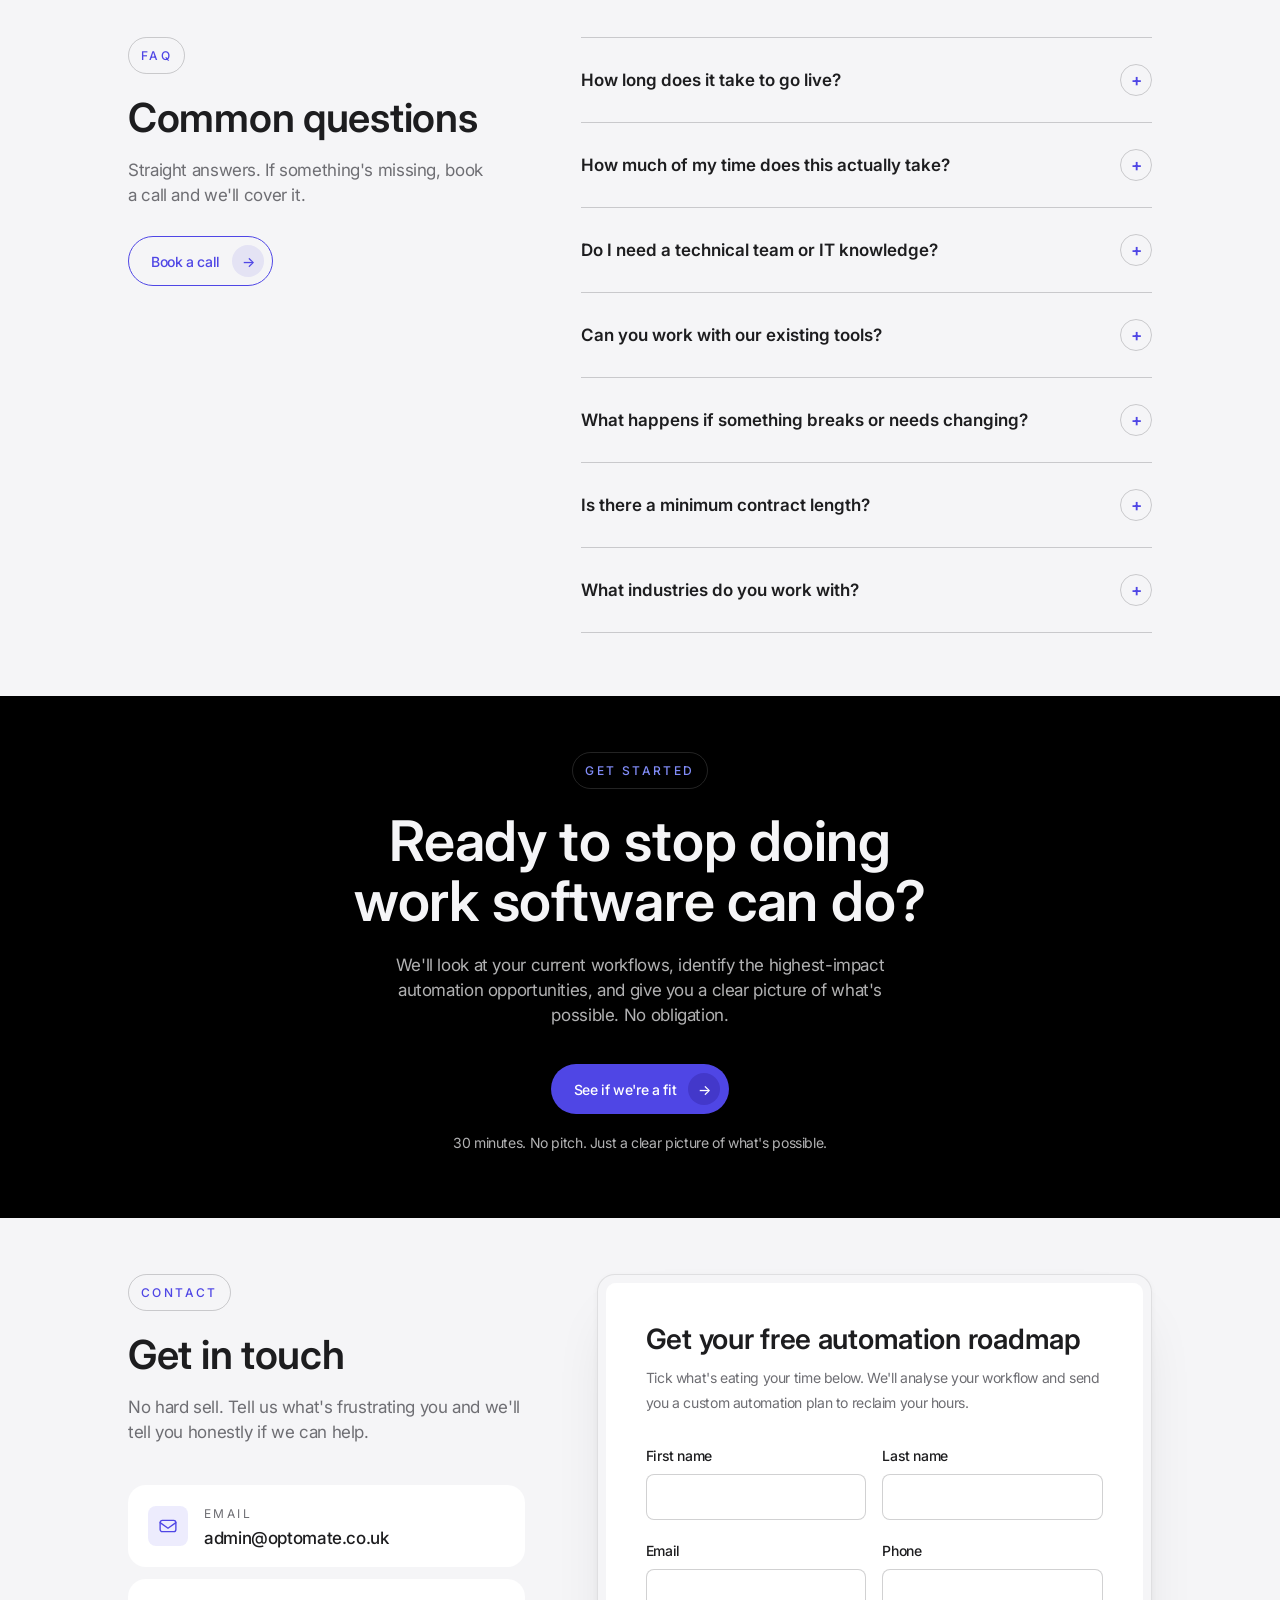
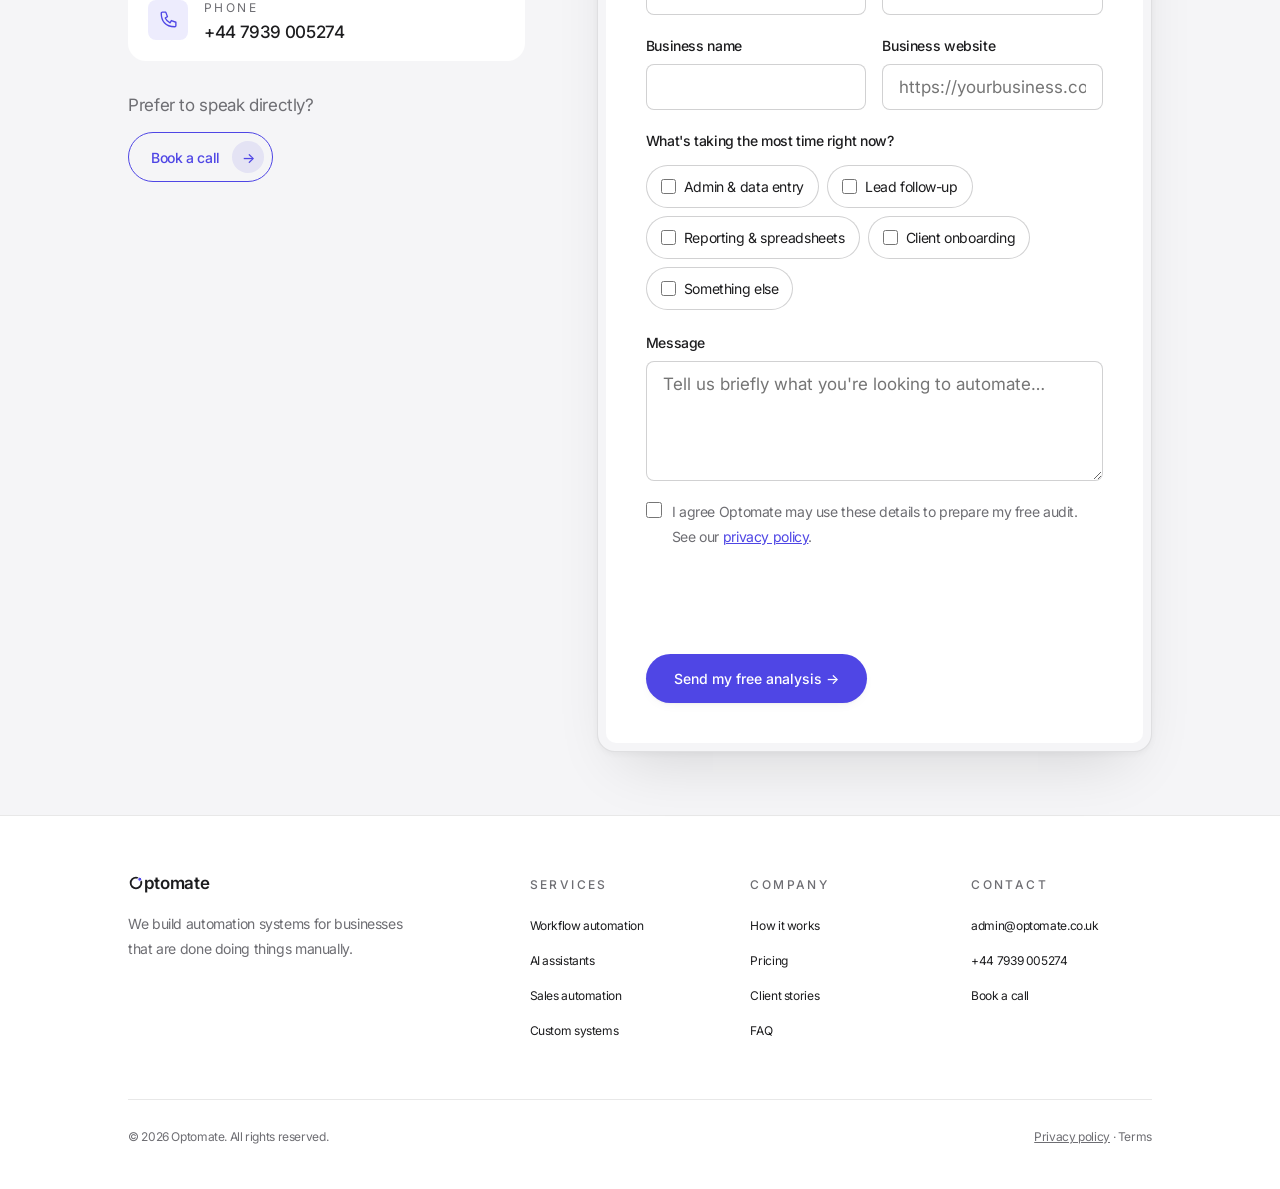
==== commit d9c3d77f: "Restore Book a call labels after the hero (least change) Co-Authored-By: Claude Opus 5.5 <noreply@an" ====
--- a/index.html
+++ b/index.html
@@ -825,7 +825,7 @@
           <li>Weekly calls + Slack access</li>
         </ul>
         <p class="price-fit">Best for teams of 50+</p>
-        <a href="#contact" class="price-cta">Talk to us</a>
+        <a href="#contact" class="price-cta">Book a call</a>
       </div>
     </div>
     <p class="pricing-urgency reveal">We take on <strong>3 new clients per month</strong>.</p>
@@ -884,7 +884,7 @@
         <div class="eyebrow">FAQ</div>
         <h2>Common questions</h2>
         <p>Straight answers. If something's missing, book a call and we'll cover it.</p>
-        <a href="#contact" class="btn btn-outline has-icon">Talk to us <span class="btn-icon" aria-hidden="true">→</span></a>
+        <a href="#contact" class="btn btn-outline has-icon">Book a call <span class="btn-icon" aria-hidden="true">→</span></a>
       </div>
       <div class="faq-list reveal delay-1">
         <div class="faq-item">
@@ -962,7 +962,7 @@
       </div>
       <div class="contact-book">
         <p>Prefer to speak directly?</p>
-        <a href="https://calendar.app.google/6qkxdLDFYkce58QX7" target="_blank" rel="noopener" class="btn btn-outline has-icon">Talk to us <span class="btn-icon" aria-hidden="true">→</span></a>
+        <a href="https://calendar.app.google/6qkxdLDFYkce58QX7" target="_blank" rel="noopener" class="btn btn-outline has-icon">Book a call <span class="btn-icon" aria-hidden="true">→</span></a>
       </div>
     </div>
     <div class="contact-form-wrap bezel reveal delay-1">
@@ -1066,7 +1066,7 @@
         <ul class="footer-links">
           <li><a href="mailto:admin@optomate.co.uk">admin@optomate.co.uk</a></li>
           <li><a href="tel:+447939005274">+44 7939 005274</a></li>
-          <li><a href="#contact">Talk to us</a></li>
+          <li><a href="#contact">Book a call</a></li>
         </ul>
       </div>
     </div>
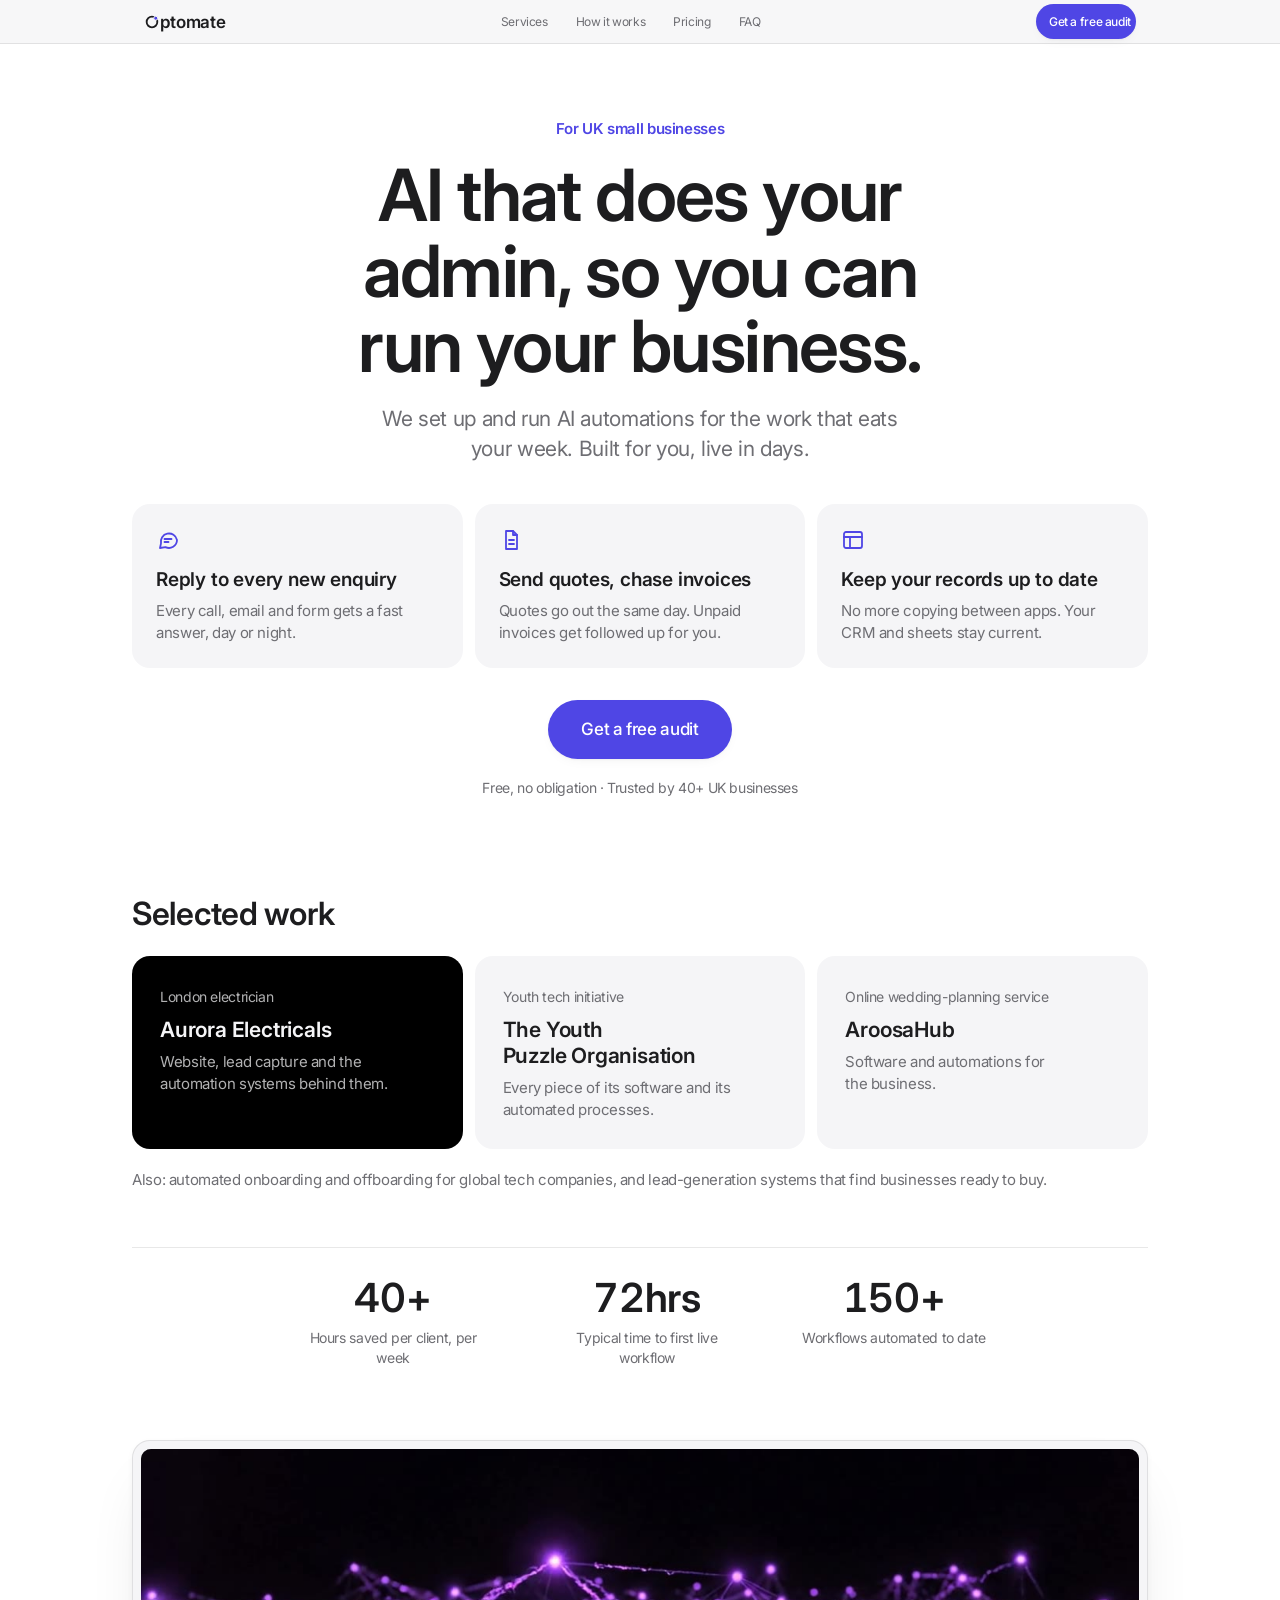
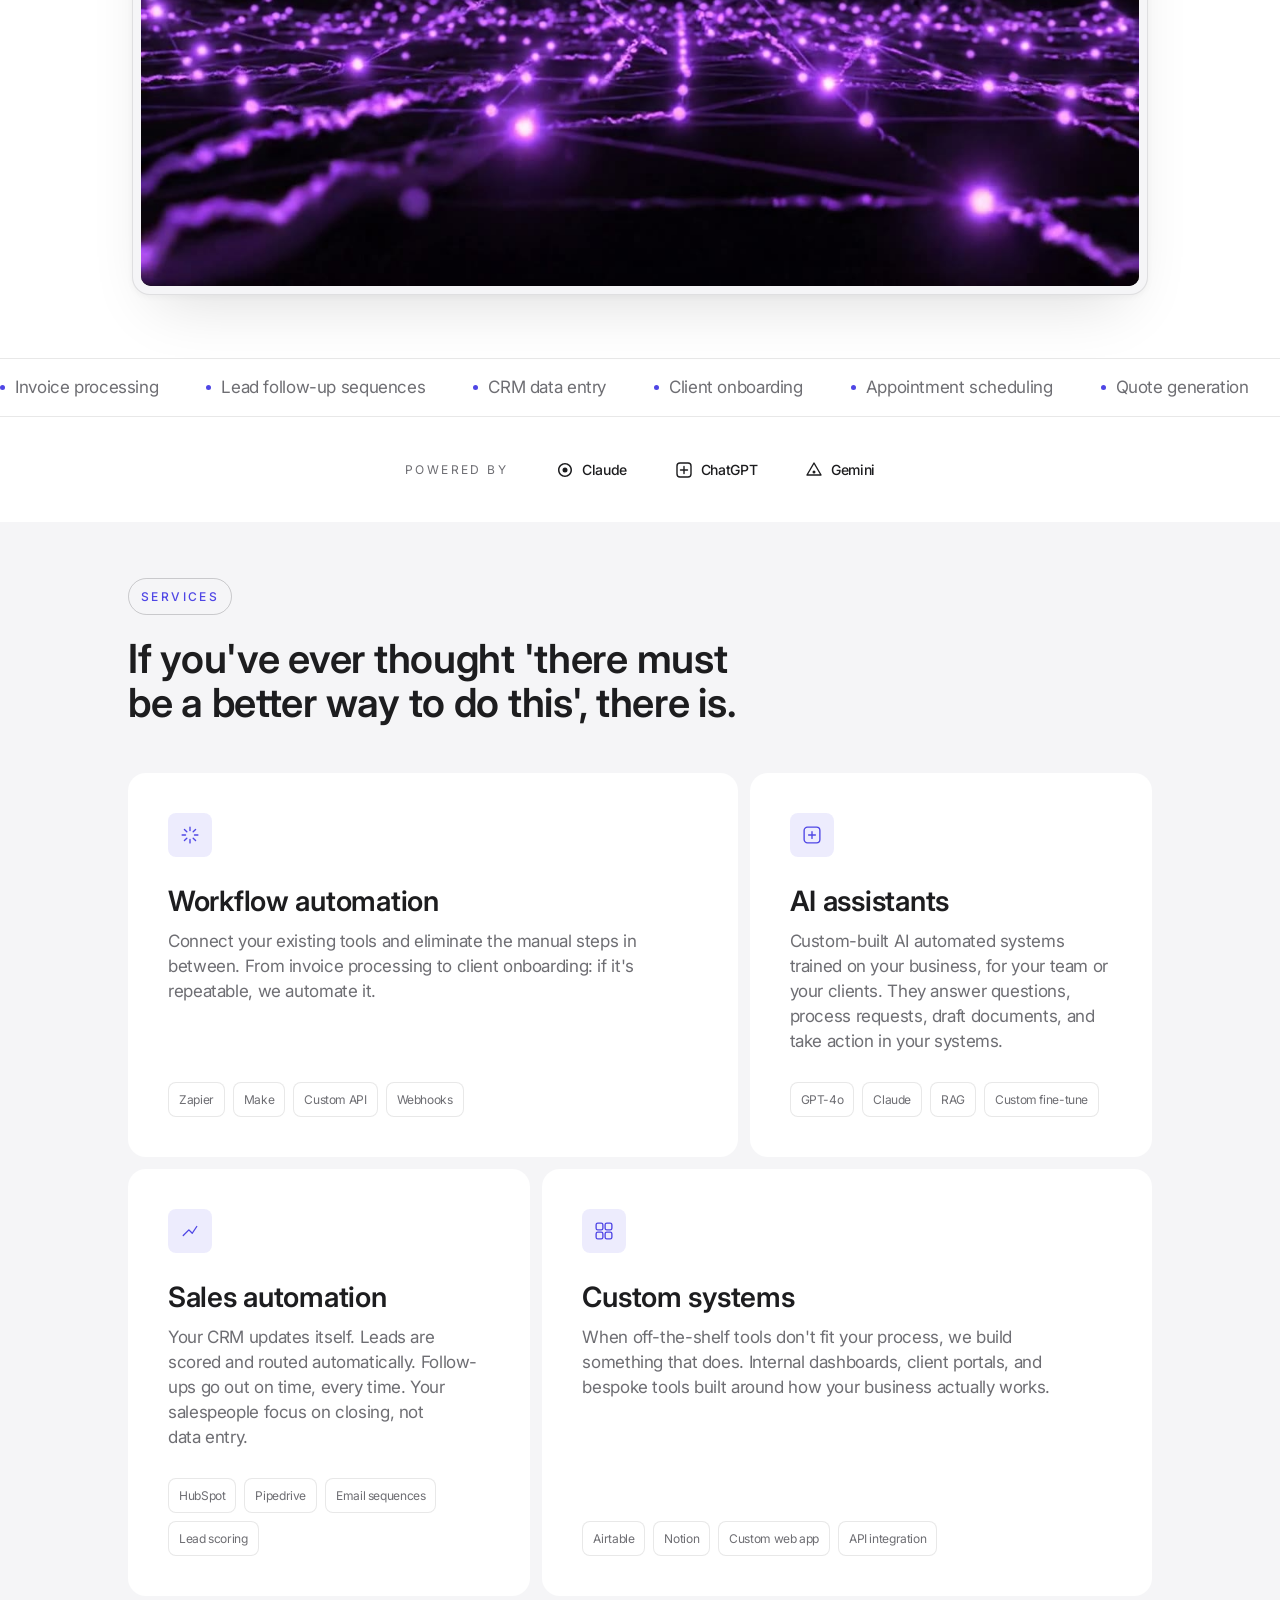
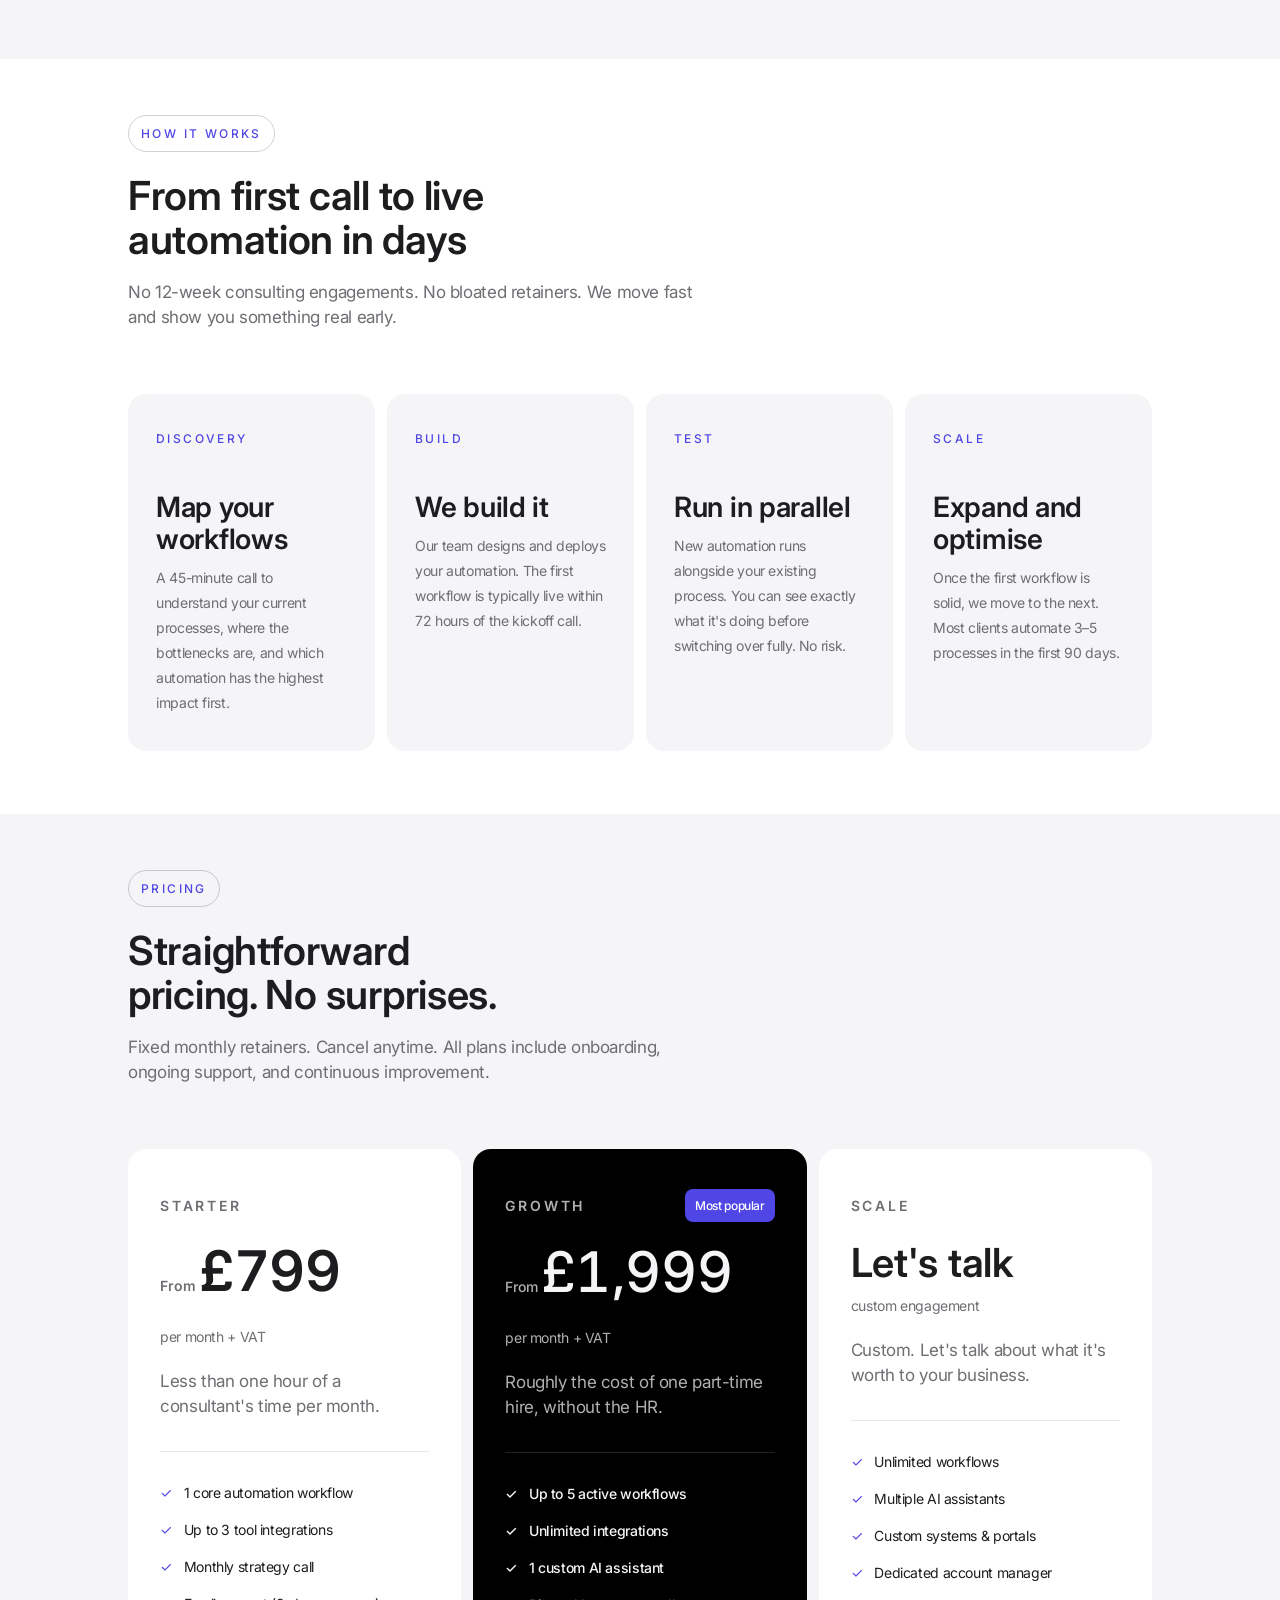
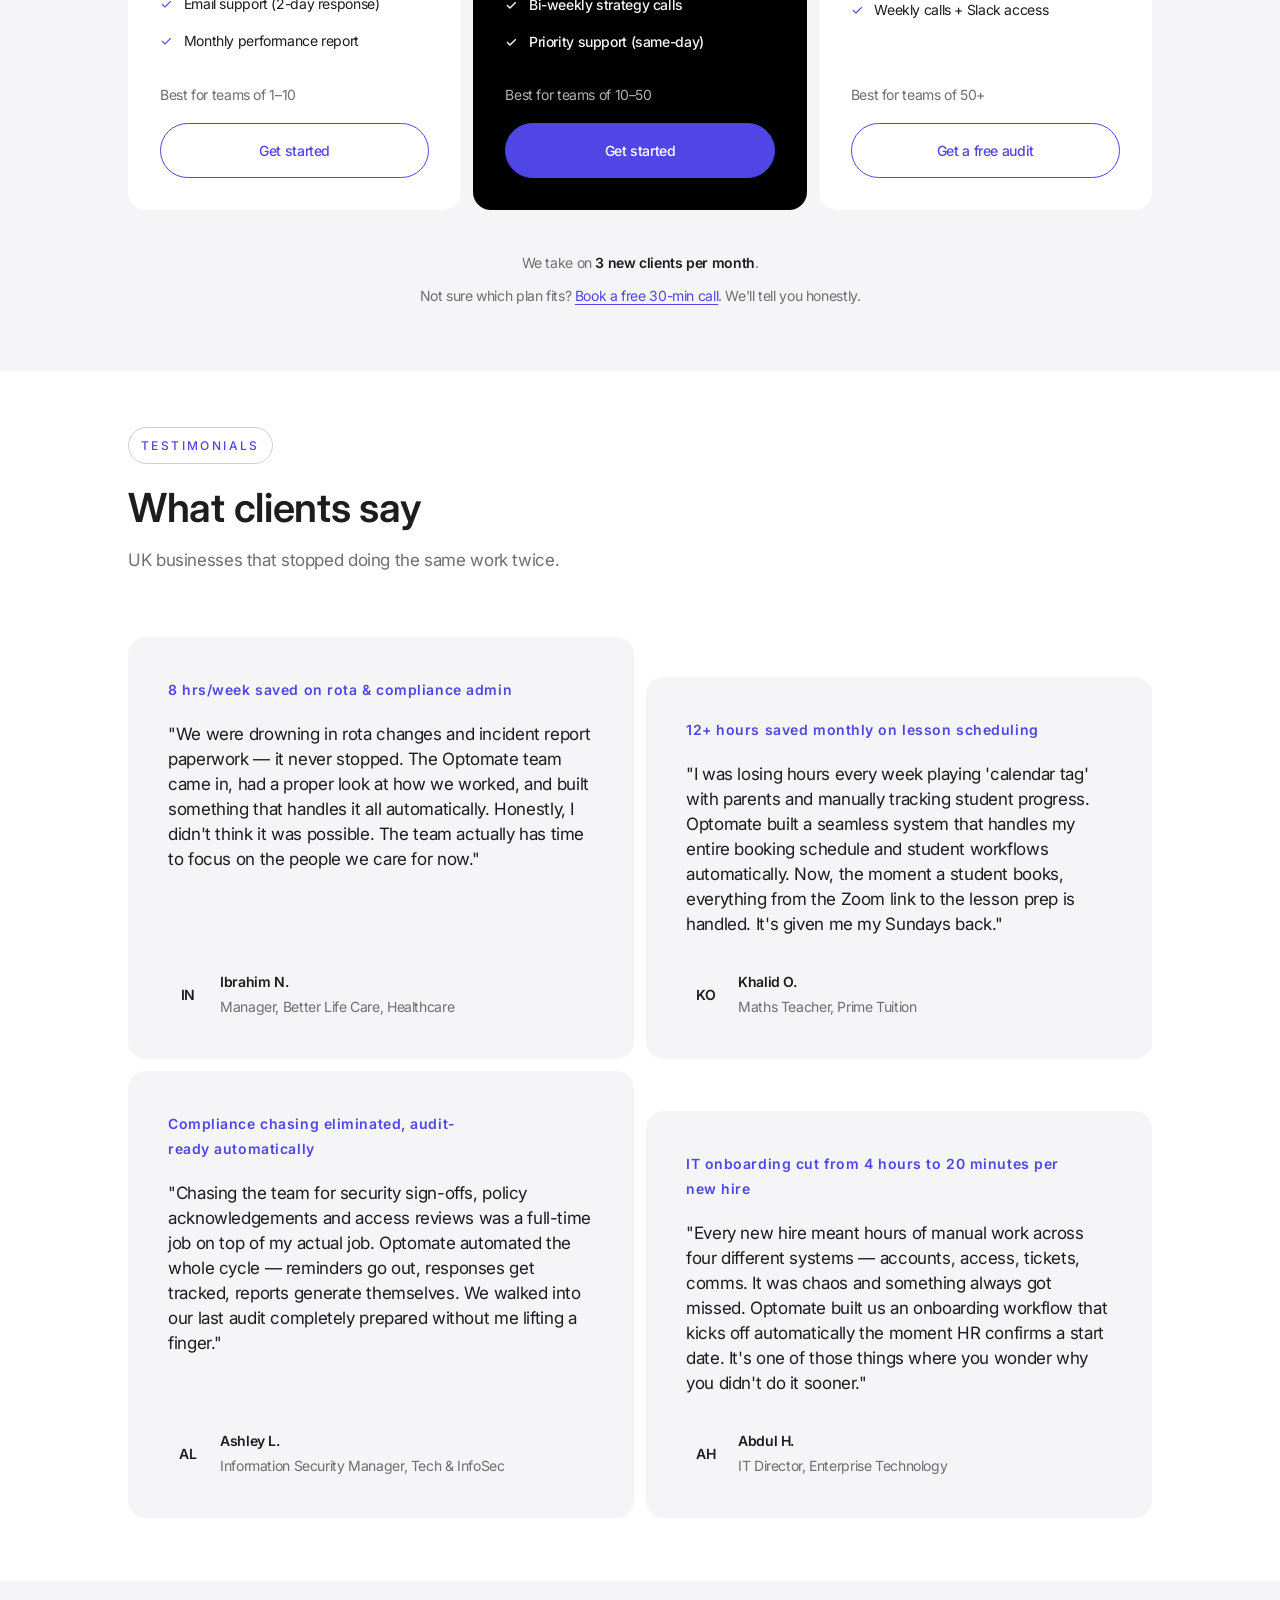
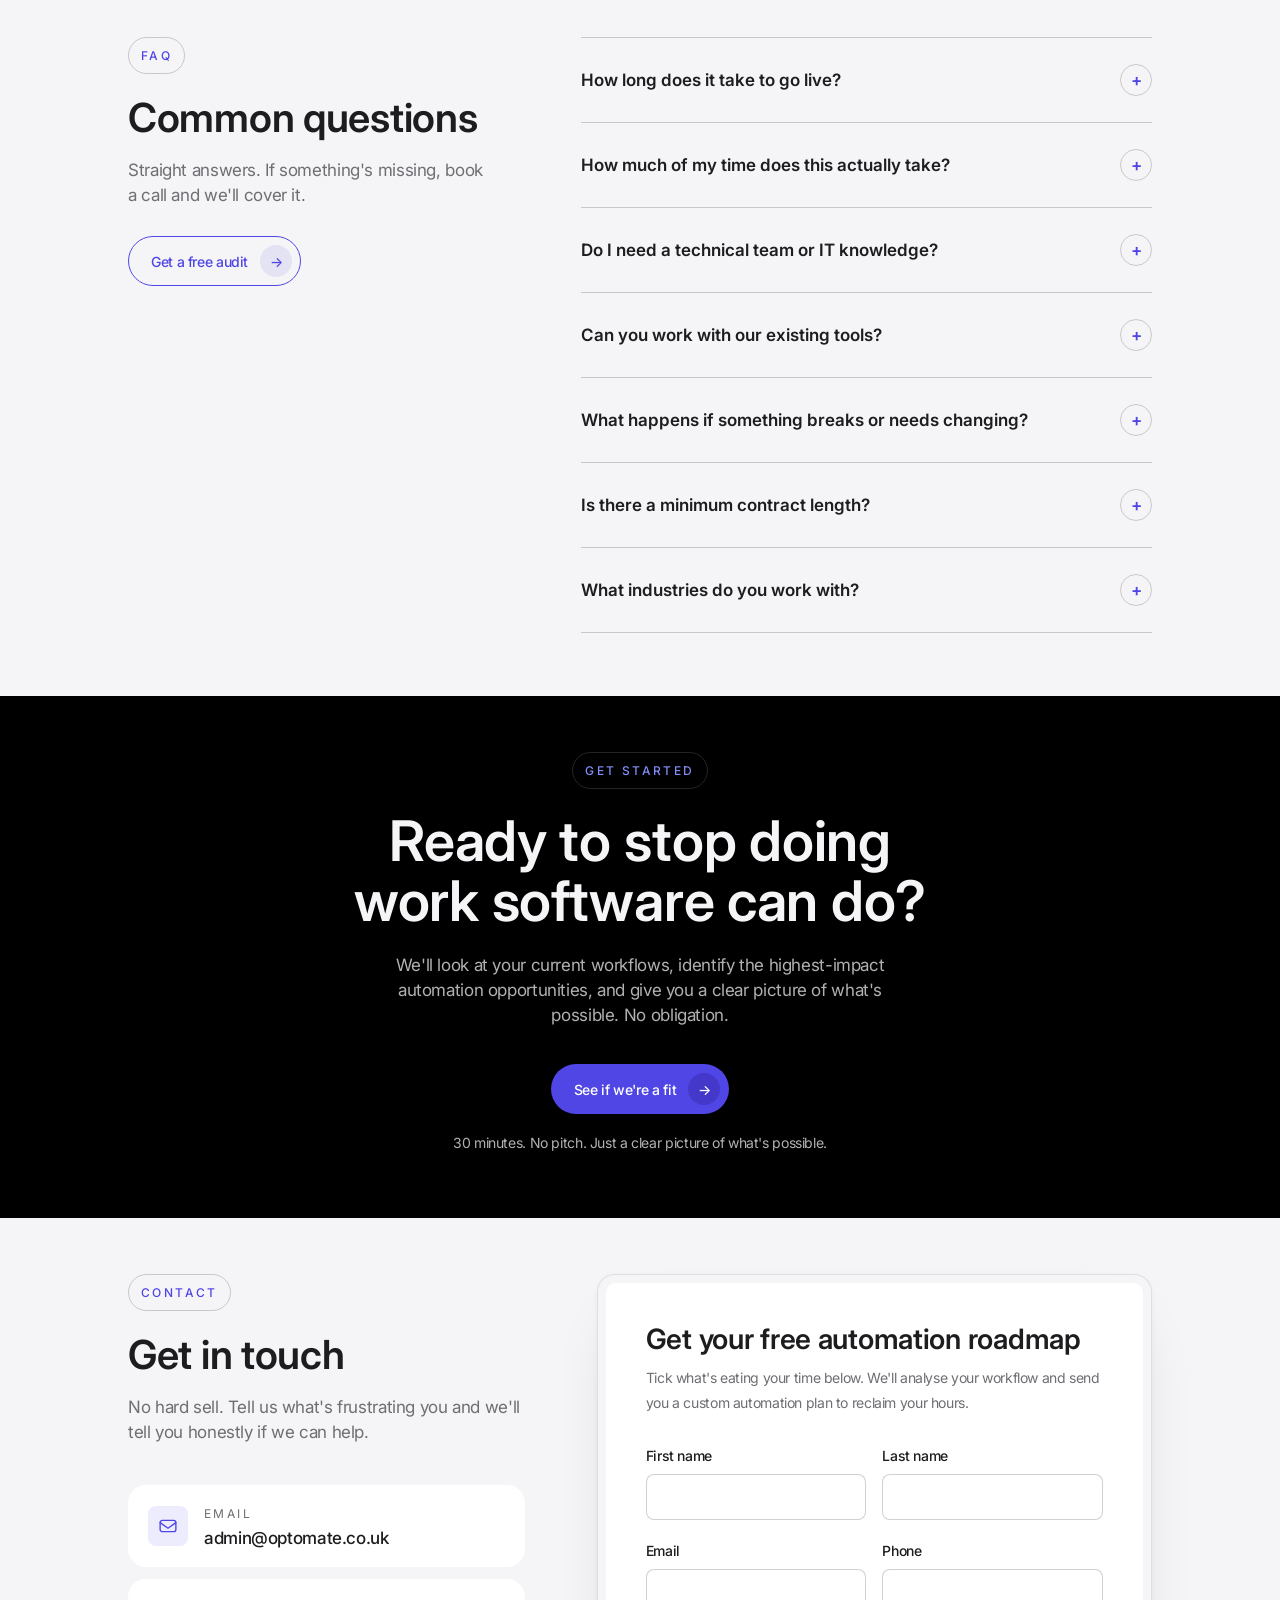
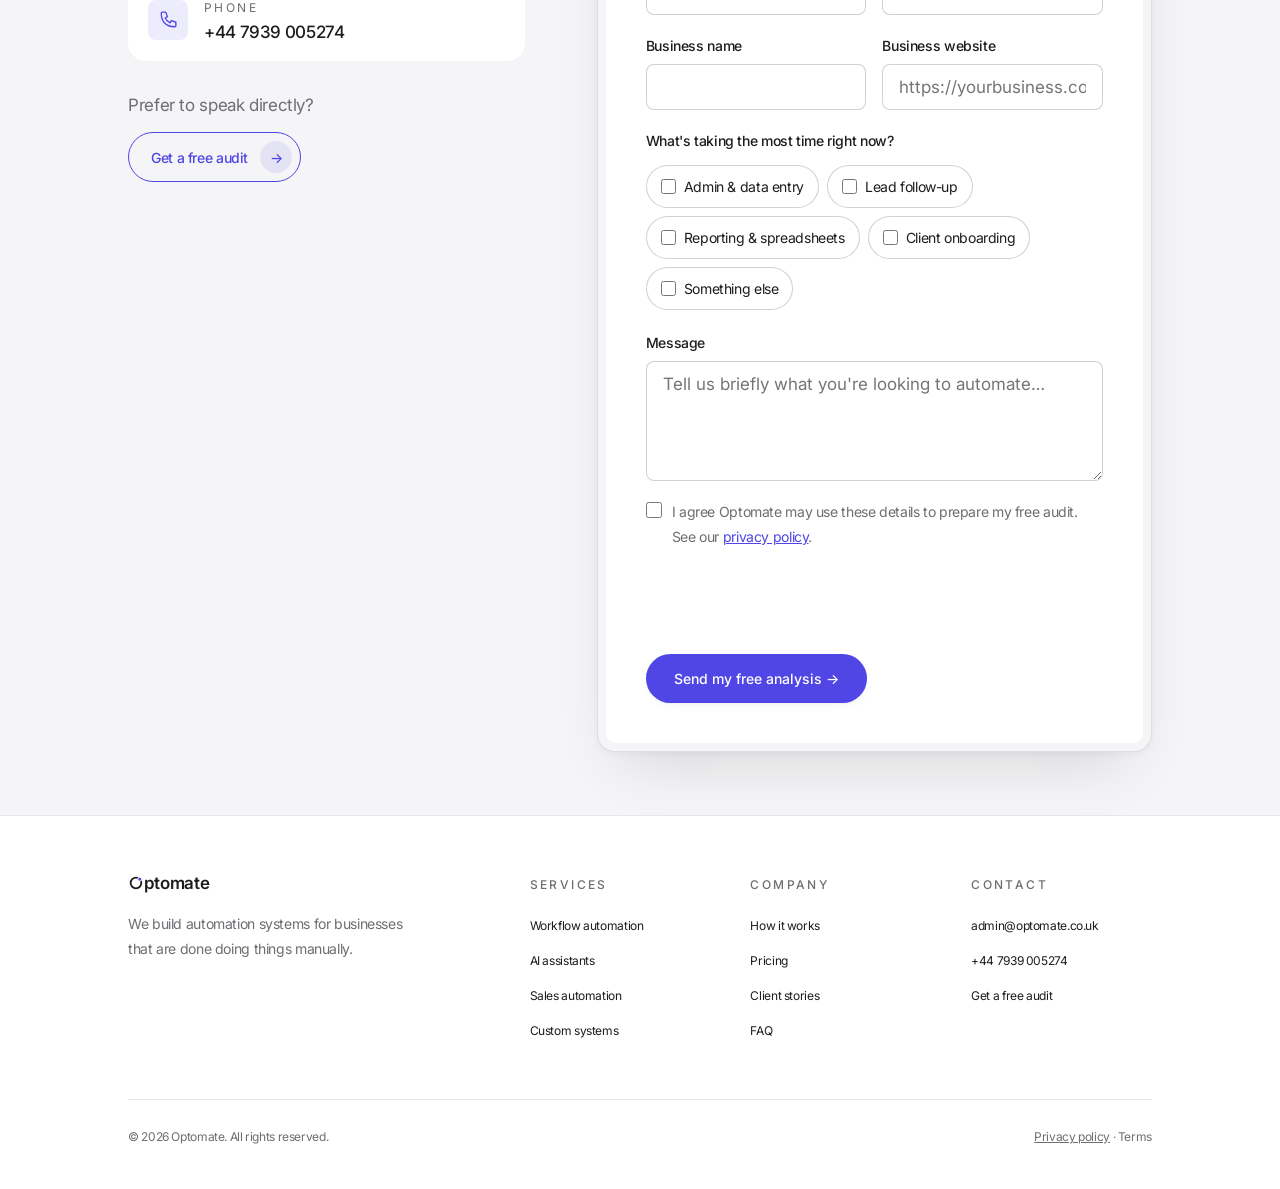
==== commit f769e91b: "Rename remaining Book a call buttons to Get a free audit Pricing, FAQ, contact and footer. Links unc" ====
--- a/index.html
+++ b/index.html
@@ -825,7 +825,7 @@
           <li>Weekly calls + Slack access</li>
         </ul>
         <p class="price-fit">Best for teams of 50+</p>
-        <a href="#contact" class="price-cta">Book a call</a>
+        <a href="#contact" class="price-cta">Get a free audit</a>
       </div>
     </div>
     <p class="pricing-urgency reveal">We take on <strong>3 new clients per month</strong>.</p>
@@ -884,7 +884,7 @@
         <div class="eyebrow">FAQ</div>
         <h2>Common questions</h2>
         <p>Straight answers. If something's missing, book a call and we'll cover it.</p>
-        <a href="#contact" class="btn btn-outline has-icon">Book a call <span class="btn-icon" aria-hidden="true">→</span></a>
+        <a href="#contact" class="btn btn-outline has-icon">Get a free audit <span class="btn-icon" aria-hidden="true">→</span></a>
       </div>
       <div class="faq-list reveal delay-1">
         <div class="faq-item">
@@ -962,7 +962,7 @@
       </div>
       <div class="contact-book">
         <p>Prefer to speak directly?</p>
-        <a href="https://calendar.app.google/6qkxdLDFYkce58QX7" target="_blank" rel="noopener" class="btn btn-outline has-icon">Book a call <span class="btn-icon" aria-hidden="true">→</span></a>
+        <a href="https://calendar.app.google/6qkxdLDFYkce58QX7" target="_blank" rel="noopener" class="btn btn-outline has-icon">Get a free audit <span class="btn-icon" aria-hidden="true">→</span></a>
       </div>
     </div>
     <div class="contact-form-wrap bezel reveal delay-1">
@@ -1066,7 +1066,7 @@
         <ul class="footer-links">
           <li><a href="mailto:admin@optomate.co.uk">admin@optomate.co.uk</a></li>
           <li><a href="tel:+447939005274">+44 7939 005274</a></li>
-          <li><a href="#contact">Book a call</a></li>
+          <li><a href="#contact">Get a free audit</a></li>
         </ul>
       </div>
     </div>
